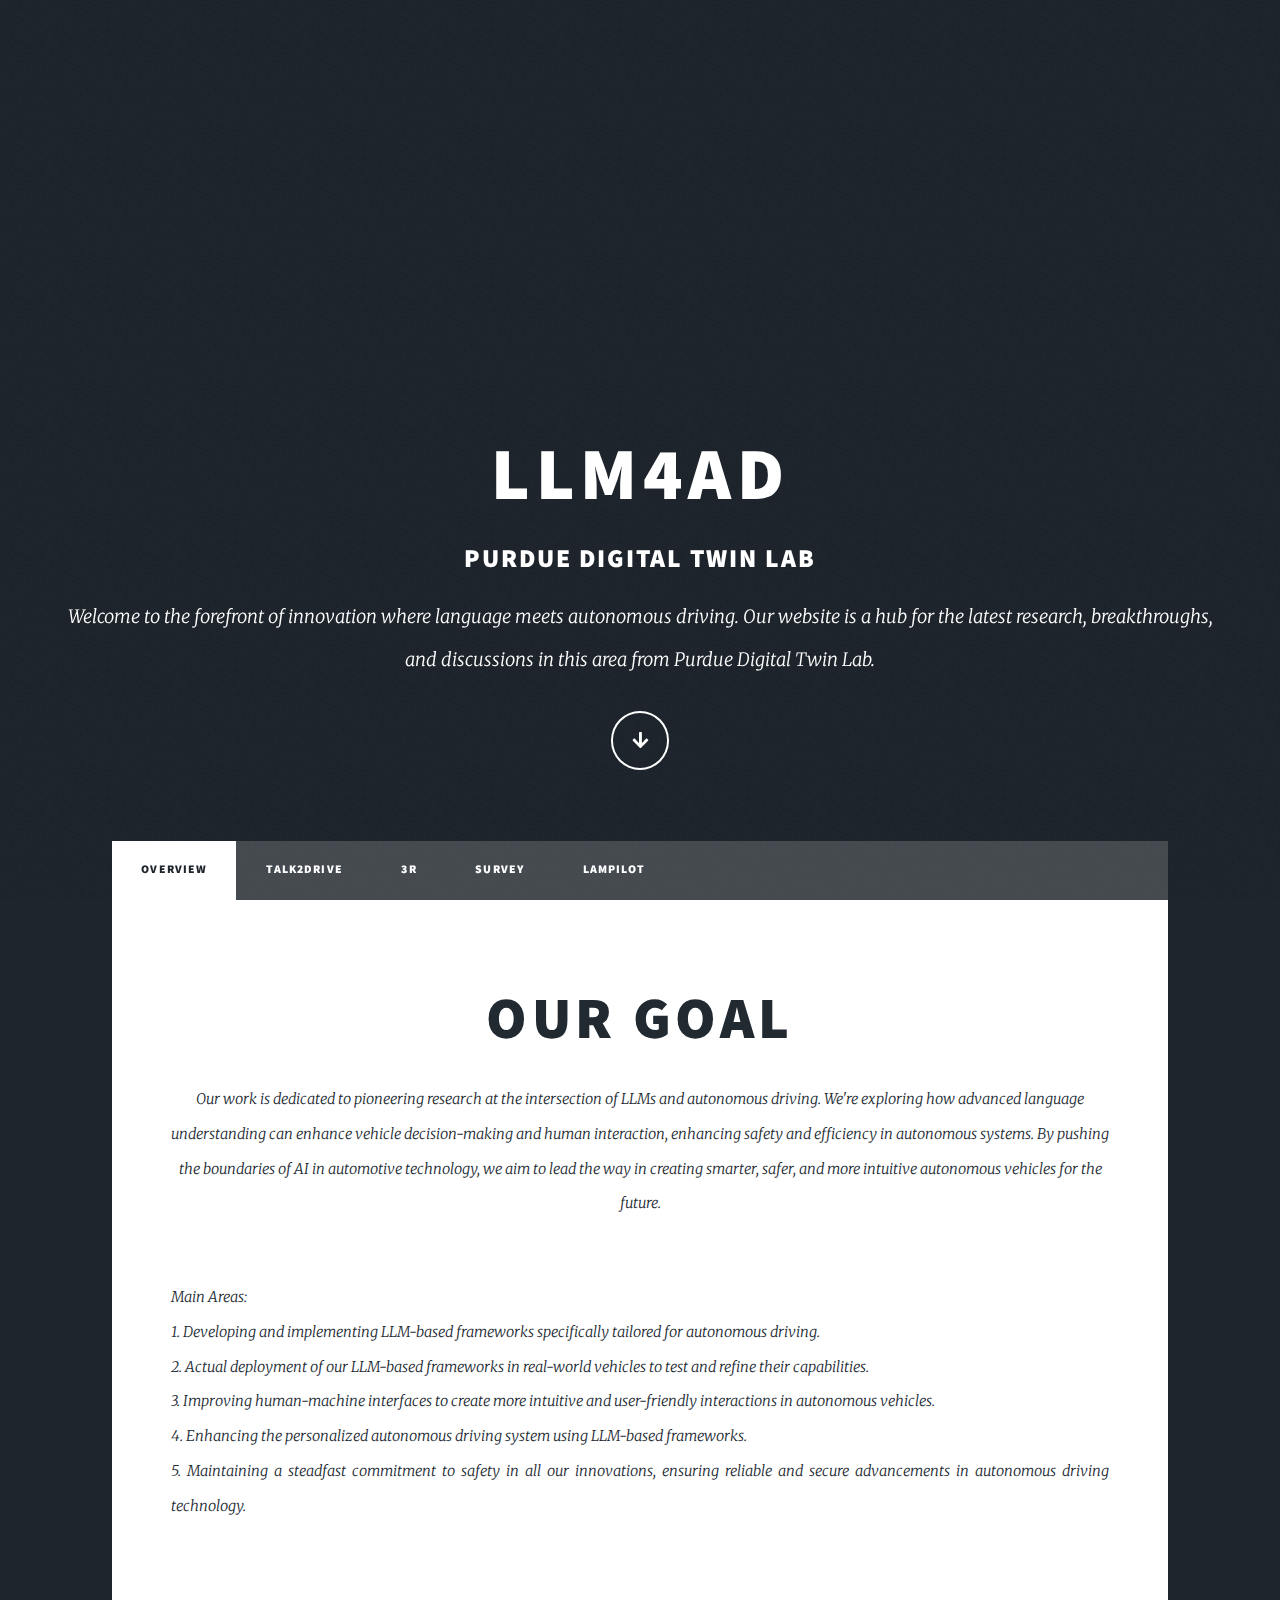
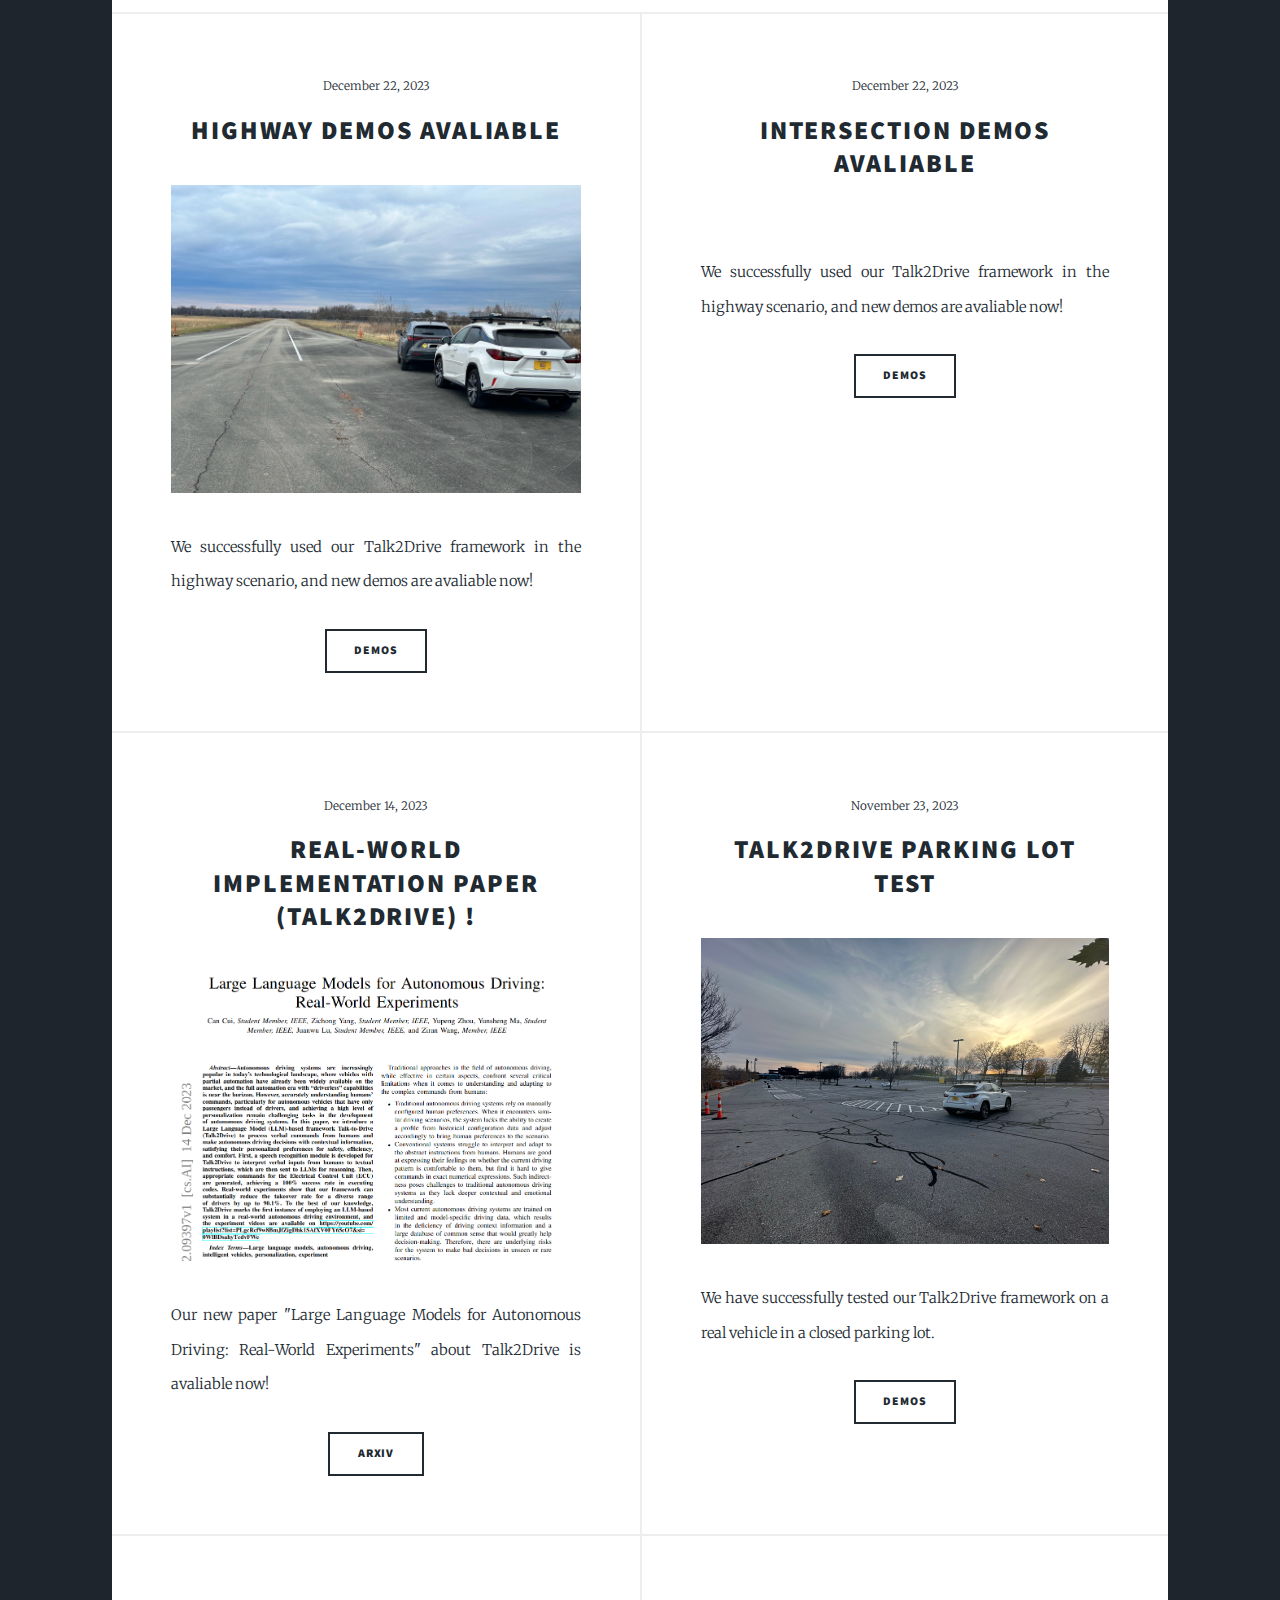
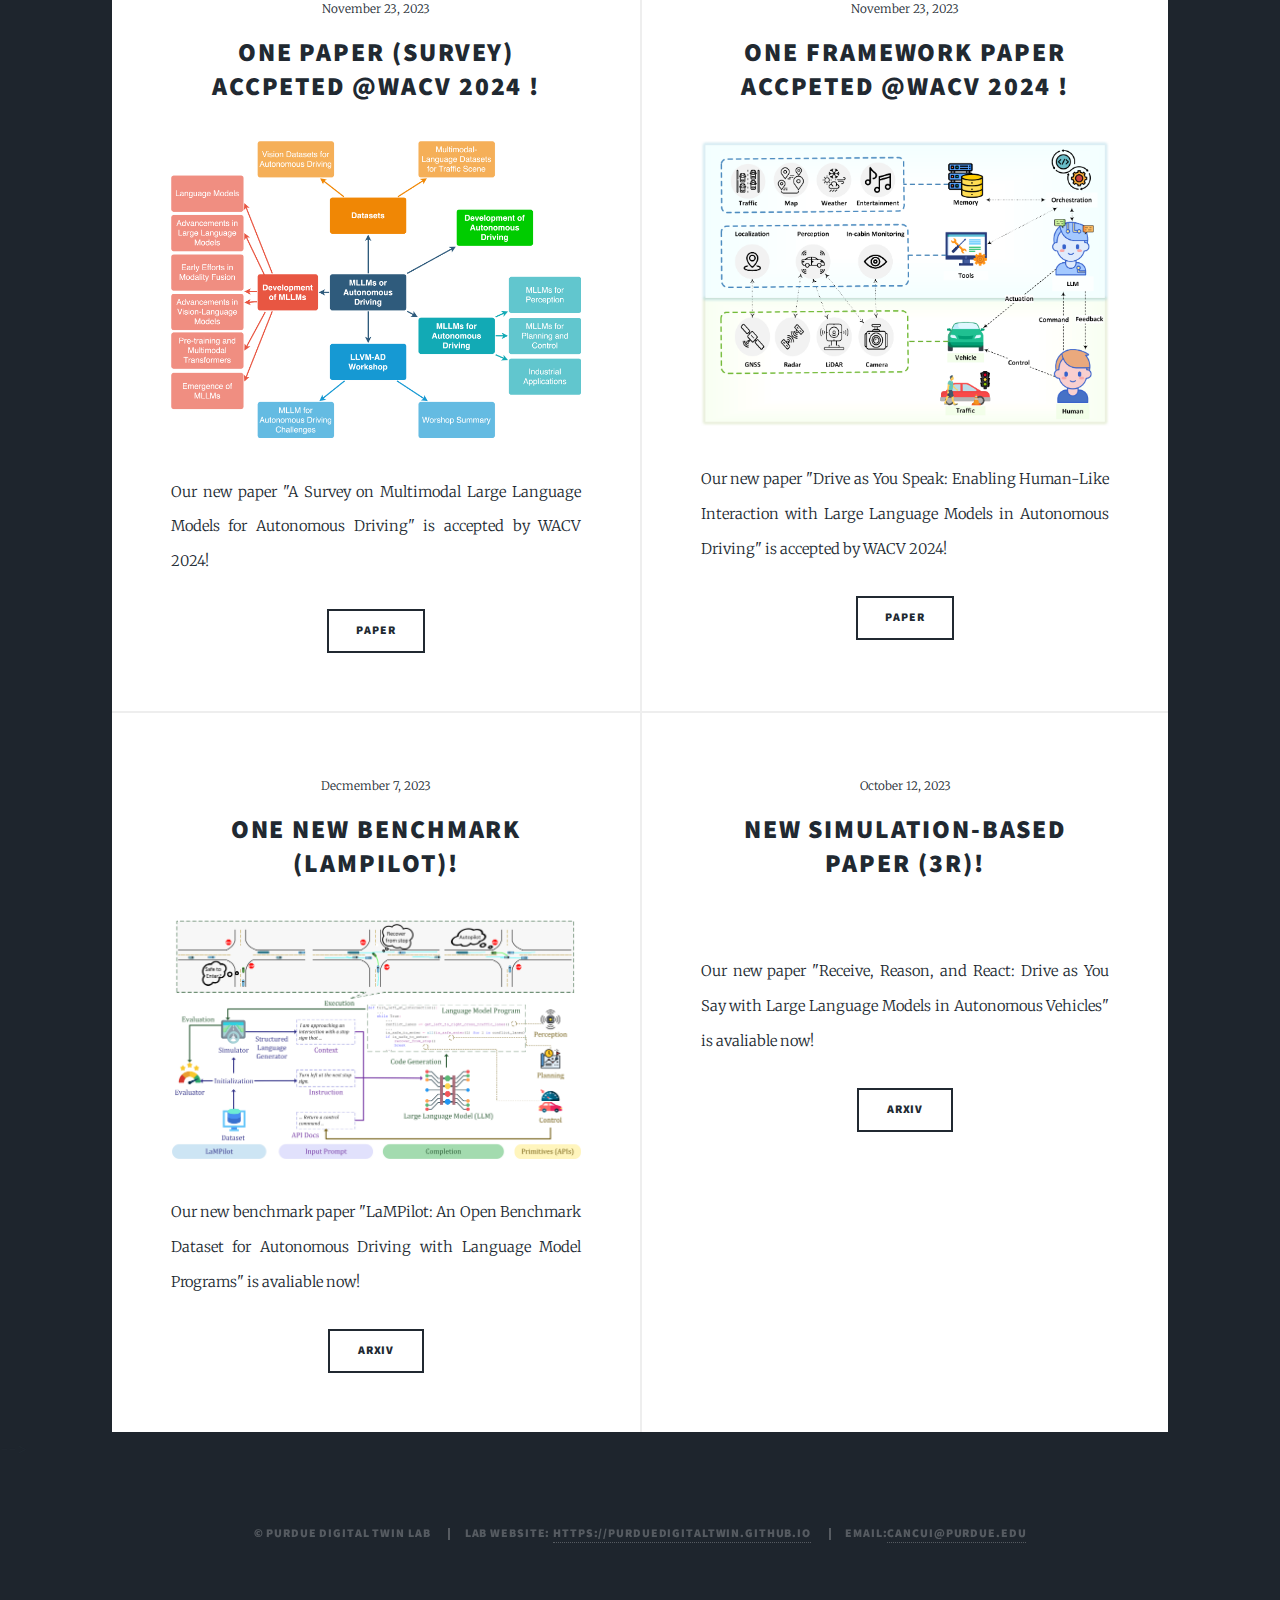
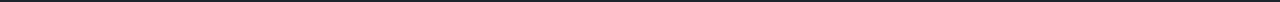
==== index.html @ f3a85204 "Add files via upload" ====
<!DOCTYPE HTML>
<!--
	Massively by HTML5 UP
	html5up.net | @ajlkn
	Free for personal and commercial use under the CCA 3.0 license (html5up.net/license)
-->
<html>

<head>
	<title>LLM4AD|Purdue Digital Twin Lab</title>
	<meta charset="utf-8" />
	<meta name="viewport" content="width=device-width, initial-scale=1, user-scalable=no" />
	<link rel="stylesheet" href="assets/css/main.css" />
	<noscript>
		<link rel="stylesheet" href="assets/css/noscript.css" />
	</noscript>
</head>

<body class="is-preload">

	<!-- Wrapper -->
	<div id="wrapper" class="fade-in">

		<!-- Intro -->
		<div id="intro">
			<h1>LLM4AD<br /></h1>
			<h2>Purdue Digital Twin Lab</h2>
			<p>Welcome to the forefront of innovation where language meets autonomous driving.
				Our website is a hub for the latest research, breakthroughs, and discussions in this area from Purdue
				Digital Twin Lab.</p>

			<!-- <a href="https://twitter.com/ajlkn">@ajlkn</a> for <a href="https://html5up.net">HTML5 UP</a><br />
						and released for free under the <a href="https://html5up.net/license">Creative Commons license</a>.</p> -->
			<ul class="actions">
				<li><a href="#header" class="button icon solid solo fa-arrow-down scrolly">Continue</a></li>
			</ul>
		</div>

		<!-- Header -->
		<header id="header">
			<a href="index.html" class="logo">LLM4AD</a>
		</header>

		<!-- Nav -->
		<nav id="nav">
			<ul class="links">
				<li class="active"><a href="index.html">Overview</a></li>
				<li><a href="talk2drive.html">Talk2Drive</a></li>
				<!-- <li><a href="generic.html">Demos</a></li> -->
				<li><a href="3R.html">3R</a></li>
				<li><a href="survey.html">Survey</a></li>
				<li><a href="lampilot.html">Lampilot</a></li>
			</ul>
			<!-- <ul class="icons">
							<li><a href="#" class="icon brands fa-twitter"><span class="label">Twitter</span></a></li>
							<li><a href="#" class="icon brands fa-facebook-f"><span class="label">Facebook</span></a></li>
							<li><a href="#" class="icon brands fa-instagram"><span class="label">Instagram</span></a></li>
							<li><a href="#" class="icon brands fa-github"><span class="label">GitHub</span></a></li>
						</ul> -->
		</nav>

		<!-- Main -->
		<div id="main">

			<!-- Featured Post -->
			<article class="post featured">
				<header class="major">
					<!-- <span class="date">April 25, 2017</span> -->
					<h2><a href="#">Our Goal<br /></a></h2>
					<p> Our work is dedicated to pioneering research at the intersection of LLMs and autonomous driving.
						We're exploring how advanced language understanding can enhance vehicle decision-making and
						human
						interaction, enhancing safety and efficiency in autonomous systems. By pushing the boundaries
						of AI in automotive technology, we aim to lead the way
						in creating smarter, safer, and more intuitive autonomous vehicles for the future.<br /></p>
				</header>


				<header>
					<p>Main Areas:<br />
						1. Developing and implementing LLM-based frameworks specifically tailored for autonomous
						driving.<br />
						2. Actual deployment of our LLM-based frameworks in real-world vehicles to test and refine their
						capabilities.<br />
						3. Improving human-machine interfaces to create more intuitive and user-friendly interactions in
						autonomous vehicles. <br />
						4. Enhancing the personalized autonomous driving system using LLM-based frameworks.<br />
						5. Maintaining a steadfast commitment to safety in all our innovations, ensuring reliable and
						secure advancements in autonomous driving technology. <br />
					</p>
					<!-- <p>Key Features:<br />
									1. It transforms verbal commands from humans into textual instructions, which are then processed by LLMs in the cloud.<br /> 
									2. LLMs generate specific driving codes that are executed by the autonomous vehicle, adjusting driving behaviors and control 
									parameters to align with the human's preferences.<br />
									3. A memory module in the vehicle stores all human-vehicle interaction data, ensuring each driving experience is personalized 
									based on the human’s historical preferences and commands. <br />
									</p> -->
					<!-- <p>Aenean ornare velit lacus varius enim ullamcorper proin aliquam<br />
									facilisis ante sed etiam magna interdum congue. Lorem ipsum dolor<br />
									amet nullam sed etiam veroeros.</p> -->
					<!-- 
									Our work includes proposing 
										LLM-based frameworks for Autonomous driving, deploying our frameworks in real-vehicles, improving 
										human-machine interfaces, and ensuring safety in all our innovations.  -->
				</header>
				<!-- <a href="#" class="image main"><img src="images/t2d.png" alt="" /></a>
								<ul class="actions special">
									<li><a href="https://arxiv.org/abs/2312.09397" class="button large">Paper</a></li>
								</ul> -->
			</article>

			<!-- Posts -->
			<section class="posts">
				<!-- <article>
									<header>
										<span class="date">January 8, 2024</span>
										<h2><a href="#">Highway Demos Avaliable <br /></a></h2>
									</header>
									<a href="#" class="image fit"><img src="images/high.png" alt="" /></a>
									<p>We successfully used our Talk2Drive framework in the highway scenario, and new demos are avaliable now! </p>
									<ul class="actions special">
										<li><a href="https://www.youtube.com/watch?v=nmro99dFVn8" class="button">Demos</a></li>
									</ul>
								</article> -->

				<article>
					<header>
						<span class="date">December 22, 2023</span>
						<h2><a href="#">Highway Demos Avaliable <br /></a></h2>
					</header>
					<a href="#" class="image fit"><img src="images/high.png" alt="" /></a>
					<p>We successfully used our Talk2Drive framework in the highway scenario, and new demos are
						avaliable now! </p>
					<ul class="actions special">
						<li><a href="https://www.youtube.com/watch?v=nmro99dFVn8" class="button">Demos</a></li>
					</ul>
				</article>
				<article>
					<header>
						<span class="date">December 22, 2023</span>
						<h2><a href="#">Intersection Demos Avaliable<br /></a></h2>
					</header>
					<a href="#" class="image fit"><img src="images/inter.png" alt="" /></a>
					<p>We successfully used our Talk2Drive framework in the highway scenario, and new demos are
						avaliable now!</p>
					<ul class="actions special">
						<li><a href="https://www.youtube.com/watch?v=dTG1_bH5DbE" class="button">Demos</a></li>
					</ul>
				</article>
				<article>
					<header>
						<span class="date">December 14, 2023</span>
						<h2><a href="#">Real-world Implementation paper (Talk2Drive) !<br /></h2>
					</header>
					<a href="#" class="image fit"><img src="images/arxiv.png" alt="" /></a>
					<p>Our new paper "Large Language Models for Autonomous Driving: Real-World Experiments" about
						Talk2Drive is avaliable now!</p>
					<ul class="actions special">
						<li><a href="https://arxiv.org/abs/2312.09397" class="button">Arxiv</a></li>
					</ul>
				</article>
				<article>
					<header>
						<span class="date">November 23, 2023</span>
						<h2><a href="#">Talk2Drive Parking lot Test<br /></h2>
					</header>
					<a href="#" class="image fit"><img src="images/parking.png" alt="" /></a>
					<p> We have successfully tested our Talk2Drive framework on a real vehicle in a closed parking lot.
					</p>
					<ul class="actions special">
						<li><a href="https://www.youtube.com/watch?v=RY8Rdt0Sobk" class="button">Demos</a></li>
					</ul>
				</article>
				<article>
					<header>
						<span class="date">November 23, 2023</span>
						<h2><a href="#">One Paper (Survey) Accpeted @WACV 2024 !<br /></h2>
					</header>
					<a href="#" class="image fit"><img src="images/workflow_survey.png" alt="" /></a>
					<p> Our new paper
						"A Survey on Multimodal Large Language Models for Autonomous Driving" is accepted by WACV 2024!
					</p>
					<ul class="actions special">
						<li><a href="https://openaccess.thecvf.com/content/WACV2024W/LLVM-AD/html
											/Cui_A_Survey_on_Multimodal_Large_Language_Models_for_Autonomous_Driving_WACVW_2024_paper.html"
								class="button">Paper</a></li>
					</ul>
				</article>
				<article>
					<header>
						<span class="date">November 23, 2023</span>
						<h2><a href="#">One Framework Paper Accpeted @WACV 2024 !<br /></h2>
					</header>
					<a href="#" class="image fit"><img src="images/framework.png" alt="" /></a>
					<p> Our new paper
						"Drive as You Speak: Enabling Human-Like Interaction with Large Language Models in Autonomous
						Driving" is accepted by WACV 2024!
					</p>
					<ul class="actions special">
						<li><a href="https://openaccess.thecvf.com/content/WACV2024W/LLVM-AD/html/Cui_Drive_As_You_Speak_Enabling_Human-Like_Interaction_With_Large_Language_WACVW_2024_paper.html"
								class="button">Paper</a></li>
					</ul>
				</article>
				<article>
					<header>
						<span class="date">Decmember 7, 2023</span>
						<h2><a href="#">One new Benchmark (LaMPilot)!<br /></h2>
					</header>
					<a href="#" class="image fit"><img src="images/lampilot.png" alt="" /></a>
					<p> Our new benchmark paper
						"LaMPilot: An Open Benchmark Dataset for Autonomous Driving with Language Model Programs" is
						avaliable now!</p>
					<ul class="actions special">
						<li><a href="https://arxiv.org/abs/2312.04372" class="button">Arxiv</a></li>
					</ul>
				</article>
				<article>
					<header>
						<span class="date">October 12, 2023</span>
						<h2><a href="#">New simulation-based Paper (3R)!<br /></h2>
					</header>
					<a href="#" class="image fit"><img src="images/highway.png" alt="" /></a>
					<p> Our new paper
						"Receive, Reason, and React: Drive as You Say with Large Language Models in Autonomous Vehicles"
						is avaliable now!</p>
					<ul class="actions special">
						<li><a href="https://arxiv.org/abs/2310.08034" class="button">Arxiv</a></li>
					</ul>
				</article>

				<!-- <article>
									<header>
										<span class="date">April 14, 2017</span>
										<h2><a href="#">Tempus sed<br />
										nulla imperdiet</a></h2>
									</header>
									<a href="#" class="image fit"><img src="images/pic05.jpg" alt="" /></a>
									<p>Donec eget ex magna. Interdum et malesuada fames ac ante ipsum primis in faucibus. Pellentesque venenatis dolor imperdiet dolor mattis sagittis magna etiam.</p>
									<ul class="actions special">
										<li><a href="#" class="button">Full Story</a></li>
									</ul>
								</article>
								<article>
									<header>
										<span class="date">April 11, 2017</span>
										<h2><a href="#">Odio magna<br />
										sed consectetur</a></h2>
									</header>
									<a href="#" class="image fit"><img src="images/pic06.jpg" alt="" /></a>
									<p>Donec eget ex magna. Interdum et malesuada fames ac ante ipsum primis in faucibus. Pellentesque venenatis dolor imperdiet dolor mattis sagittis magna etiam.</p>
									<ul class="actions special">
										<li><a href="#" class="button">Full Story</a></li>
									</ul>
								</article>
								<article>
									<header>
										<span class="date">April 7, 2017</span>
										<h2><a href="#">Augue lorem<br />
										primis vestibulum</a></h2>
									</header>
									<a href="#" class="image fit"><img src="images/pic07.jpg" alt="" /></a>
									<p>Donec eget ex magna. Interdum et malesuada fames ac ante ipsum primis in faucibus. Pellentesque venenatis dolor imperdiet dolor mattis sagittis magna etiam.</p>
									<ul class="actions special">
										<li><a href="#" class="button">Full Story</a></li>
									</ul>
								</article> -->
			</section>

			<!-- Footer -->
			<!-- <footer> -->
			<!-- <div class="pagination"> -->
			<!--<a href="#" class="previous">Prev</a>-->
			<!-- <a href="#" class="page active">1</a> -->
			<!-- <a href="#" class="page">2</a> -->
			<!-- <a href="#" class="page">3</a> -->
			<!-- <span class="extra">&hellip;</span> -->
			<!-- <a href="#" class="page">8</a> -->
			<!-- <a href="#" class="page">9</a> -->
			<!-- <a href="#" class="page">10</a> -->
			<!-- <a href="#" class="next">Next</a> -->
			<!-- </div> -->
			<!-- </footer> -->

		</div>

		<!-- Footer -->
		<!-- <footer id="footer">
						<section>
							<form method="post" action="#">
								<div class="fields">
									<div class="field">
										<label for="name">Name</label>
										<input type="text" name="name" id="name" />
									</div>
									<div class="field">
										<label for="email">Email</label>
										<input type="text" name="email" id="email" />
									</div>
									<div class="field">
										<label for="message">Message</label>
										<textarea name="message" id="message" rows="3"></textarea>
									</div>
								</div>
								<ul class="actions">
									<li><input type="submit" value="Send Message" /></li>
								</ul>
							</form>
						</section>
						<section class="split contact">
							<section class="alt">
								<h3>Address</h3>
								<p>500 Central Dr. POTR 127<br />
									West Lafayette, IN 47907</p>
							</section>

							<section>
								<h3>Email</h3>
								<p><a href="#">cancui@purdue.edu</a></p>
							</section>
							<section>
								<h3>Lab website</h3>
								<p><a href="https://purduedigitaltwin.github.io/">https://purduedigitaltwin.github.io/</a></p>
								<!-- <ul class="icons alt">
									<li><a href="#" class="icon brands alt fa-twitter"><span class="label">Twitter</span></a></li>
									<li><a href="#" class="icon brands alt fa-facebook-f"><span class="label">Facebook</span></a></li>
									<li><a href="#" class="icon brands alt fa-instagram"><span class="label">Instagram</span></a></li>
									<li><a href="#" class="icon brands alt fa-github"><span class="label">GitHub</span></a></li>
								</ul> -->
		</section>
		</section>
		</footer> -->

		<!-- Copyright -->
		<div id="copyright">
			<ul>
				<li>&copy; Purdue DIgital Twin Lab</li>
				<li>Lab Website: <a href="https://purduedigitaltwin.github.io">https://purduedigitaltwin.github.io</a>
				</li>
				<li>Email:<a href="cancui@purdue.edu">cancui@purdue.edu</a></li>
			</ul>
		</div>

	</div>

	<!-- Scripts -->
	<script src="assets/js/jquery.min.js"></script>
	<script src="assets/js/jquery.scrollex.min.js"></script>
	<script src="assets/js/jquery.scrolly.min.js"></script>
	<script src="assets/js/browser.min.js"></script>
	<script src="assets/js/breakpoints.min.js"></script>
	<script src="assets/js/util.js"></script>
	<script src="assets/js/main.js"></script>

</body>

</html>
---- assets/css/main.css ----
@import url(fontawesome-all.min.css);
@import url("https://fonts.googleapis.com/css?family=Merriweather:300,700,300italic,700italic|Source+Sans+Pro:900");

/*
	Massively by HTML5 UP
	html5up.net | @ajlkn
	Free for personal and commercial use under the CCA 3.0 license (html5up.net/license)
*/

html, body, div, span, applet, object,
iframe, h1, h2, h3, h4, h5, h6, p, blockquote,
pre, a, abbr, acronym, address, big, cite,
code, del, dfn, em, img, ins, kbd, q, s, samp,
small, strike, strong, sub, sup, tt, var, b,
u, i, center, dl, dt, dd, ol, ul, li, fieldset,
form, label, legend, table, caption, tbody,
tfoot, thead, tr, th, td, article, aside,
canvas, details, embed, figure, figcaption,
footer, header, hgroup, menu, nav, output, ruby,
section, summary, time, mark, audio, video {
	margin: 0;
	padding: 0;
	border: 0;
	font-size: 100%;
	font: inherit;
	vertical-align: baseline;}

article, aside, details, figcaption, figure,
footer, header, hgroup, menu, nav, section {
	display: block;}

body {
	line-height: 1;
}

ol, ul {
	list-style: none;
}

blockquote, q {
	quotes: none;
}

	blockquote:before, blockquote:after, q:before, q:after {
		content: '';
		content: none;
	}

table {
	border-collapse: collapse;
	border-spacing: 0;
}

body {
	-webkit-text-size-adjust: none;
}

mark {
	background-color: transparent;
	color: inherit;
}

input::-moz-focus-inner {
	border: 0;
	padding: 0;
}

input, select, textarea {
	-moz-appearance: none;
	-webkit-appearance: none;
	-ms-appearance: none;
	appearance: none;
}

/* Basic */

	@-ms-viewport {
		width: device-width;
	}

	body {
		-ms-overflow-style: scrollbar;
	}

	@media screen and (max-width: 480px) {

		html, body {
			min-width: 320px;
		}

	}

	html {
		box-sizing: border-box;
	}

	*, *:before, *:after {
		box-sizing: inherit;
	}

	body {
		background-color: #1e252d;
	}

		body.is-preload *, body.is-preload *:before, body.is-preload *:after {
			-moz-animation: none !important;
			-webkit-animation: none !important;
			-ms-animation: none !important;
			animation: none !important;
			-moz-transition: none !important;
			-webkit-transition: none !important;
			-ms-transition: none !important;
			transition: none !important;
		}

/* Type */

	html {
		font-size: 16pt;
	}

		@media screen and (max-width: 1680px) {

			html {
				font-size: 12pt;
			}

		}

		@media screen and (max-width: 1280px) {

			html {
				font-size: 11pt;
			}

		}

		@media screen and (max-width: 360px) {

			html {
				font-size: 10pt;
			}

		}

	body {
		color: #212931;
	}

	body, input, select, textarea {
		font-family: "Merriweather", Georgia, serif;
		font-weight: 300;
		font-size: 1rem;
		line-height: 2.375;
	}

	a {
		-moz-transition: color 0.2s ease-in-out, background-color 0.2s ease-in-out, border-color 0.2s ease-in-out, box-shadow 0.2s ease-in-out;
		-webkit-transition: color 0.2s ease-in-out, background-color 0.2s ease-in-out, border-color 0.2s ease-in-out, box-shadow 0.2s ease-in-out;
		-ms-transition: color 0.2s ease-in-out, background-color 0.2s ease-in-out, border-color 0.2s ease-in-out, box-shadow 0.2s ease-in-out;
		transition: color 0.2s ease-in-out, background-color 0.2s ease-in-out, border-color 0.2s ease-in-out, box-shadow 0.2s ease-in-out;
		border-bottom: dotted 1px;
		text-decoration: none;
	}

		a:hover {
			border-bottom-color: transparent;
		}

	strong, b {
		font-weight: 600;
	}

	em, i {
		font-style: italic;
	}

	p {
		text-align: justify;
		margin: 0 0 2rem 0;
	}

	h1, h2, h3, h4, h5, h6 {
		font-family: "Source Sans Pro", Helvetica, sans-serif;
		font-weight: 900;
		line-height: 1.5;
		letter-spacing: 0.075em;
		text-transform: uppercase;
		margin: 0 0 1rem 0;
	}

		h1 a, h2 a, h3 a, h4 a, h5 a, h6 a {
			border-bottom: 0;
			color: inherit;
			text-decoration: none;
		}

	h1 {
		font-size: 4rem;
		line-height: 1.1;
		margin: 0 0 2rem 0;
	}

	h2 {
		font-size: 1.75rem;
		line-height: 1.3;
		margin: 0 0 1.5rem 0;
	}

	h3 {
		font-size: 1.25rem;
		margin: 0 0 1.5rem 0;
	}

	h4 {
		font-size: 1rem;
	}

	h5 {
		font-size: 0.9rem;
	}

	h6 {
		font-size: 0.8rem;
	}

	sub {
		font-size: 0.8rem;
		position: relative;
		top: 0.5rem;
	}

	sup {
		font-size: 0.8rem;
		position: relative;
		top: -0.5rem;
	}

	blockquote {
		border-left: solid 4px;
		font-style: italic;
		margin: 0 0 2rem 0;
		padding: 0.5rem 0 0.5rem 2rem;
	}

	code {
		border: solid 2px;
		font-family: "Courier New", monospace;
		font-size: 0.9rem;
		margin: 0 0.25rem;
		padding: 0.25rem 0.65rem;
	}

	pre {
		-webkit-overflow-scrolling: touch;
		font-family: "Courier New", monospace;
		font-size: 0.9rem;
		margin: 0 0 2rem 0;
	}

		pre code {
			display: block;
			line-height: 1.75;
			padding: 1rem 1.5rem;
			overflow-x: auto;
		}

	hr {
		border: 0;
		border-bottom: solid 2px;
		margin: 3rem 0;
	}

		hr.major {
			margin: 5rem 0;
		}

	.align-left {
		text-align: left;
	}

	.align-center {
		text-align: center;
	}

	.align-right {
		text-align: right;
	}

	input, select, textarea {
		color: #212931;
	}

	a {
		color: #212931;
		border-bottom-color: rgba(33, 41, 49, 0.5);
	}

		a:hover {
			border-bottom-color: transparent;
			color: #18bfef !important;
		}

	strong, b {
		color: #212931;
	}

	h1, h2, h3, h4, h5, h6 {
		color: #212931;
	}

	blockquote {
		border-left-color: #eeeeee;
	}

	code {
		background: rgba(220, 220, 220, 0.25);
		border-color: #eeeeee;
	}

	hr {
		border-bottom-color: #eeeeee;
	}

/* Row */

	.row {
		display: flex;
		flex-wrap: wrap;
		box-sizing: border-box;
		align-items: stretch;
	}

		.row > * {
			box-sizing: border-box;
		}

		.row.gtr-uniform > * > :last-child {
			margin-bottom: 0;
		}

		.row.aln-left {
			justify-content: flex-start;
		}

		.row.aln-center {
			justify-content: center;
		}

		.row.aln-right {
			justify-content: flex-end;
		}

		.row.aln-top {
			align-items: flex-start;
		}

		.row.aln-middle {
			align-items: center;
		}

		.row.aln-bottom {
			align-items: flex-end;
		}

		.row > .imp {
			order: -1;
		}

		.row > .col-1 {
			width: 8.33333%;
		}

		.row > .off-1 {
			margin-left: 8.33333%;
		}

		.row > .col-2 {
			width: 16.66667%;
		}

		.row > .off-2 {
			margin-left: 16.66667%;
		}

		.row > .col-3 {
			width: 25%;
		}

		.row > .off-3 {
			margin-left: 25%;
		}

		.row > .col-4 {
			width: 33.33333%;
		}

		.row > .off-4 {
			margin-left: 33.33333%;
		}

		.row > .col-5 {
			width: 41.66667%;
		}

		.row > .off-5 {
			margin-left: 41.66667%;
		}

		.row > .col-6 {
			width: 50%;
		}

		.row > .off-6 {
			margin-left: 50%;
		}

		.row > .col-7 {
			width: 58.33333%;
		}

		.row > .off-7 {
			margin-left: 58.33333%;
		}

		.row > .col-8 {
			width: 66.66667%;
		}

		.row > .off-8 {
			margin-left: 66.66667%;
		}

		.row > .col-9 {
			width: 75%;
		}

		.row > .off-9 {
			margin-left: 75%;
		}

		.row > .col-10 {
			width: 83.33333%;
		}

		.row > .off-10 {
			margin-left: 83.33333%;
		}

		.row > .col-11 {
			width: 91.66667%;
		}

		.row > .off-11 {
			margin-left: 91.66667%;
		}

		.row > .col-12 {
			width: 100%;
		}

		.row > .off-12 {
			margin-left: 100%;
		}

		.row.gtr-0 {
			margin-top: 0;
			margin-left: 0rem;
		}

			.row.gtr-0 > * {
				padding: 0 0 0 0rem;
			}

			.row.gtr-0.gtr-uniform {
				margin-top: 0rem;
			}

				.row.gtr-0.gtr-uniform > * {
					padding-top: 0rem;
				}

		.row.gtr-25 {
			margin-top: 0;
			margin-left: -0.375rem;
		}

			.row.gtr-25 > * {
				padding: 0 0 0 0.375rem;
			}

			.row.gtr-25.gtr-uniform {
				margin-top: -0.375rem;
			}

				.row.gtr-25.gtr-uniform > * {
					padding-top: 0.375rem;
				}

		.row.gtr-50 {
			margin-top: 0;
			margin-left: -0.75rem;
		}

			.row.gtr-50 > * {
				padding: 0 0 0 0.75rem;
			}

			.row.gtr-50.gtr-uniform {
				margin-top: -0.75rem;
			}

				.row.gtr-50.gtr-uniform > * {
					padding-top: 0.75rem;
				}

		.row {
			margin-top: 0;
			margin-left: -1.5rem;
		}

			.row > * {
				padding: 0 0 0 1.5rem;
			}

			.row.gtr-uniform {
				margin-top: -1.5rem;
			}

				.row.gtr-uniform > * {
					padding-top: 1.5rem;
				}

		.row.gtr-150 {
			margin-top: 0;
			margin-left: -2.25rem;
		}

			.row.gtr-150 > * {
				padding: 0 0 0 2.25rem;
			}

			.row.gtr-150.gtr-uniform {
				margin-top: -2.25rem;
			}

				.row.gtr-150.gtr-uniform > * {
					padding-top: 2.25rem;
				}

		.row.gtr-200 {
			margin-top: 0;
			margin-left: -3rem;
		}

			.row.gtr-200 > * {
				padding: 0 0 0 3rem;
			}

			.row.gtr-200.gtr-uniform {
				margin-top: -3rem;
			}

				.row.gtr-200.gtr-uniform > * {
					padding-top: 3rem;
				}

		@media screen and (max-width: 1680px) {

			.row {
				display: flex;
				flex-wrap: wrap;
				box-sizing: border-box;
				align-items: stretch;
			}

				.row > * {
					box-sizing: border-box;
				}

				.row.gtr-uniform > * > :last-child {
					margin-bottom: 0;
				}

				.row.aln-left {
					justify-content: flex-start;
				}

				.row.aln-center {
					justify-content: center;
				}

				.row.aln-right {
					justify-content: flex-end;
				}

				.row.aln-top {
					align-items: flex-start;
				}

				.row.aln-middle {
					align-items: center;
				}

				.row.aln-bottom {
					align-items: flex-end;
				}

				.row > .imp-xlarge {
					order: -1;
				}

				.row > .col-1-xlarge {
					width: 8.33333%;
				}

				.row > .off-1-xlarge {
					margin-left: 8.33333%;
				}

				.row > .col-2-xlarge {
					width: 16.66667%;
				}

				.row > .off-2-xlarge {
					margin-left: 16.66667%;
				}

				.row > .col-3-xlarge {
					width: 25%;
				}

				.row > .off-3-xlarge {
					margin-left: 25%;
				}

				.row > .col-4-xlarge {
					width: 33.33333%;
				}

				.row > .off-4-xlarge {
					margin-left: 33.33333%;
				}

				.row > .col-5-xlarge {
					width: 41.66667%;
				}

				.row > .off-5-xlarge {
					margin-left: 41.66667%;
				}

				.row > .col-6-xlarge {
					width: 50%;
				}

				.row > .off-6-xlarge {
					margin-left: 50%;
				}

				.row > .col-7-xlarge {
					width: 58.33333%;
				}

				.row > .off-7-xlarge {
					margin-left: 58.33333%;
				}

				.row > .col-8-xlarge {
					width: 66.66667%;
				}

				.row > .off-8-xlarge {
					margin-left: 66.66667%;
				}

				.row > .col-9-xlarge {
					width: 75%;
				}

				.row > .off-9-xlarge {
					margin-left: 75%;
				}

				.row > .col-10-xlarge {
					width: 83.33333%;
				}

				.row > .off-10-xlarge {
					margin-left: 83.33333%;
				}

				.row > .col-11-xlarge {
					width: 91.66667%;
				}

				.row > .off-11-xlarge {
					margin-left: 91.66667%;
				}

				.row > .col-12-xlarge {
					width: 100%;
				}

				.row > .off-12-xlarge {
					margin-left: 100%;
				}

				.row.gtr-0 {
					margin-top: 0;
					margin-left: 0rem;
				}

					.row.gtr-0 > * {
						padding: 0 0 0 0rem;
					}

					.row.gtr-0.gtr-uniform {
						margin-top: 0rem;
					}

						.row.gtr-0.gtr-uniform > * {
							padding-top: 0rem;
						}

				.row.gtr-25 {
					margin-top: 0;
					margin-left: -0.375rem;
				}

					.row.gtr-25 > * {
						padding: 0 0 0 0.375rem;
					}

					.row.gtr-25.gtr-uniform {
						margin-top: -0.375rem;
					}

						.row.gtr-25.gtr-uniform > * {
							padding-top: 0.375rem;
						}

				.row.gtr-50 {
					margin-top: 0;
					margin-left: -0.75rem;
				}

					.row.gtr-50 > * {
						padding: 0 0 0 0.75rem;
					}

					.row.gtr-50.gtr-uniform {
						margin-top: -0.75rem;
					}

						.row.gtr-50.gtr-uniform > * {
							padding-top: 0.75rem;
						}

				.row {
					margin-top: 0;
					margin-left: -1.5rem;
				}

					.row > * {
						padding: 0 0 0 1.5rem;
					}

					.row.gtr-uniform {
						margin-top: -1.5rem;
					}

						.row.gtr-uniform > * {
							padding-top: 1.5rem;
						}

				.row.gtr-150 {
					margin-top: 0;
					margin-left: -2.25rem;
				}

					.row.gtr-150 > * {
						padding: 0 0 0 2.25rem;
					}

					.row.gtr-150.gtr-uniform {
						margin-top: -2.25rem;
					}

						.row.gtr-150.gtr-uniform > * {
							padding-top: 2.25rem;
						}

				.row.gtr-200 {
					margin-top: 0;
					margin-left: -3rem;
				}

					.row.gtr-200 > * {
						padding: 0 0 0 3rem;
					}

					.row.gtr-200.gtr-uniform {
						margin-top: -3rem;
					}

						.row.gtr-200.gtr-uniform > * {
							padding-top: 3rem;
						}

		}

		@media screen and (max-width: 1280px) {

			.row {
				display: flex;
				flex-wrap: wrap;
				box-sizing: border-box;
				align-items: stretch;
			}

				.row > * {
					box-sizing: border-box;
				}

				.row.gtr-uniform > * > :last-child {
					margin-bottom: 0;
				}

				.row.aln-left {
					justify-content: flex-start;
				}

				.row.aln-center {
					justify-content: center;
				}

				.row.aln-right {
					justify-content: flex-end;
				}

				.row.aln-top {
					align-items: flex-start;
				}

				.row.aln-middle {
					align-items: center;
				}

				.row.aln-bottom {
					align-items: flex-end;
				}

				.row > .imp-large {
					order: -1;
				}

				.row > .col-1-large {
					width: 8.33333%;
				}

				.row > .off-1-large {
					margin-left: 8.33333%;
				}

				.row > .col-2-large {
					width: 16.66667%;
				}

				.row > .off-2-large {
					margin-left: 16.66667%;
				}

				.row > .col-3-large {
					width: 25%;
				}

				.row > .off-3-large {
					margin-left: 25%;
				}

				.row > .col-4-large {
					width: 33.33333%;
				}

				.row > .off-4-large {
					margin-left: 33.33333%;
				}

				.row > .col-5-large {
					width: 41.66667%;
				}

				.row > .off-5-large {
					margin-left: 41.66667%;
				}

				.row > .col-6-large {
					width: 50%;
				}

				.row > .off-6-large {
					margin-left: 50%;
				}

				.row > .col-7-large {
					width: 58.33333%;
				}

				.row > .off-7-large {
					margin-left: 58.33333%;
				}

				.row > .col-8-large {
					width: 66.66667%;
				}

				.row > .off-8-large {
					margin-left: 66.66667%;
				}

				.row > .col-9-large {
					width: 75%;
				}

				.row > .off-9-large {
					margin-left: 75%;
				}

				.row > .col-10-large {
					width: 83.33333%;
				}

				.row > .off-10-large {
					margin-left: 83.33333%;
				}

				.row > .col-11-large {
					width: 91.66667%;
				}

				.row > .off-11-large {
					margin-left: 91.66667%;
				}

				.row > .col-12-large {
					width: 100%;
				}

				.row > .off-12-large {
					margin-left: 100%;
				}

				.row.gtr-0 {
					margin-top: 0;
					margin-left: 0rem;
				}

					.row.gtr-0 > * {
						padding: 0 0 0 0rem;
					}

					.row.gtr-0.gtr-uniform {
						margin-top: 0rem;
					}

						.row.gtr-0.gtr-uniform > * {
							padding-top: 0rem;
						}

				.row.gtr-25 {
					margin-top: 0;
					margin-left: -0.375rem;
				}

					.row.gtr-25 > * {
						padding: 0 0 0 0.375rem;
					}

					.row.gtr-25.gtr-uniform {
						margin-top: -0.375rem;
					}

						.row.gtr-25.gtr-uniform > * {
							padding-top: 0.375rem;
						}

				.row.gtr-50 {
					margin-top: 0;
					margin-left: -0.75rem;
				}

					.row.gtr-50 > * {
						padding: 0 0 0 0.75rem;
					}

					.row.gtr-50.gtr-uniform {
						margin-top: -0.75rem;
					}

						.row.gtr-50.gtr-uniform > * {
							padding-top: 0.75rem;
						}

				.row {
					margin-top: 0;
					margin-left: -1.5rem;
				}

					.row > * {
						padding: 0 0 0 1.5rem;
					}

					.row.gtr-uniform {
						margin-top: -1.5rem;
					}

						.row.gtr-uniform > * {
							padding-top: 1.5rem;
						}

				.row.gtr-150 {
					margin-top: 0;
					margin-left: -2.25rem;
				}

					.row.gtr-150 > * {
						padding: 0 0 0 2.25rem;
					}

					.row.gtr-150.gtr-uniform {
						margin-top: -2.25rem;
					}

						.row.gtr-150.gtr-uniform > * {
							padding-top: 2.25rem;
						}

				.row.gtr-200 {
					margin-top: 0;
					margin-left: -3rem;
				}

					.row.gtr-200 > * {
						padding: 0 0 0 3rem;
					}

					.row.gtr-200.gtr-uniform {
						margin-top: -3rem;
					}

						.row.gtr-200.gtr-uniform > * {
							padding-top: 3rem;
						}

		}

		@media screen and (max-width: 980px) {

			.row {
				display: flex;
				flex-wrap: wrap;
				box-sizing: border-box;
				align-items: stretch;
			}

				.row > * {
					box-sizing: border-box;
				}

				.row.gtr-uniform > * > :last-child {
					margin-bottom: 0;
				}

				.row.aln-left {
					justify-content: flex-start;
				}

				.row.aln-center {
					justify-content: center;
				}

				.row.aln-right {
					justify-content: flex-end;
				}

				.row.aln-top {
					align-items: flex-start;
				}

				.row.aln-middle {
					align-items: center;
				}

				.row.aln-bottom {
					align-items: flex-end;
				}

				.row > .imp-medium {
					order: -1;
				}

				.row > .col-1-medium {
					width: 8.33333%;
				}

				.row > .off-1-medium {
					margin-left: 8.33333%;
				}

				.row > .col-2-medium {
					width: 16.66667%;
				}

				.row > .off-2-medium {
					margin-left: 16.66667%;
				}

				.row > .col-3-medium {
					width: 25%;
				}

				.row > .off-3-medium {
					margin-left: 25%;
				}

				.row > .col-4-medium {
					width: 33.33333%;
				}

				.row > .off-4-medium {
					margin-left: 33.33333%;
				}

				.row > .col-5-medium {
					width: 41.66667%;
				}

				.row > .off-5-medium {
					margin-left: 41.66667%;
				}

				.row > .col-6-medium {
					width: 50%;
				}

				.row > .off-6-medium {
					margin-left: 50%;
				}

				.row > .col-7-medium {
					width: 58.33333%;
				}

				.row > .off-7-medium {
					margin-left: 58.33333%;
				}

				.row > .col-8-medium {
					width: 66.66667%;
				}

				.row > .off-8-medium {
					margin-left: 66.66667%;
				}

				.row > .col-9-medium {
					width: 75%;
				}

				.row > .off-9-medium {
					margin-left: 75%;
				}

				.row > .col-10-medium {
					width: 83.33333%;
				}

				.row > .off-10-medium {
					margin-left: 83.33333%;
				}

				.row > .col-11-medium {
					width: 91.66667%;
				}

				.row > .off-11-medium {
					margin-left: 91.66667%;
				}

				.row > .col-12-medium {
					width: 100%;
				}

				.row > .off-12-medium {
					margin-left: 100%;
				}

				.row.gtr-0 {
					margin-top: 0;
					margin-left: 0rem;
				}

					.row.gtr-0 > * {
						padding: 0 0 0 0rem;
					}

					.row.gtr-0.gtr-uniform {
						margin-top: 0rem;
					}

						.row.gtr-0.gtr-uniform > * {
							padding-top: 0rem;
						}

				.row.gtr-25 {
					margin-top: 0;
					margin-left: -0.375rem;
				}

					.row.gtr-25 > * {
						padding: 0 0 0 0.375rem;
					}

					.row.gtr-25.gtr-uniform {
						margin-top: -0.375rem;
					}

						.row.gtr-25.gtr-uniform > * {
							padding-top: 0.375rem;
						}

				.row.gtr-50 {
					margin-top: 0;
					margin-left: -0.75rem;
				}

					.row.gtr-50 > * {
						padding: 0 0 0 0.75rem;
					}

					.row.gtr-50.gtr-uniform {
						margin-top: -0.75rem;
					}

						.row.gtr-50.gtr-uniform > * {
							padding-top: 0.75rem;
						}

				.row {
					margin-top: 0;
					margin-left: -1.5rem;
				}

					.row > * {
						padding: 0 0 0 1.5rem;
					}

					.row.gtr-uniform {
						margin-top: -1.5rem;
					}

						.row.gtr-uniform > * {
							padding-top: 1.5rem;
						}

				.row.gtr-150 {
					margin-top: 0;
					margin-left: -2.25rem;
				}

					.row.gtr-150 > * {
						padding: 0 0 0 2.25rem;
					}

					.row.gtr-150.gtr-uniform {
						margin-top: -2.25rem;
					}

						.row.gtr-150.gtr-uniform > * {
							padding-top: 2.25rem;
						}

				.row.gtr-200 {
					margin-top: 0;
					margin-left: -3rem;
				}

					.row.gtr-200 > * {
						padding: 0 0 0 3rem;
					}

					.row.gtr-200.gtr-uniform {
						margin-top: -3rem;
					}

						.row.gtr-200.gtr-uniform > * {
							padding-top: 3rem;
						}

		}

		@media screen and (max-width: 736px) {

			.row {
				display: flex;
				flex-wrap: wrap;
				box-sizing: border-box;
				align-items: stretch;
			}

				.row > * {
					box-sizing: border-box;
				}

				.row.gtr-uniform > * > :last-child {
					margin-bottom: 0;
				}

				.row.aln-left {
					justify-content: flex-start;
				}

				.row.aln-center {
					justify-content: center;
				}

				.row.aln-right {
					justify-content: flex-end;
				}

				.row.aln-top {
					align-items: flex-start;
				}

				.row.aln-middle {
					align-items: center;
				}

				.row.aln-bottom {
					align-items: flex-end;
				}

				.row > .imp-small {
					order: -1;
				}

				.row > .col-1-small {
					width: 8.33333%;
				}

				.row > .off-1-small {
					margin-left: 8.33333%;
				}

				.row > .col-2-small {
					width: 16.66667%;
				}

				.row > .off-2-small {
					margin-left: 16.66667%;
				}

				.row > .col-3-small {
					width: 25%;
				}

				.row > .off-3-small {
					margin-left: 25%;
				}

				.row > .col-4-small {
					width: 33.33333%;
				}

				.row > .off-4-small {
					margin-left: 33.33333%;
				}

				.row > .col-5-small {
					width: 41.66667%;
				}

				.row > .off-5-small {
					margin-left: 41.66667%;
				}

				.row > .col-6-small {
					width: 50%;
				}

				.row > .off-6-small {
					margin-left: 50%;
				}

				.row > .col-7-small {
					width: 58.33333%;
				}

				.row > .off-7-small {
					margin-left: 58.33333%;
				}

				.row > .col-8-small {
					width: 66.66667%;
				}

				.row > .off-8-small {
					margin-left: 66.66667%;
				}

				.row > .col-9-small {
					width: 75%;
				}

				.row > .off-9-small {
					margin-left: 75%;
				}

				.row > .col-10-small {
					width: 83.33333%;
				}

				.row > .off-10-small {
					margin-left: 83.33333%;
				}

				.row > .col-11-small {
					width: 91.66667%;
				}

				.row > .off-11-small {
					margin-left: 91.66667%;
				}

				.row > .col-12-small {
					width: 100%;
				}

				.row > .off-12-small {
					margin-left: 100%;
				}

				.row.gtr-0 {
					margin-top: 0;
					margin-left: 0rem;
				}

					.row.gtr-0 > * {
						padding: 0 0 0 0rem;
					}

					.row.gtr-0.gtr-uniform {
						margin-top: 0rem;
					}

						.row.gtr-0.gtr-uniform > * {
							padding-top: 0rem;
						}

				.row.gtr-25 {
					margin-top: 0;
					margin-left: -0.375rem;
				}

					.row.gtr-25 > * {
						padding: 0 0 0 0.375rem;
					}

					.row.gtr-25.gtr-uniform {
						margin-top: -0.375rem;
					}

						.row.gtr-25.gtr-uniform > * {
							padding-top: 0.375rem;
						}

				.row.gtr-50 {
					margin-top: 0;
					margin-left: -0.75rem;
				}

					.row.gtr-50 > * {
						padding: 0 0 0 0.75rem;
					}

					.row.gtr-50.gtr-uniform {
						margin-top: -0.75rem;
					}

						.row.gtr-50.gtr-uniform > * {
							padding-top: 0.75rem;
						}

				.row {
					margin-top: 0;
					margin-left: -1.5rem;
				}

					.row > * {
						padding: 0 0 0 1.5rem;
					}

					.row.gtr-uniform {
						margin-top: -1.5rem;
					}

						.row.gtr-uniform > * {
							padding-top: 1.5rem;
						}

				.row.gtr-150 {
					margin-top: 0;
					margin-left: -2.25rem;
				}

					.row.gtr-150 > * {
						padding: 0 0 0 2.25rem;
					}

					.row.gtr-150.gtr-uniform {
						margin-top: -2.25rem;
					}

						.row.gtr-150.gtr-uniform > * {
							padding-top: 2.25rem;
						}

				.row.gtr-200 {
					margin-top: 0;
					margin-left: -3rem;
				}

					.row.gtr-200 > * {
						padding: 0 0 0 3rem;
					}

					.row.gtr-200.gtr-uniform {
						margin-top: -3rem;
					}

						.row.gtr-200.gtr-uniform > * {
							padding-top: 3rem;
						}

		}

		@media screen and (max-width: 480px) {

			.row {
				display: flex;
				flex-wrap: wrap;
				box-sizing: border-box;
				align-items: stretch;
			}

				.row > * {
					box-sizing: border-box;
				}

				.row.gtr-uniform > * > :last-child {
					margin-bottom: 0;
				}

				.row.aln-left {
					justify-content: flex-start;
				}

				.row.aln-center {
					justify-content: center;
				}

				.row.aln-right {
					justify-content: flex-end;
				}

				.row.aln-top {
					align-items: flex-start;
				}

				.row.aln-middle {
					align-items: center;
				}

				.row.aln-bottom {
					align-items: flex-end;
				}

				.row > .imp-xsmall {
					order: -1;
				}

				.row > .col-1-xsmall {
					width: 8.33333%;
				}

				.row > .off-1-xsmall {
					margin-left: 8.33333%;
				}

				.row > .col-2-xsmall {
					width: 16.66667%;
				}

				.row > .off-2-xsmall {
					margin-left: 16.66667%;
				}

				.row > .col-3-xsmall {
					width: 25%;
				}

				.row > .off-3-xsmall {
					margin-left: 25%;
				}

				.row > .col-4-xsmall {
					width: 33.33333%;
				}

				.row > .off-4-xsmall {
					margin-left: 33.33333%;
				}

				.row > .col-5-xsmall {
					width: 41.66667%;
				}

				.row > .off-5-xsmall {
					margin-left: 41.66667%;
				}

				.row > .col-6-xsmall {
					width: 50%;
				}

				.row > .off-6-xsmall {
					margin-left: 50%;
				}

				.row > .col-7-xsmall {
					width: 58.33333%;
				}

				.row > .off-7-xsmall {
					margin-left: 58.33333%;
				}

				.row > .col-8-xsmall {
					width: 66.66667%;
				}

				.row > .off-8-xsmall {
					margin-left: 66.66667%;
				}

				.row > .col-9-xsmall {
					width: 75%;
				}

				.row > .off-9-xsmall {
					margin-left: 75%;
				}

				.row > .col-10-xsmall {
					width: 83.33333%;
				}

				.row > .off-10-xsmall {
					margin-left: 83.33333%;
				}

				.row > .col-11-xsmall {
					width: 91.66667%;
				}

				.row > .off-11-xsmall {
					margin-left: 91.66667%;
				}

				.row > .col-12-xsmall {
					width: 100%;
				}

				.row > .off-12-xsmall {
					margin-left: 100%;
				}

				.row.gtr-0 {
					margin-top: 0;
					margin-left: 0rem;
				}

					.row.gtr-0 > * {
						padding: 0 0 0 0rem;
					}

					.row.gtr-0.gtr-uniform {
						margin-top: 0rem;
					}

						.row.gtr-0.gtr-uniform > * {
							padding-top: 0rem;
						}

				.row.gtr-25 {
					margin-top: 0;
					margin-left: -0.375rem;
				}

					.row.gtr-25 > * {
						padding: 0 0 0 0.375rem;
					}

					.row.gtr-25.gtr-uniform {
						margin-top: -0.375rem;
					}

						.row.gtr-25.gtr-uniform > * {
							padding-top: 0.375rem;
						}

				.row.gtr-50 {
					margin-top: 0;
					margin-left: -0.75rem;
				}

					.row.gtr-50 > * {
						padding: 0 0 0 0.75rem;
					}

					.row.gtr-50.gtr-uniform {
						margin-top: -0.75rem;
					}

						.row.gtr-50.gtr-uniform > * {
							padding-top: 0.75rem;
						}

				.row {
					margin-top: 0;
					margin-left: -1.5rem;
				}

					.row > * {
						padding: 0 0 0 1.5rem;
					}

					.row.gtr-uniform {
						margin-top: -1.5rem;
					}

						.row.gtr-uniform > * {
							padding-top: 1.5rem;
						}

				.row.gtr-150 {
					margin-top: 0;
					margin-left: -2.25rem;
				}

					.row.gtr-150 > * {
						padding: 0 0 0 2.25rem;
					}

					.row.gtr-150.gtr-uniform {
						margin-top: -2.25rem;
					}

						.row.gtr-150.gtr-uniform > * {
							padding-top: 2.25rem;
						}

				.row.gtr-200 {
					margin-top: 0;
					margin-left: -3rem;
				}

					.row.gtr-200 > * {
						padding: 0 0 0 3rem;
					}

					.row.gtr-200.gtr-uniform {
						margin-top: -3rem;
					}

						.row.gtr-200.gtr-uniform > * {
							padding-top: 3rem;
						}

		}

		@media screen and (max-width: 360px) {

			.row {
				display: flex;
				flex-wrap: wrap;
				box-sizing: border-box;
				align-items: stretch;
			}

				.row > * {
					box-sizing: border-box;
				}

				.row.gtr-uniform > * > :last-child {
					margin-bottom: 0;
				}

				.row.aln-left {
					justify-content: flex-start;
				}

				.row.aln-center {
					justify-content: center;
				}

				.row.aln-right {
					justify-content: flex-end;
				}

				.row.aln-top {
					align-items: flex-start;
				}

				.row.aln-middle {
					align-items: center;
				}

				.row.aln-bottom {
					align-items: flex-end;
				}

				.row > .imp-xxsmall {
					order: -1;
				}

				.row > .col-1-xxsmall {
					width: 8.33333%;
				}

				.row > .off-1-xxsmall {
					margin-left: 8.33333%;
				}

				.row > .col-2-xxsmall {
					width: 16.66667%;
				}

				.row > .off-2-xxsmall {
					margin-left: 16.66667%;
				}

				.row > .col-3-xxsmall {
					width: 25%;
				}

				.row > .off-3-xxsmall {
					margin-left: 25%;
				}

				.row > .col-4-xxsmall {
					width: 33.33333%;
				}

				.row > .off-4-xxsmall {
					margin-left: 33.33333%;
				}

				.row > .col-5-xxsmall {
					width: 41.66667%;
				}

				.row > .off-5-xxsmall {
					margin-left: 41.66667%;
				}

				.row > .col-6-xxsmall {
					width: 50%;
				}

				.row > .off-6-xxsmall {
					margin-left: 50%;
				}

				.row > .col-7-xxsmall {
					width: 58.33333%;
				}

				.row > .off-7-xxsmall {
					margin-left: 58.33333%;
				}

				.row > .col-8-xxsmall {
					width: 66.66667%;
				}

				.row > .off-8-xxsmall {
					margin-left: 66.66667%;
				}

				.row > .col-9-xxsmall {
					width: 75%;
				}

				.row > .off-9-xxsmall {
					margin-left: 75%;
				}

				.row > .col-10-xxsmall {
					width: 83.33333%;
				}

				.row > .off-10-xxsmall {
					margin-left: 83.33333%;
				}

				.row > .col-11-xxsmall {
					width: 91.66667%;
				}

				.row > .off-11-xxsmall {
					margin-left: 91.66667%;
				}

				.row > .col-12-xxsmall {
					width: 100%;
				}

				.row > .off-12-xxsmall {
					margin-left: 100%;
				}

				.row.gtr-0 {
					margin-top: 0;
					margin-left: 0rem;
				}

					.row.gtr-0 > * {
						padding: 0 0 0 0rem;
					}

					.row.gtr-0.gtr-uniform {
						margin-top: 0rem;
					}

						.row.gtr-0.gtr-uniform > * {
							padding-top: 0rem;
						}

				.row.gtr-25 {
					margin-top: 0;
					margin-left: -0.375rem;
				}

					.row.gtr-25 > * {
						padding: 0 0 0 0.375rem;
					}

					.row.gtr-25.gtr-uniform {
						margin-top: -0.375rem;
					}

						.row.gtr-25.gtr-uniform > * {
							padding-top: 0.375rem;
						}

				.row.gtr-50 {
					margin-top: 0;
					margin-left: -0.75rem;
				}

					.row.gtr-50 > * {
						padding: 0 0 0 0.75rem;
					}

					.row.gtr-50.gtr-uniform {
						margin-top: -0.75rem;
					}

						.row.gtr-50.gtr-uniform > * {
							padding-top: 0.75rem;
						}

				.row {
					margin-top: 0;
					margin-left: -1.5rem;
				}

					.row > * {
						padding: 0 0 0 1.5rem;
					}

					.row.gtr-uniform {
						margin-top: -1.5rem;
					}

						.row.gtr-uniform > * {
							padding-top: 1.5rem;
						}

				.row.gtr-150 {
					margin-top: 0;
					margin-left: -2.25rem;
				}

					.row.gtr-150 > * {
						padding: 0 0 0 2.25rem;
					}

					.row.gtr-150.gtr-uniform {
						margin-top: -2.25rem;
					}

						.row.gtr-150.gtr-uniform > * {
							padding-top: 2.25rem;
						}

				.row.gtr-200 {
					margin-top: 0;
					margin-left: -3rem;
				}

					.row.gtr-200 > * {
						padding: 0 0 0 3rem;
					}

					.row.gtr-200.gtr-uniform {
						margin-top: -3rem;
					}

						.row.gtr-200.gtr-uniform > * {
							padding-top: 3rem;
						}

		}

/* Box */

	.box {
		border: solid 2px;
		margin-bottom: 2rem;
		padding: 1.5rem;
	}

		.box > :last-child,
		.box > :last-child > :last-child,
		.box > :last-child > :last-child > :last-child {
			margin-bottom: 0;
		}

		.box.alt {
			border: 0;
			border-radius: 0;
			padding: 0;
		}

	.box {
		border-color: #eeeeee;
	}

/* Button */

	input[type="submit"],
	input[type="reset"],
	input[type="button"],
	button,
	.button {
		-moz-appearance: none;
		-webkit-appearance: none;
		-ms-appearance: none;
		appearance: none;
		-moz-transition: background-color 0.2s ease-in-out, box-shadow 0.2s ease-in-out, color 0.2s ease-in-out;
		-webkit-transition: background-color 0.2s ease-in-out, box-shadow 0.2s ease-in-out, color 0.2s ease-in-out;
		-ms-transition: background-color 0.2s ease-in-out, box-shadow 0.2s ease-in-out, color 0.2s ease-in-out;
		transition: background-color 0.2s ease-in-out, box-shadow 0.2s ease-in-out, color 0.2s ease-in-out;
		border: 0;
		border-radius: 0;
		cursor: pointer;
		display: inline-block;
		font-family: "Source Sans Pro", Helvetica, sans-serif;
		font-size: 0.8rem;
		font-weight: 900;
		letter-spacing: 0.075em;
		height: 3rem;
		line-height: 3rem;
		padding: 0 2rem;
		text-align: center;
		text-decoration: none;
		text-transform: uppercase;
		white-space: nowrap;
	}

		input[type="submit"].icon:before,
		input[type="reset"].icon:before,
		input[type="button"].icon:before,
		button.icon:before,
		.button.icon:before {
			margin-right: 0.5rem;
		}

		input[type="submit"].icon.solo,
		input[type="reset"].icon.solo,
		input[type="button"].icon.solo,
		button.icon.solo,
		.button.icon.solo {
			position: relative;
			width: 4rem;
			height: 4rem;
			line-height: 4rem;
			border-radius: 4rem;
			text-indent: 4rem;
			overflow: hidden;
			padding: 0;
			white-space: nowrap;
		}

			input[type="submit"].icon.solo:before,
			input[type="reset"].icon.solo:before,
			input[type="button"].icon.solo:before,
			button.icon.solo:before,
			.button.icon.solo:before {
				position: absolute;
				display: block;
				top: 0;
				left: 0;
				width: inherit;
				height: inherit;
				line-height: inherit;
				font-size: 1.25rem;
				margin-right: 0;
				text-align: center;
				text-indent: 0;
			}

		input[type="submit"].fit,
		input[type="reset"].fit,
		input[type="button"].fit,
		button.fit,
		.button.fit {
			width: 100%;
		}

		input[type="submit"].small,
		input[type="reset"].small,
		input[type="button"].small,
		button.small,
		.button.small {
			font-size: 0.7rem;
			height: 2.5rem;
			line-height: 2.5rem;
			padding: 0 1.5rem;
		}

		input[type="submit"].large,
		input[type="reset"].large,
		input[type="button"].large,
		button.large,
		.button.large {
			font-size: 0.9rem;
			height: 3.5rem;
			line-height: 3.5rem;
			padding: 0 2.75rem;
		}

		@media screen and (max-width: 980px) {

			input[type="submit"],
			input[type="reset"],
			input[type="button"],
			button,
			.button {
				font-size: 0.9rem;
				height: 3.25rem;
				line-height: 3.25rem;
			}

				input[type="submit"].large,
				input[type="reset"].large,
				input[type="button"].large,
				button.large,
				.button.large {
					font-size: 1rem;
					height: 3.75rem;
					line-height: 3.75rem;
				}

		}

		input[type="submit"].disabled, input[type="submit"]:disabled,
		input[type="reset"].disabled,
		input[type="reset"]:disabled,
		input[type="button"].disabled,
		input[type="button"]:disabled,
		button.disabled,
		button:disabled,
		.button.disabled,
		.button:disabled {
			pointer-events: none;
			opacity: 0.25;
		}

	input[type="submit"],
	input[type="reset"],
	input[type="button"],
	button,
	.button {
		background-color: transparent;
		box-shadow: inset 0 0 0 2px #212931;
		color: #212931 !important;
	}

		input[type="submit"]:hover,
		input[type="reset"]:hover,
		input[type="button"]:hover,
		button:hover,
		.button:hover {
			box-shadow: inset 0 0 0 2px #18bfef;
			color: #18bfef !important;
		}

		input[type="submit"].primary,
		input[type="reset"].primary,
		input[type="button"].primary,
		button.primary,
		.button.primary {
			background-color: #212931;
			box-shadow: none;
			color: #ffffff !important;
		}

			input[type="submit"].primary:hover,
			input[type="reset"].primary:hover,
			input[type="button"].primary:hover,
			button.primary:hover,
			.button.primary:hover {
				background-color: #18bfef;
			}

/* Form */

	form {
		margin: 0 0 2rem 0;
	}

		form > :last-child {
			margin-bottom: 0;
		}

		form > .fields {
			display: -moz-flex;
			display: -webkit-flex;
			display: -ms-flex;
			display: flex;
			-moz-flex-wrap: wrap;
			-webkit-flex-wrap: wrap;
			-ms-flex-wrap: wrap;
			flex-wrap: wrap;
			width: calc(100% + 3rem);
			margin: -1.5rem 0 2rem -1.5rem;
		}

			form > .fields > .field {
				-moz-flex-grow: 0;
				-webkit-flex-grow: 0;
				-ms-flex-grow: 0;
				flex-grow: 0;
				-moz-flex-shrink: 0;
				-webkit-flex-shrink: 0;
				-ms-flex-shrink: 0;
				flex-shrink: 0;
				padding: 1.5rem 0 0 1.5rem;
				width: calc(100% - 1.5rem);
			}

				form > .fields > .field.half {
					width: calc(50% - 0.75rem);
				}

				form > .fields > .field.third {
					width: calc(100%/3 - 0.5rem);
				}

				form > .fields > .field.quarter {
					width: calc(25% - 0.375rem);
				}

		@media screen and (max-width: 480px) {

			form > .fields {
				width: calc(100% + 3rem);
				margin: -1.5rem 0 2rem -1.5rem;
			}

				form > .fields > .field {
					padding: 1.5rem 0 0 1.5rem;
					width: calc(100% - 1.5rem);
				}

					form > .fields > .field.half {
						width: calc(100% - 1.5rem);
					}

					form > .fields > .field.third {
						width: calc(100% - 1.5rem);
					}

					form > .fields > .field.quarter {
						width: calc(100% - 1.5rem);
					}

		}

	label {
		display: block;
		font-family: "Source Sans Pro", Helvetica, sans-serif;
		font-weight: 900;
		line-height: 1.5;
		letter-spacing: 0.075em;
		font-size: 0.8rem;
		text-transform: uppercase;
		margin: 0 0 0.75rem 0;
	}

		@media screen and (max-width: 980px) {

			label {
				font-size: 0.9rem;
			}

		}

	input[type="text"],
	input[type="password"],
	input[type="email"],
	select,
	textarea {
		-moz-appearance: none;
		-webkit-appearance: none;
		-ms-appearance: none;
		appearance: none;
		background: transparent;
		border-radius: 0;
		border: solid 2px;
		color: inherit;
		display: block;
		outline: 0;
		padding: 0 1rem;
		text-decoration: none;
		width: 100%;
	}

		input[type="text"]:invalid,
		input[type="password"]:invalid,
		input[type="email"]:invalid,
		select:invalid,
		textarea:invalid {
			box-shadow: none;
		}

	select {
		background-size: 1.25rem;
		background-repeat: no-repeat;
		background-position: calc(100% - 1rem) center;
		height: 3rem;
		padding-right: 3rem;
		text-overflow: ellipsis;
	}

		select:focus::-ms-value {
			background-color: transparent;
		}

		select::-ms-expand {
			display: none;
		}

	input[type="text"],
	input[type="password"],
	input[type="email"],
	select {
		height: 3rem;
	}

	textarea {
		padding: 0.75rem 1rem;
	}

	input[type="checkbox"],
	input[type="radio"] {
		-moz-appearance: none;
		-webkit-appearance: none;
		-ms-appearance: none;
		appearance: none;
		display: block;
		float: left;
		margin-right: -2rem;
		opacity: 0;
		width: 1rem;
		z-index: -1;
	}

		input[type="checkbox"] + label,
		input[type="radio"] + label {
			text-decoration: none;
			cursor: pointer;
			display: inline-block;
			font-size: 1rem;
			letter-spacing: 0;
			font-family: "Merriweather", Georgia, serif;
			text-transform: none;
			font-weight: 300;
			padding-left: 2.8rem;
			padding-right: 1rem;
			position: relative;
		}

			input[type="checkbox"] + label:before,
			input[type="radio"] + label:before {
				-moz-osx-font-smoothing: grayscale;
				-webkit-font-smoothing: antialiased;
				display: inline-block;
				font-style: normal;
				font-variant: normal;
				text-rendering: auto;
				line-height: 1;
				text-transform: none !important;
				font-family: 'Font Awesome 5 Free';
				font-weight: 900;
			}

			input[type="checkbox"] + label:before,
			input[type="radio"] + label:before {
				border-radius: 0;
				border: solid 2px;
				content: '';
				display: inline-block;
				font-size: 0.8rem;
				height: 1.8rem;
				left: 0;
				line-height: 1.65rem;
				position: absolute;
				text-align: center;
				top: -0.125rem;
				width: 1.8rem;
			}

		input[type="checkbox"]:checked + label:before,
		input[type="radio"]:checked + label:before {
			content: '\f00c';
		}

	input[type="checkbox"] + label:before {
		border-radius: 0;
	}

	input[type="radio"] + label:before {
		border-radius: 100%;
	}

	::-webkit-input-placeholder {
		opacity: 1.0;
	}

	:-moz-placeholder {
		opacity: 1.0;
	}

	::-moz-placeholder {
		opacity: 1.0;
	}

	:-ms-input-placeholder {
		opacity: 1.0;
	}

	label {
		color: #212931;
	}

	input[type="text"],
	input[type="password"],
	input[type="email"],
	select,
	textarea {
		border-color: #eeeeee;
	}

		input[type="text"]:focus,
		input[type="password"]:focus,
		input[type="email"]:focus,
		select:focus,
		textarea:focus {
			border-color: #18bfef;
		}

	select {
		background-image: url("data:image/svg+xml;charset=utf8,%3Csvg xmlns='http://www.w3.org/2000/svg' width='40' height='40' preserveAspectRatio='none' viewBox='0 0 40 40'%3E%3Cpath d='M9.4,12.3l10.4,10.4l10.4-10.4c0.2-0.2,0.5-0.4,0.9-0.4c0.3,0,0.6,0.1,0.9,0.4l3.3,3.3c0.2,0.2,0.4,0.5,0.4,0.9 c0,0.4-0.1,0.6-0.4,0.9L20.7,31.9c-0.2,0.2-0.5,0.4-0.9,0.4c-0.3,0-0.6-0.1-0.9-0.4L4.3,17.3c-0.2-0.2-0.4-0.5-0.4-0.9 c0-0.4,0.1-0.6,0.4-0.9l3.3-3.3c0.2-0.2,0.5-0.4,0.9-0.4S9.1,12.1,9.4,12.3z' fill='%23eeeeee' /%3E%3C/svg%3E");
	}

		select option {
			background-color: #ffffff;
			color: #212931;
		}

	.select-wrapper:before {
		color: #eeeeee;
	}

	input[type="checkbox"] + label,
	input[type="radio"] + label {
		color: #212931;
	}

		input[type="checkbox"] + label:before,
		input[type="radio"] + label:before {
			border-color: #eeeeee;
		}

	input[type="checkbox"]:checked + label:before,
	input[type="radio"]:checked + label:before {
		background-color: #212931;
		border-color: #212931;
		color: #ffffff;
	}

	input[type="checkbox"]:focus + label:before,
	input[type="radio"]:focus + label:before {
		border-color: #18bfef;
	}

	::-webkit-input-placeholder {
		color: #909498 !important;
	}

	:-moz-placeholder {
		color: #909498 !important;
	}

	::-moz-placeholder {
		color: #909498 !important;
	}

	:-ms-input-placeholder {
		color: #909498 !important;
	}

	.formerize-placeholder {
		color: #909498 !important;
	}

/* Icon */

	.icon {
		text-decoration: none;
		border-bottom: none;
		position: relative;
	}

		.icon:before {
			-moz-osx-font-smoothing: grayscale;
			-webkit-font-smoothing: antialiased;
			display: inline-block;
			font-style: normal;
			font-variant: normal;
			text-rendering: auto;
			line-height: 1;
			text-transform: none !important;
			font-family: 'Font Awesome 5 Free';
			font-weight: 400;
		}

		.icon > .label {
			display: none;
		}

		.icon:before {
			line-height: inherit;
		}

		.icon.solid:before {
			font-weight: 900;
		}

		.icon.brands:before {
			font-family: 'Font Awesome 5 Brands';
		}

/* Image */

	.image {
		border: 0;
		display: inline-block;
		position: relative;
	}

		.image img {
			display: block;
		}

		.image.left, .image.right {
			max-width: 40%;
		}

			.image.left img, .image.right img {
				width: 100%;
			}

		.image.left {
			float: left;
			margin: 0 2rem 2rem 0;
			top: 0.75rem;
		}

		.image.right {
			float: right;
			margin: 0 0 2rem 2rem;
			top: 0.75rem;
		}

		.image.fit {
			display: block;
			margin: 2.5rem 0;
			width: 100%;
		}

			.image.fit:first-child {
				margin-top: 0;
			}

			.image.fit img {
				width: 100%;
			}

		.image.main {
			display: block;
			margin: 4rem 0;
			width: 100%;
		}

			.image.main:first-child {
				margin-top: 0;
			}

			.image.main img {
				width: 100%;
			}

		@media screen and (max-width: 736px) {

			.image.fit {
				margin: 2rem 0;
			}

			.image.main {
				margin: 2rem 0;
			}

		}

	a.image {
		overflow: hidden;
	}

		a.image img {
			-moz-transition: -moz-transform 0.2s ease-out;
			-webkit-transition: -webkit-transform 0.2s ease-out;
			-ms-transition: -ms-transform 0.2s ease-out;
			transition: transform 0.2s ease-out;
		}

		a.image:hover img {
			-moz-transform: scale(1.05);
			-webkit-transform: scale(1.05);
			-ms-transform: scale(1.05);
			transform: scale(1.05);
		}

/* Actions */

	ul.actions {
		display: -moz-flex;
		display: -webkit-flex;
		display: -ms-flex;
		display: flex;
		cursor: default;
		list-style: none;
		margin-left: -1rem;
		padding-left: 0;
	}

		ul.actions li {
			padding: 0 0 0 1rem;
			vertical-align: middle;
		}

		ul.actions.special {
			-moz-justify-content: center;
			-webkit-justify-content: center;
			-ms-justify-content: center;
			justify-content: center;
			width: 100%;
			margin-left: 0;
		}

			ul.actions.special li:first-child {
				padding-left: 0;
			}

		ul.actions.stacked {
			-moz-flex-direction: column;
			-webkit-flex-direction: column;
			-ms-flex-direction: column;
			flex-direction: column;
			margin-left: 0;
		}

			ul.actions.stacked li {
				padding: 1.3rem 0 0 0;
			}

				ul.actions.stacked li:first-child {
					padding-top: 0;
				}

		ul.actions.fit {
			width: calc(100% + 1rem);
		}

			ul.actions.fit li {
				-moz-flex-grow: 1;
				-webkit-flex-grow: 1;
				-ms-flex-grow: 1;
				flex-grow: 1;
				-moz-flex-shrink: 1;
				-webkit-flex-shrink: 1;
				-ms-flex-shrink: 1;
				flex-shrink: 1;
				width: 100%;
			}

				ul.actions.fit li > * {
					width: 100%;
				}

			ul.actions.fit.stacked {
				width: 100%;
			}

		@media screen and (max-width: 480px) {

			ul.actions:not(.fixed) {
				-moz-flex-direction: column;
				-webkit-flex-direction: column;
				-ms-flex-direction: column;
				flex-direction: column;
				margin-left: 0;
				width: 100% !important;
			}

				ul.actions:not(.fixed) li {
					-moz-flex-grow: 1;
					-webkit-flex-grow: 1;
					-ms-flex-grow: 1;
					flex-grow: 1;
					-moz-flex-shrink: 1;
					-webkit-flex-shrink: 1;
					-ms-flex-shrink: 1;
					flex-shrink: 1;
					padding: 1rem 0 0 0;
					text-align: center;
					width: 100%;
				}

					ul.actions:not(.fixed) li > * {
						width: 100%;
					}

					ul.actions:not(.fixed) li:first-child {
						padding-top: 0;
					}

					ul.actions:not(.fixed) li input[type="submit"],
					ul.actions:not(.fixed) li input[type="reset"],
					ul.actions:not(.fixed) li input[type="button"],
					ul.actions:not(.fixed) li button,
					ul.actions:not(.fixed) li .button {
						width: 100%;
					}

						ul.actions:not(.fixed) li input[type="submit"].icon:before,
						ul.actions:not(.fixed) li input[type="reset"].icon:before,
						ul.actions:not(.fixed) li input[type="button"].icon:before,
						ul.actions:not(.fixed) li button.icon:before,
						ul.actions:not(.fixed) li .button.icon:before {
							margin-left: -0.5rem;
						}

		}

/* Icons */

	ul.icons {
		cursor: default;
		list-style: none;
		padding-left: 0;
	}

		ul.icons li {
			display: inline-block;
			padding: 0 0.5rem 0 0;
			vertical-align: middle;
		}

			ul.icons li:last-child {
				padding-right: 0;
			}

			ul.icons li .icon:before {
				width: 2.25rem;
				height: 2.25rem;
				line-height: 2.25rem;
				display: inline-block;
				text-align: center;
				border-radius: 100%;
				font-size: 1.25rem;
			}

		ul.icons.alt li .icon:before {
			-moz-transition: color 0.2s ease-in-out, background-color 0.2s ease-in-out, border-color 0.2s ease-in-out, box-shadow 0.2s ease-in-out;
			-webkit-transition: color 0.2s ease-in-out, background-color 0.2s ease-in-out, border-color 0.2s ease-in-out, box-shadow 0.2s ease-in-out;
			-ms-transition: color 0.2s ease-in-out, background-color 0.2s ease-in-out, border-color 0.2s ease-in-out, box-shadow 0.2s ease-in-out;
			transition: color 0.2s ease-in-out, background-color 0.2s ease-in-out, border-color 0.2s ease-in-out, box-shadow 0.2s ease-in-out;
			font-size: 1rem;
		}

/* List */

	ol {
		list-style: decimal;
		margin: 0 0 2rem 0;
		padding-left: 1.25rem;
	}

		ol li {
			padding-left: 0.25rem;
		}

	ul {
		list-style: disc;
		margin: 0 0 2rem 0;
		padding-left: 1rem;
	}

		ul li {
			padding-left: 0.5rem;
		}

		ul.divided {
			list-style: none;
			padding-left: 0;
		}

			ul.divided li {
				border-top: solid 1px;
				padding: 0.5rem 0;
			}

				ul.divided li:first-child {
					border-top: 0;
					padding-top: 0;
				}

	dl {
		margin: 0 0 2rem 0;
	}

		dl dt {
			display: block;
			font-weight: 600;
			margin: 0 0 1rem 0;
		}

		dl dd {
			margin-left: 2rem;
		}

	ul.divided li {
		border-top-color: #eeeeee;
	}

	ul.icons li a.icon:hover:before {
		color: #18bfef;
	}

	ul.icons.alt li .icon:before {
		box-shadow: inset 0 0 0 2px #eeeeee;
	}

	ul.icons.alt li a.icon:hover:before {
		box-shadow: inset 0 0 0 2px #18bfef;
	}

/* Section/Article */

	section.special, article.special {
		text-align: center;
	}

	header {
		cursor: default;
	}

		header > .date {
			display: block;
			font-size: 0.8rem;
			height: 1;
			margin: 0 0 1rem 0;
			position: relative;
		}

		header > p {
			font-style: italic;
		}

		header > h1 + p {
			font-size: 1.1rem;
			margin-top: -0.5rem;
			line-height: 2;
		}

		header > h2 + p {
			font-size: 1rem;
			margin-top: -0.75rem;
		}

		header > h3 + p {
			font-size: 0.9rem;
			margin-top: -0.75rem;
		}

		header > h4 + p {
			font-size: 0.8rem;
			margin-top: -0.75rem;
		}

		header.major {
			margin: 0 0 4rem 0;
			text-align: center;
		}

			header.major > :last-child {
				margin-bottom: 0;
			}

			header.major > p {
				margin-top: 0;
				text-align: center;
			}

			header.major > .date {
				font-size: 1rem;
				margin: 0 0 4rem 0;
			}

				header.major > .date:before, header.major > .date:after {
					content: '';
					display: block;
					position: absolute;
					top: 50%;
					width: calc(50% - 6rem);
					border-top: solid 2px;
				}

				header.major > .date:before {
					left: 0;
				}

				header.major > .date:after {
					right: 0;
				}

		@media screen and (max-width: 980px) {

			header br {
				display: none;
			}

		}

		@media screen and (max-width: 736px) {

			header.major {
				margin: 0 0 2rem 0;
			}

		}

	header.major .date:before, header.major .date:after {
		border-top-color: #eeeeee;
	}

/* Table */

	.table-wrapper {
		-webkit-overflow-scrolling: touch;
		overflow-x: auto;
	}

	table {
		margin: 0 0 2rem 0;
		width: 100%;
	}

		table tbody tr {
			border: solid 1px;
			border-left: 0;
			border-right: 0;
		}

		table td {
			padding: 0.75rem 0.75rem;
		}

		table th {
			font-family: "Source Sans Pro", Helvetica, sans-serif;
			font-size: 0.8rem;
			font-weight: 900;
			letter-spacing: 0.075em;
			line-height: 1.5;
			padding: 0 0.75rem 0.75rem 0.75rem;
			text-align: left;
			text-transform: uppercase;
		}

			@media screen and (max-width: 980px) {

				table th {
					font-size: 0.9rem;
				}

			}

		table thead {
			border-bottom: solid 2px;
		}

		table tfoot {
			border-top: solid 2px;
		}

		table.alt {
			border-collapse: separate;
		}

			table.alt tbody tr td {
				border: solid 1px;
				border-left-width: 0;
				border-top-width: 0;
			}

				table.alt tbody tr td:first-child {
					border-left-width: 1px;
				}

			table.alt tbody tr:first-child td {
				border-top-width: 1px;
			}

			table.alt thead {
				border-bottom: 0;
			}

			table.alt tfoot {
				border-top: 0;
			}

	table tbody tr {
		border-color: #eeeeee;
	}

		table tbody tr:nth-child(2n + 1) {
			background-color: rgba(220, 220, 220, 0.25);
		}

	table th {
		color: #212931;
	}

	table thead {
		border-bottom-color: #eeeeee;
	}

	table tfoot {
		border-top-color: #eeeeee;
	}

	table.alt tbody tr td {
		border-color: #eeeeee;
	}

/* Pagination */

	.pagination {
		display: -moz-inline-flex;
		display: -webkit-inline-flex;
		display: -ms-inline-flex;
		display: inline-flex;
		-moz-user-select: none;
		-webkit-user-select: none;
		-ms-user-select: none;
		user-select: none;
		cursor: default;
		list-style: none;
		margin: 0 0 2rem 2px;
		padding: 0;
	}

		.pagination a, .pagination span {
			-moz-transition: background-color 0.2s ease-in-out, border-color 0.2s ease-in-out, box-shadow 0.2s ease-in-out, color 0.2s ease-in-out;
			-webkit-transition: background-color 0.2s ease-in-out, border-color 0.2s ease-in-out, box-shadow 0.2s ease-in-out, color 0.2s ease-in-out;
			-ms-transition: background-color 0.2s ease-in-out, border-color 0.2s ease-in-out, box-shadow 0.2s ease-in-out, color 0.2s ease-in-out;
			transition: background-color 0.2s ease-in-out, border-color 0.2s ease-in-out, box-shadow 0.2s ease-in-out, color 0.2s ease-in-out;
			border: solid 2px;
			display: inline-block;
			font-family: "Source Sans Pro", Helvetica, sans-serif;
			font-size: 0.8rem;
			font-weight: 900;
			height: 3rem;
			letter-spacing: 0.075em;
			line-height: calc(3rem - 4px);
			margin-left: -2px;
			min-width: 3rem;
			position: relative;
			text-align: center;
			text-decoration: none;
			text-transform: uppercase;
		}

		.pagination .next, .pagination .previous {
			text-decoration: none;
			padding: 0 1.75rem;
		}

			.pagination .next:before, .pagination .previous:before {
				-moz-osx-font-smoothing: grayscale;
				-webkit-font-smoothing: antialiased;
				display: inline-block;
				font-style: normal;
				font-variant: normal;
				text-rendering: auto;
				line-height: 1;
				text-transform: none !important;
				font-family: 'Font Awesome 5 Free';
				font-weight: 900;
			}

			.pagination .next:before, .pagination .previous:before {
				display: inline-block;
				color: inherit !important;
				line-height: inherit;
			}

		.pagination .previous:before {
			content: '\f104';
			margin-right: 0.9375em;
		}

		.pagination .next:before {
			content: '\f105';
			float: right;
			margin-left: 0.9375em;
		}

		@media screen and (max-width: 980px) {

			.pagination a, .pagination span {
				font-size: 0.9rem;
			}

		}

		@media screen and (max-width: 480px) {

			.pagination .page, .pagination .extra {
				display: none;
			}

		}

	.pagination a, .pagination span {
		border-color: #eeeeee;
	}

	.pagination a {
		color: #212931 !important;
	}

		.pagination a:hover {
			color: #18bfef !important;
			border-color: #18bfef;
			z-index: 1;
		}

			.pagination a:hover + a,
			.pagination a:hover + span {
				border-left-color: #18bfef;
			}

		.pagination a.active {
			background-color: #eeeeee;
		}

	.pagination span {
		color: #eeeeee;
	}

/* Wrapper */

	#wrapper {
		-moz-transition: opacity 0.5s ease;
		-webkit-transition: opacity 0.5s ease;
		-ms-transition: opacity 0.5s ease;
		transition: opacity 0.5s ease;
		position: relative;
		z-index: 1;
		overflow: hidden;
	}

		#wrapper > .bg {
			position: absolute;
			top: 0;
			left: 0;
			width: 100%;
			height: 100%;
			background-color: #212931;
			background-image: url("../../images/overlay.png"), linear-gradient(0deg, rgba(0, 0, 0, 0.1), rgba(0, 0, 0, 0.1)), url("../../images/gif_inter.gif");
			background-size: auto,								auto,														100% auto;
			background-position: center,								center,														top center;
			background-repeat: repeat,								no-repeat,													no-repeat;
			background-attachment: scroll,								scroll,														scroll;
			z-index: -1;
		}

			#wrapper > .bg.fixed {
				position: fixed;
				width: 100vw;
				height: 100vh;
			}

		#wrapper.fade-in:before {
			pointer-events: none;
			-moz-transition: opacity 1s ease-in-out;
			-webkit-transition: opacity 1s ease-in-out;
			-ms-transition: opacity 1s ease-in-out;
			transition: opacity 1s ease-in-out;
			-moz-transition-delay: 0.75s;
			-webkit-transition-delay: 0.75s;
			-ms-transition-delay: 0.75s;
			transition-delay: 0.75s;
			background: #1e252d;
			content: '';
			display: block;
			height: 100%;
			left: 0;
			opacity: 0;
			position: fixed;
			top: 0;
			width: 100%;
		}

		body.is-preload #wrapper.fade-in:before {
			opacity: 1;
		}

		@media screen and (orientation: portrait) {

			#wrapper > .bg {
				background-size: auto,								auto,														auto 175%;
			}

		}

/* Intro */

	#intro {
		color: #ffffff;
		padding: 8rem 4rem 6rem 4rem ;
		-moz-align-items: center;
		-webkit-align-items: center;
		-ms-align-items: center;
		align-items: center;
		display: -moz-flex;
		display: -webkit-flex;
		display: -ms-flex;
		display: flex;
		-moz-flex-direction: column;
		-webkit-flex-direction: column;
		-ms-flex-direction: column;
		flex-direction: column;
		-moz-justify-content: -moz-flex-end;
		-webkit-justify-content: -webkit-flex-end;
		-ms-justify-content: -ms-flex-end;
		justify-content: flex-end;
		-moz-transition: opacity 1s ease, -moz-transform 1s ease;
		-webkit-transition: opacity 1s ease, -webkit-transform 1s ease;
		-ms-transition: opacity 1s ease, -ms-transform 1s ease;
		transition: opacity 1s ease, transform 1s ease;
		position: relative;
		cursor: default;
		text-align: center;
		z-index: 1;
		min-height: 100vh;
	}

		#intro input, #intro select, #intro textarea {
			color: #ffffff;
		}

		#intro a {
			color: #ffffff;
			border-bottom-color: rgba(255, 255, 255, 0.5);
		}

			#intro a:hover {
				border-bottom-color: transparent;
				color: #18bfef !important;
			}

		#intro strong, #intro b {
			color: #ffffff;
		}

		#intro h1, #intro h2, #intro h3, #intro h4, #intro h5, #intro h6 {
			color: #ffffff;
		}

		#intro blockquote {
			border-left-color: #ffffff;
		}

		#intro code {
			background: rgba(255, 255, 255, 0.075);
			border-color: #ffffff;
		}

		#intro hr {
			border-bottom-color: #ffffff;
		}

		#intro input[type="submit"],
		#intro input[type="reset"],
		#intro input[type="button"],
		#intro button,
		#intro .button {
			background-color: transparent;
			box-shadow: inset 0 0 0 2px #ffffff;
			color: #ffffff !important;
		}

			#intro input[type="submit"]:hover,
			#intro input[type="reset"]:hover,
			#intro input[type="button"]:hover,
			#intro button:hover,
			#intro .button:hover {
				box-shadow: inset 0 0 0 2px #18bfef;
				color: #18bfef !important;
			}

			#intro input[type="submit"].primary,
			#intro input[type="reset"].primary,
			#intro input[type="button"].primary,
			#intro button.primary,
			#intro .button.primary {
				background-color: #ffffff;
				box-shadow: none;
				color: #1e252d !important;
			}

				#intro input[type="submit"].primary:hover,
				#intro input[type="reset"].primary:hover,
				#intro input[type="button"].primary:hover,
				#intro button.primary:hover,
				#intro .button.primary:hover {
					background-color: #18bfef;
				}

		#intro h1 {
			font-size: 5rem;
			line-height: 1;
		}

		#intro p {
			font-size: 1.25rem;
			font-style: italic;
			margin-top: -0.25rem;
			text-align: center;
		}

		#intro + #header {
			margin-top: -20rem;
		}

			#intro + #header .logo {
				-moz-transform: translateY(2rem);
				-webkit-transform: translateY(2rem);
				-ms-transform: translateY(2rem);
				transform: translateY(2rem);
				opacity: 0;
				visibility: hidden;
			}

		#intro.hidden {
			pointer-events: none;
			-moz-transform: translateY(2rem);
			-webkit-transform: translateY(2rem);
			-ms-transform: translateY(2rem);
			transform: translateY(2rem);
			-moz-transition: opacity 0.5s ease, -moz-transform 0.5s ease, visibility 0.5s;
			-webkit-transition: opacity 0.5s ease, -webkit-transform 0.5s ease, visibility 0.5s;
			-ms-transition: opacity 0.5s ease, -ms-transform 0.5s ease, visibility 0.5s;
			transition: opacity 0.5s ease, transform 0.5s ease, visibility 0.5s;
			opacity: 0;
			visibility: hidden;
		}

			#intro.hidden + #header .logo {
				-moz-transform: translateY(0);
				-webkit-transform: translateY(0);
				-ms-transform: translateY(0);
				transform: translateY(0);
				opacity: 1;
				visibility: visible;
			}

		body.is-preload #intro {
			-moz-transform: translateY(2rem);
			-webkit-transform: translateY(2rem);
			-ms-transform: translateY(2rem);
			transform: translateY(2rem);
			opacity: 0;
		}

			body.is-preload #intro:not(.hidden) + #header + #nav {
				-moz-transform: translateY(4rem);
				-webkit-transform: translateY(4rem);
				-ms-transform: translateY(4rem);
				transform: translateY(4rem);
				opacity: 0;
			}

		@media screen and (max-width: 980px) {

			#intro {
				padding: 4rem 4rem 2rem 4rem ;
				min-height: 90vh;
			}

				#intro p br {
					display: none;
				}

				#intro + #header {
					margin-top: -14rem;
				}

		}

		@media screen and (max-width: 736px) {

			#intro {
				padding: 3rem 2rem 1rem 2rem ;
				min-height: 80vh;
			}

				#intro h1 {
					font-size: 3.25rem;
					line-height: 1.1;
					margin-bottom: 1rem;
				}

				#intro p {
					font-size: 1rem;
					margin-top: 0rem;
				}

				#intro .actions {
					display: none;
				}

		}

/* Header */

	#header {
		color: #ffffff;
		-moz-align-items: center;
		-webkit-align-items: center;
		-ms-align-items: center;
		align-items: center;
		display: -moz-flex;
		display: -webkit-flex;
		display: -ms-flex;
		display: flex;
		-moz-flex-direction: column;
		-webkit-flex-direction: column;
		-ms-flex-direction: column;
		flex-direction: column;
		-moz-justify-content: -moz-flex-end;
		-webkit-justify-content: -webkit-flex-end;
		-ms-justify-content: -ms-flex-end;
		justify-content: flex-end;
		pointer-events: none;
		-moz-user-select: none;
		-webkit-user-select: none;
		-ms-user-select: none;
		user-select: none;
		height: 20rem;
		padding-bottom: 8rem;
		position: relative;
		text-align: center;
		z-index: 2;
	}

		#header input, #header select, #header textarea {
			color: #ffffff;
		}

		#header a {
			color: #ffffff;
			border-bottom-color: rgba(255, 255, 255, 0.5);
		}

			#header a:hover {
				border-bottom-color: transparent;
				color: #18bfef !important;
			}

		#header strong, #header b {
			color: #ffffff;
		}

		#header h1, #header h2, #header h3, #header h4, #header h5, #header h6 {
			color: #ffffff;
		}

		#header blockquote {
			border-left-color: #ffffff;
		}

		#header code {
			background: rgba(255, 255, 255, 0.075);
			border-color: #ffffff;
		}

		#header hr {
			border-bottom-color: #ffffff;
		}

		#header .logo {
			-moz-transition: border-color 0.2s ease-in-out, color 0.2s ease-in-out, opacity 0.5s ease, -moz-transform 0.5s ease, visibility 0.5s;
			-webkit-transition: border-color 0.2s ease-in-out, color 0.2s ease-in-out, opacity 0.5s ease, -webkit-transform 0.5s ease, visibility 0.5s;
			-ms-transition: border-color 0.2s ease-in-out, color 0.2s ease-in-out, opacity 0.5s ease, -ms-transform 0.5s ease, visibility 0.5s;
			transition: border-color 0.2s ease-in-out, color 0.2s ease-in-out, opacity 0.5s ease, transform 0.5s ease, visibility 0.5s;
			pointer-events: auto;
			border-style: solid;
			border-color: #ffffff;
			border-width: 5px !important;
			font-family: "Source Sans Pro", Helvetica, sans-serif;
			font-size: 2.25rem;
			font-weight: 900;
			letter-spacing: 0.075em;
			line-height: 1;
			padding: 1rem 1.75rem;
			text-transform: uppercase;
			visibility: visible;
		}

			#header .logo:hover {
				border-color: #18bfef !important;
				color: #18bfef !important;
			}

		@media screen and (max-width: 980px) {

			#header {
				height: 14rem;
				padding-bottom: 4rem;
			}

		}

		@media screen and (max-width: 736px) {

			#header {
				padding-bottom: 3rem;
			}

				#header .logo {
					font-size: 1.75rem;
					border-width: 3px !important;
				}

		}

/* Nav */

	#nav {
		color: #ffffff;
		display: -moz-flex;
		display: -webkit-flex;
		display: -ms-flex;
		display: flex;
		-moz-transition: -moz-transform 1s ease, opacity 1s ease;
		-webkit-transition: -webkit-transform 1s ease, opacity 1s ease;
		-ms-transition: -ms-transform 1s ease, opacity 1s ease;
		transition: transform 1s ease, opacity 1s ease;
		background: rgba(255, 255, 255, 0.175);
		height: 4rem;
		line-height: 4rem;
		margin: -4rem auto 0 auto;
		overflow: hidden;
		padding: 0 2rem 0 0;
		position: relative;
		width: calc(100% - 4rem);
		max-width: 72rem;
		z-index: 2;
	}

		#nav ul.divided li {
			border-top-color: #ffffff;
		}

		#nav ul.icons li a.icon:hover:before {
			color: #18bfef;
		}

		#nav ul.icons.alt li .icon:before {
			box-shadow: inset 0 0 0 2px #ffffff;
		}

		#nav ul.icons.alt li a.icon:hover:before {
			box-shadow: inset 0 0 0 2px #18bfef;
		}

		#nav input, #nav select, #nav textarea {
			color: #ffffff;
		}

		#nav a {
			color: #ffffff;
			border-bottom-color: rgba(255, 255, 255, 0.5);
		}

			#nav a:hover {
				border-bottom-color: transparent;
				color: #18bfef !important;
			}

		#nav strong, #nav b {
			color: #ffffff;
		}

		#nav h1, #nav h2, #nav h3, #nav h4, #nav h5, #nav h6 {
			color: #ffffff;
		}

		#nav blockquote {
			border-left-color: #ffffff;
		}

		#nav code {
			background: rgba(255, 255, 255, 0.075);
			border-color: #ffffff;
		}

		#nav hr {
			border-bottom-color: #ffffff;
		}

		#nav ul.links {
			display: -moz-flex;
			display: -webkit-flex;
			display: -ms-flex;
			display: flex;
			-moz-flex-grow: 1;
			-webkit-flex-grow: 1;
			-ms-flex-grow: 1;
			flex-grow: 1;
			-moz-flex-shrink: 1;
			-webkit-flex-shrink: 1;
			-ms-flex-shrink: 1;
			flex-shrink: 1;
			font-family: "Source Sans Pro", Helvetica, sans-serif;
			font-weight: 900;
			letter-spacing: 0.075em;
			list-style: none;
			margin-bottom: 0;
			padding-left: 0;
			text-transform: uppercase;
		}

			#nav ul.links li {
				display: block;
				padding-left: 0;
			}

				#nav ul.links li a {
					-moz-transition: background-color 0.2s ease-in-out, color 0.2s ease-in-out;
					-webkit-transition: background-color 0.2s ease-in-out, color 0.2s ease-in-out;
					-ms-transition: background-color 0.2s ease-in-out, color 0.2s ease-in-out;
					transition: background-color 0.2s ease-in-out, color 0.2s ease-in-out;
					display: block;
					font-size: 0.8rem;
					outline: none;
					padding: 0 2rem;
				}

					#nav ul.links li a:hover {
						color: inherit !important;
						background-color: rgba(255, 255, 255, 0.1);
					}

				#nav ul.links li.active {
					background-color: #ffffff;
				}

					#nav ul.links li.active a {
						color: #1e252d;
					}

						#nav ul.links li.active a:hover {
							color: #18bfef !important;
						}

		#nav ul.icons {
			-moz-flex-grow: 0;
			-webkit-flex-grow: 0;
			-ms-flex-grow: 0;
			flex-grow: 0;
			-moz-flex-shrink: 0;
			-webkit-flex-shrink: 0;
			-ms-flex-shrink: 0;
			flex-shrink: 0;
			margin-bottom: 0;
		}

		@media screen and (max-width: 980px) {

			#nav {
				display: none;
			}

		}

/* Main */

	#main {
		background-color: #ffffff;
		position: relative;
		margin: 0 auto;
		width: calc(100% - 4rem);
		max-width: 72rem;
		z-index: 2;
	}

		#main > * {
			padding: 4rem 4rem 2rem 4rem ;
			border-top: solid 2px #eeeeee;
			margin: 0;
		}

			#main > *:first-child {
				border-top: 0;
			}

		#main > footer {
			text-align: center;
		}

		#main > .post {
			padding: 8rem 8rem 6rem 8rem ;
		}

			#main > .post header.major > .date {
				margin-top: -2rem;
			}

			#main > .post header.major > h1, #main > .post header.major h2 {
				font-size: 4rem;
				line-height: 1.1;
				margin: 0 0 2rem 0;
			}

			#main > .post.featured {
				text-align: center;
			}

			@media screen and (max-width: 1280px) {

				#main > .post {
					padding: 6rem 4rem 4rem 4rem ;
				}

			}

			@media screen and (max-width: 736px) {

				#main > .post {
					padding: 4rem 2rem 2rem 2rem ;
				}

					#main > .post header.major > .date {
						margin-top: -1rem;
						margin-bottom: 2rem;
					}

					#main > .post header.major > h1, #main > .post header.major h2 {
						font-size: 2.5rem;
						line-height: 1.2;
						margin: 0 0 1.5rem 0;
					}

			}

		#main > .posts {
			display: -moz-flex;
			display: -webkit-flex;
			display: -ms-flex;
			display: flex;
			-moz-flex-wrap: wrap;
			-webkit-flex-wrap: wrap;
			-ms-flex-wrap: wrap;
			flex-wrap: wrap;
			-moz-align-items: -moz-stretch;
			-webkit-align-items: -webkit-stretch;
			-ms-align-items: -ms-stretch;
			align-items: stretch;
			text-align: center;
			width: 100%;
			padding: 0;
		}

			#main > .posts > * {
				-moz-flex-shrink: 1;
				-webkit-flex-shrink: 1;
				-ms-flex-shrink: 1;
				flex-shrink: 1;
				-moz-flex-grow: 0;
				-webkit-flex-grow: 0;
				-ms-flex-grow: 0;
				flex-grow: 0;
			}

			#main > .posts > * {
				width: 50%;
			}

			#main > .posts > * {
				padding: 4rem;
				width: 50%;
			}

			#main > .posts > article {
				border-color: #eeeeee;
				border-left-width: 2px;
				border-style: solid;
				border-top-width: 2px;
				text-align: center;
			}

				#main > .posts > article > :last-child {
					margin-bottom: 0;
				}

				#main > .posts > article:nth-child(2n - 1) {
					border-left-width: 0;
				}

				#main > .posts > article:nth-child(-n + 2) {
					border-top-width: 0;
				}

			@media screen and (max-width: 980px) {

				#main > .posts > * {
					width: 50%;
				}

				#main > .posts > * {
					padding: 2.5rem;
					width: 50%;
				}

			}

			@media screen and (max-width: 736px) {

				#main > .posts > * {
					width: 100%;
				}

				#main > .posts > * {
					padding: 2rem;
					width: 100%;
				}

				#main > .posts > article:nth-child(2n - 1) {
					border-left-width: 2px;
				}

				#main > .posts > article:nth-child(-n + 2) {
					border-top-width: 2px;
				}

				#main > .posts > article:nth-child(n) {
					border-left-width: 0;
				}

				#main > .posts > article:nth-child(-n + 1) {
					border-top-width: 0;
				}

				#main > .posts > article .image {
					max-width: 25rem;
					margin-left: auto;
					margin-right: auto;
				}

			}

		@media screen and (max-width: 736px) {

			#main > * {
				padding: 2rem 2rem 0.1rem 2rem ;
			}

		}

		@media screen and (max-width: 480px) {

			#main {
				width: 100%;
			}

		}

/* Footer */

	#footer {
		color: #717981;
		display: -moz-flex;
		display: -webkit-flex;
		display: -ms-flex;
		display: flex;
		background-color: #f5f5f5;
		color: #909498;
		cursor: default;
		position: relative;
		margin: 0 auto;
		width: calc(100% - 4rem);
		max-width: 72rem;
		z-index: 2;
	}

		#footer input, #footer select, #footer textarea {
			color: #717981;
		}

		#footer a {
			color: #717981;
			border-bottom-color: rgba(113, 121, 129, 0.5);
		}

			#footer a:hover {
				border-bottom-color: transparent;
				color: #18bfef !important;
			}

		#footer strong, #footer b {
			color: #717981;
		}

		#footer h1, #footer h2, #footer h3, #footer h4, #footer h5, #footer h6 {
			color: #717981;
		}

		#footer blockquote {
			border-left-color: #e2e2e2;
		}

		#footer code {
			background: rgba(220, 220, 220, 0.5);
			border-color: #e2e2e2;
		}

		#footer hr {
			border-bottom-color: #e2e2e2;
		}

		#footer .box {
			border-color: #e2e2e2;
		}

		#footer input[type="submit"],
		#footer input[type="reset"],
		#footer input[type="button"],
		#footer button,
		#footer .button {
			background-color: transparent;
			box-shadow: inset 0 0 0 2px #717981;
			color: #717981 !important;
		}

			#footer input[type="submit"]:hover,
			#footer input[type="reset"]:hover,
			#footer input[type="button"]:hover,
			#footer button:hover,
			#footer .button:hover {
				box-shadow: inset 0 0 0 2px #18bfef;
				color: #18bfef !important;
			}

			#footer input[type="submit"].primary,
			#footer input[type="reset"].primary,
			#footer input[type="button"].primary,
			#footer button.primary,
			#footer .button.primary {
				background-color: #717981;
				box-shadow: none;
				color: #f5f5f5 !important;
			}

				#footer input[type="submit"].primary:hover,
				#footer input[type="reset"].primary:hover,
				#footer input[type="button"].primary:hover,
				#footer button.primary:hover,
				#footer .button.primary:hover {
					background-color: #18bfef;
				}

		#footer label {
			color: #717981;
		}

		#footer input[type="text"],
		#footer input[type="password"],
		#footer input[type="email"],
		#footer select,
		#footer textarea {
			border-color: #e2e2e2;
		}

			#footer input[type="text"]:focus,
			#footer input[type="password"]:focus,
			#footer input[type="email"]:focus,
			#footer select:focus,
			#footer textarea:focus {
				border-color: #18bfef;
			}

		#footer select {
			background-image: url("data:image/svg+xml;charset=utf8,%3Csvg xmlns='http://www.w3.org/2000/svg' width='40' height='40' preserveAspectRatio='none' viewBox='0 0 40 40'%3E%3Cpath d='M9.4,12.3l10.4,10.4l10.4-10.4c0.2-0.2,0.5-0.4,0.9-0.4c0.3,0,0.6,0.1,0.9,0.4l3.3,3.3c0.2,0.2,0.4,0.5,0.4,0.9 c0,0.4-0.1,0.6-0.4,0.9L20.7,31.9c-0.2,0.2-0.5,0.4-0.9,0.4c-0.3,0-0.6-0.1-0.9-0.4L4.3,17.3c-0.2-0.2-0.4-0.5-0.4-0.9 c0-0.4,0.1-0.6,0.4-0.9l3.3-3.3c0.2-0.2,0.5-0.4,0.9-0.4S9.1,12.1,9.4,12.3z' fill='%23e2e2e2' /%3E%3C/svg%3E");
		}

			#footer select option {
				background-color: #f5f5f5;
				color: #717981;
			}

		#footer .select-wrapper:before {
			color: #e2e2e2;
		}

		#footer input[type="checkbox"] + label,
		#footer input[type="radio"] + label {
			color: #717981;
		}

			#footer input[type="checkbox"] + label:before,
			#footer input[type="radio"] + label:before {
				border-color: #e2e2e2;
			}

		#footer input[type="checkbox"]:checked + label:before,
		#footer input[type="radio"]:checked + label:before {
			background-color: #717981;
			border-color: #717981;
			color: #f5f5f5;
		}

		#footer input[type="checkbox"]:focus + label:before,
		#footer input[type="radio"]:focus + label:before {
			border-color: #18bfef;
		}

		#footer ::-webkit-input-placeholder {
			color: #b3b7bb !important;
		}

		#footer :-moz-placeholder {
			color: #b3b7bb !important;
		}

		#footer ::-moz-placeholder {
			color: #b3b7bb !important;
		}

		#footer :-ms-input-placeholder {
			color: #b3b7bb !important;
		}

		#footer .formerize-placeholder {
			color: #b3b7bb !important;
		}

		#footer ul.divided li {
			border-top-color: #e2e2e2;
		}

		#footer ul.icons li a.icon:hover:before {
			color: #18bfef;
		}

		#footer ul.icons.alt li .icon:before {
			box-shadow: inset 0 0 0 2px #e2e2e2;
		}

		#footer ul.icons.alt li a.icon:hover:before {
			box-shadow: inset 0 0 0 2px #18bfef;
		}

		#footer header.major .date:before, #footer header.major .date:after {
			border-top-color: #e2e2e2;
		}

		#footer table tbody tr {
			border-color: #e2e2e2;
		}

			#footer table tbody tr:nth-child(2n + 1) {
				background-color: rgba(220, 220, 220, 0.5);
			}

		#footer table th {
			color: #717981;
		}

		#footer table thead {
			border-bottom-color: #e2e2e2;
		}

		#footer table tfoot {
			border-top-color: #e2e2e2;
		}

		#footer table.alt tbody tr td {
			border-color: #e2e2e2;
		}

		#footer .pagination a, #footer .pagination span {
			border-color: #e2e2e2;
		}

		#footer .pagination a {
			color: #717981 !important;
		}

			#footer .pagination a:hover {
				color: #18bfef !important;
				border-color: #18bfef;
				z-index: 1;
			}

				#footer .pagination a:hover + a,
				#footer .pagination a:hover + span {
					border-left-color: #18bfef;
				}

			#footer .pagination a.active {
				background-color: #e2e2e2;
			}

		#footer .pagination span {
			color: #e2e2e2;
		}

		#footer > section {
			-moz-flex-basis: 50%;
			-webkit-flex-basis: 50%;
			-ms-flex-basis: 50%;
			flex-basis: 50%;
			-moz-flex-grow: 1;
			-webkit-flex-grow: 1;
			-ms-flex-grow: 1;
			flex-grow: 1;
			-moz-flex-shrink: 1;
			-webkit-flex-shrink: 1;
			-ms-flex-shrink: 1;
			flex-shrink: 1;
			padding: 4rem 4rem 2rem 4rem ;
			border-left: solid 2px #e2e2e2;
		}

			#footer > section:first-child {
				border-left: 0;
			}

			#footer > section.split {
				display: -moz-flex;
				display: -webkit-flex;
				display: -ms-flex;
				display: flex;
				-moz-flex-direction: column;
				-webkit-flex-direction: column;
				-ms-flex-direction: column;
				flex-direction: column;
				padding: 0;
			}

				#footer > section.split > section {
					padding: 3rem 4rem 1rem 4rem ;
					border-top: solid 2px #e2e2e2;
				}

					#footer > section.split > section:first-child {
						padding: 5rem 4rem 1rem 4rem ;
						border-top: 0;
					}

					#footer > section.split > section:last-child {
						padding: 3rem 4rem 3rem 4rem ;
					}

				#footer > section.split.contact > section {
					display: -moz-flex;
					display: -webkit-flex;
					display: -ms-flex;
					display: flex;
					-moz-align-items: center;
					-webkit-align-items: center;
					-ms-align-items: center;
					align-items: center;
					padding: 3.15rem 4rem;
				}

					#footer > section.split.contact > section > * {
						margin-bottom: 0;
					}

					#footer > section.split.contact > section > :first-child {
						-moz-flex-shrink: 0;
						-webkit-flex-shrink: 0;
						-ms-flex-shrink: 0;
						flex-shrink: 0;
						-moz-flex-grow: 0;
						-webkit-flex-grow: 0;
						-ms-flex-grow: 0;
						flex-grow: 0;
						width: 6rem;
					}

					#footer > section.split.contact > section > :last-child {
						-moz-flex-shrink: 1;
						-webkit-flex-shrink: 1;
						-ms-flex-shrink: 1;
						flex-shrink: 1;
						-moz-flex-grow: 1;
						-webkit-flex-grow: 1;
						-ms-flex-grow: 1;
						flex-grow: 1;
					}

					#footer > section.split.contact > section:first-child {
						padding: 4rem 4rem 3rem 4rem;
					}

					#footer > section.split.contact > section:last-child {
						padding: 3rem 4rem 4rem 4rem;
					}

					#footer > section.split.contact > section.alt {
						-moz-align-items: -moz-flex-start;
						-webkit-align-items: -webkit-flex-start;
						-ms-align-items: -ms-flex-start;
						align-items: flex-start;
					}

						#footer > section.split.contact > section.alt > :last-child {
							margin-top: -0.325rem;
						}

		#footer form label,
		#footer h3,
		#footer p {
			font-size: 0.8rem;
		}

		@media screen and (max-width: 980px) {

			#footer {
				display: block;
			}

				#footer > section {
					border-top: solid 2px #e2e2e2;
				}

					#footer > section:first-child {
						border-top: 0;
					}

					#footer > section.split > section {
						padding: 4rem 4rem 2rem 4rem ;
					}

						#footer > section.split > section:first-child {
							padding: 4rem 4rem 2rem 4rem ;
						}

						#footer > section.split > section:last-child {
							padding: 4rem 4rem 2rem 4rem ;
						}

					#footer > section.split.contact > section {
						padding: 4rem;
					}

						#footer > section.split.contact > section:first-child {
							padding: 4rem;
						}

						#footer > section.split.contact > section:last-child {
							padding: 4rem;
						}

				#footer form label,
				#footer h3,
				#footer p {
					font-size: 0.9rem;
				}

		}

		@media screen and (max-width: 736px) {

			#footer > section {
				padding: 2rem 2rem 0.1rem 2rem ;
			}

				#footer > section.split > section {
					padding: 2rem 2rem 0.1rem 2rem ;
				}

					#footer > section.split > section:first-child {
						padding: 2rem 2rem 0.1rem 2rem ;
					}

					#footer > section.split > section:last-child {
						padding: 2rem 2rem 0.1rem 2rem ;
					}

				#footer > section.split.contact > section {
					padding: 2rem;
				}

					#footer > section.split.contact > section:first-child {
						padding: 2rem;
					}

					#footer > section.split.contact > section:last-child {
						padding: 2rem;
					}

		}

		@media screen and (max-width: 480px) {

			#footer {
				width: 100%;
			}

		}

	#copyright {
		color: #ffffff;
		position: relative;
		color: rgba(255, 255, 255, 0.25);
		cursor: default;
		font-family: "Source Sans Pro", Helvetica, sans-serif;
		font-size: 0.8rem;
		font-weight: 900;
		letter-spacing: 0.075em;
		line-height: 1.5;
		text-align: center;
		text-transform: uppercase;
		margin: 4rem auto 8rem auto;
		width: calc(100% - 4rem);
		max-width: 72rem;
		z-index: 2;
	}

		#copyright input, #copyright select, #copyright textarea {
			color: #ffffff;
		}

		#copyright a {
			color: #ffffff;
			border-bottom-color: rgba(255, 255, 255, 0.5);
		}

			#copyright a:hover {
				border-bottom-color: transparent;
				color: #18bfef !important;
			}

		#copyright strong, #copyright b {
			color: #ffffff;
		}

		#copyright h1, #copyright h2, #copyright h3, #copyright h4, #copyright h5, #copyright h6 {
			color: #ffffff;
		}

		#copyright blockquote {
			border-left-color: #ffffff;
		}

		#copyright code {
			background: rgba(255, 255, 255, 0.075);
			border-color: #ffffff;
		}

		#copyright hr {
			border-bottom-color: #ffffff;
		}

		#copyright a {
			color: inherit;
			border-bottom-color: inherit;
		}

		#copyright ul {
			list-style: none;
			margin: 0;
			padding-left: 0;
		}

			#copyright ul li {
				border-left: solid 2px;
				display: inline-block;
				line-height: 1;
				margin-left: 1rem;
				padding-left: 1rem;
			}

				#copyright ul li:first-child {
					border-left: 0;
					margin-left: 0;
					padding-left: 0;
				}

		@media screen and (max-width: 1280px) {

			#copyright {
				margin: 4rem auto;
			}

		}

		@media screen and (max-width: 480px) {

			#copyright ul li {
				border-left: 0;
				margin: 1rem 0 0 0;
				padding-left: 0;
				display: block;
			}

				#copyright ul li:first-child {
					margin-top: 0;
				}

		}

/* Nav Panel */

	#navPanelToggle {
		text-decoration: none;
		-moz-transition: color 0.2s ease-in-out, background-color 0.2s ease-in-out, box-shadow 0.2s ease-in-out;
		-webkit-transition: color 0.2s ease-in-out, background-color 0.2s ease-in-out, box-shadow 0.2s ease-in-out;
		-ms-transition: color 0.2s ease-in-out, background-color 0.2s ease-in-out, box-shadow 0.2s ease-in-out;
		transition: color 0.2s ease-in-out, background-color 0.2s ease-in-out, box-shadow 0.2s ease-in-out;
		display: none;
		position: fixed;
		top: 0.75rem;
		right: 0.75rem;
		border: 0;
		color: #ffffff;
		font-family: "Source Sans Pro", Helvetica, sans-serif;
		font-size: 0.9rem;
		font-weight: 900;
		letter-spacing: 0.075em;
		padding: 0.375rem 1.25rem;
		text-transform: uppercase;
		z-index: 10001;
	}

		#navPanelToggle:before {
			-moz-osx-font-smoothing: grayscale;
			-webkit-font-smoothing: antialiased;
			display: inline-block;
			font-style: normal;
			font-variant: normal;
			text-rendering: auto;
			line-height: 1;
			text-transform: none !important;
			font-family: 'Font Awesome 5 Free';
			font-weight: 900;
		}

		#navPanelToggle:before {
			content: '\f0c9';
			margin-right: 0.5rem;
		}

		#navPanelToggle.alt {
			background-color: rgba(255, 255, 255, 0.875);
			box-shadow: 0 0.125rem 0.75rem 0 rgba(30, 37, 45, 0.25);
			color: #212931;
		}

			#navPanelToggle.alt:hover {
				background-color: #ffffff;
			}

		@media screen and (max-width: 980px) {

			#navPanelToggle {
				display: block;
			}

		}

		@media screen and (max-width: 736px) {

			#navPanelToggle {
				font-size: 0.8rem;
				padding: 0.25rem 1rem;
			}

		}

	#navPanel {
		-moz-transform: translateX(20rem);
		-webkit-transform: translateX(20rem);
		-ms-transform: translateX(20rem);
		transform: translateX(20rem);
		-moz-transition: -moz-transform 0.5s ease, box-shadow 0.5s ease, visibility 0.5s;
		-webkit-transition: -webkit-transform 0.5s ease, box-shadow 0.5s ease, visibility 0.5s;
		-ms-transition: -ms-transform 0.5s ease, box-shadow 0.5s ease, visibility 0.5s;
		transition: transform 0.5s ease, box-shadow 0.5s ease, visibility 0.5s;
		display: none;
		-webkit-overflow-scrolling: touch;
		background: #ffffff;
		box-shadow: none;
		color: #212931;
		height: 100%;
		max-width: 80%;
		overflow-y: auto;
		padding: 3rem 2rem;
		position: fixed;
		right: 0;
		top: 0;
		visibility: hidden;
		width: 20rem;
		z-index: 10002;
	}

		#navPanel .links {
			list-style: none;
			padding-left: 0;
		}

			#navPanel .links li {
				border-top: solid 2px #eeeeee;
			}

				#navPanel .links li a {
					border-bottom: 0;
					display: block;
					font-family: "Source Sans Pro", Helvetica, sans-serif;
					font-size: 0.9rem;
					font-size: 0.9rem;
					font-weight: 900;
					letter-spacing: 0.075em;
					padding: 0.75rem 0;
					text-transform: uppercase;
				}

				#navPanel .links li:first-child {
					border-top: 0;
				}

		#navPanel .close {
			text-decoration: none;
			-moz-transition: color 0.2s ease-in-out;
			-webkit-transition: color 0.2s ease-in-out;
			-ms-transition: color 0.2s ease-in-out;
			transition: color 0.2s ease-in-out;
			-webkit-tap-highlight-color: rgba(0, 0, 0, 0);
			border: 0;
			color: #909498;
			cursor: pointer;
			display: block;
			height: 3.25rem;
			line-height: 3.25rem;
			padding-right: 1.25rem;
			position: absolute;
			right: 0;
			text-align: right;
			top: 0;
			vertical-align: middle;
			width: 7rem;
		}

			#navPanel .close:before {
				-moz-osx-font-smoothing: grayscale;
				-webkit-font-smoothing: antialiased;
				display: inline-block;
				font-style: normal;
				font-variant: normal;
				text-rendering: auto;
				line-height: 1;
				text-transform: none !important;
				font-family: 'Font Awesome 5 Free';
				font-weight: 900;
			}

			#navPanel .close:before {
				content: '\f00d';
				font-size: 1.25rem;
			}

			#navPanel .close:hover {
				color: #212931;
			}

			@media screen and (max-width: 736px) {

				#navPanel .close {
					height: 4rem;
					line-height: 4rem;
				}

			}

		@media screen and (max-width: 980px) {

			#navPanel {
				display: block;
			}

		}

		@media screen and (max-width: 736px) {

			#navPanel {
				padding: 2.5rem 1.75rem;
			}

		}

	@media screen and (max-width: 980px) {

		body.is-navPanel-visible #wrapper {
			opacity: 0.5;
		}

		body.is-navPanel-visible #navPanel {
			-moz-transform: translateX(0);
			-webkit-transform: translateX(0);
			-ms-transform: translateX(0);
			transform: translateX(0);
			box-shadow: 0 0 1.5rem 0 rgba(0, 0, 0, 0.2);
			visibility: visible;
		}

	}
---- assets/css/noscript.css ----
@import url(font-awesome.min.css);

/*
	Massively by HTML5 UP
	html5up.net | @ajlkn
	Free for personal and commercial use under the CCA 3.0 license (html5up.net/license)
*/

/* Wrapper */

	#wrapper {
		background-color: #212931;
		background-image: url("../../images/overlay.png"), linear-gradient(0deg, rgba(0, 0, 0, 0.1), rgba(0, 0, 0, 0.1)), url("../../images/bg.jpg");
		background-size: auto,								auto,														100% auto;
		background-position: center,								center,														top center;
		background-repeat: repeat,								no-repeat,													no-repeat;
		background-attachment: fixed,								fixed,														fixed;
	}

		#wrapper.fade-in:before {
			display: none;
		}

/* Intro */

	body.is-preload #intro {
		opacity: 1;
	}

		body.is-preload #intro:not(.hidden) + #header + #nav {
			-moz-transform: none;
			-webkit-transform: none;
			-ms-transform: none;
			transform: none;
			opacity: 1;
		}
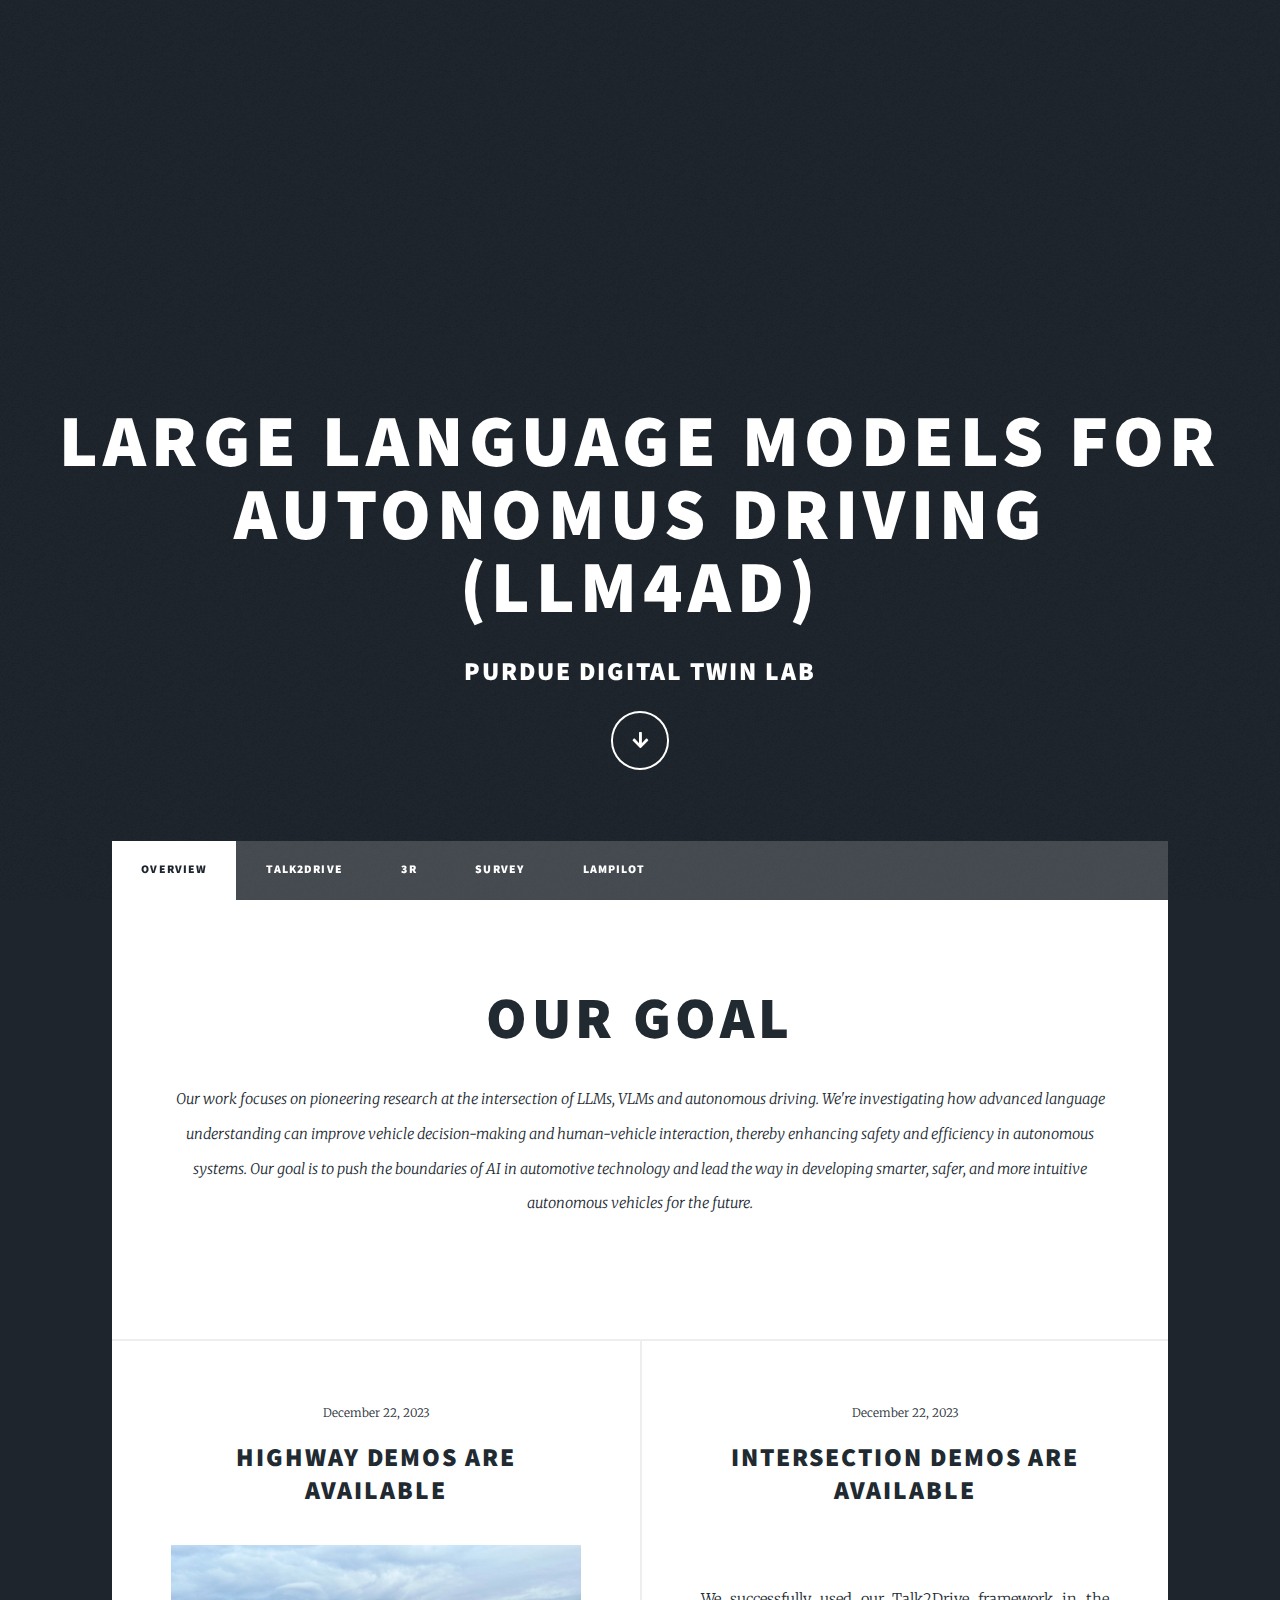
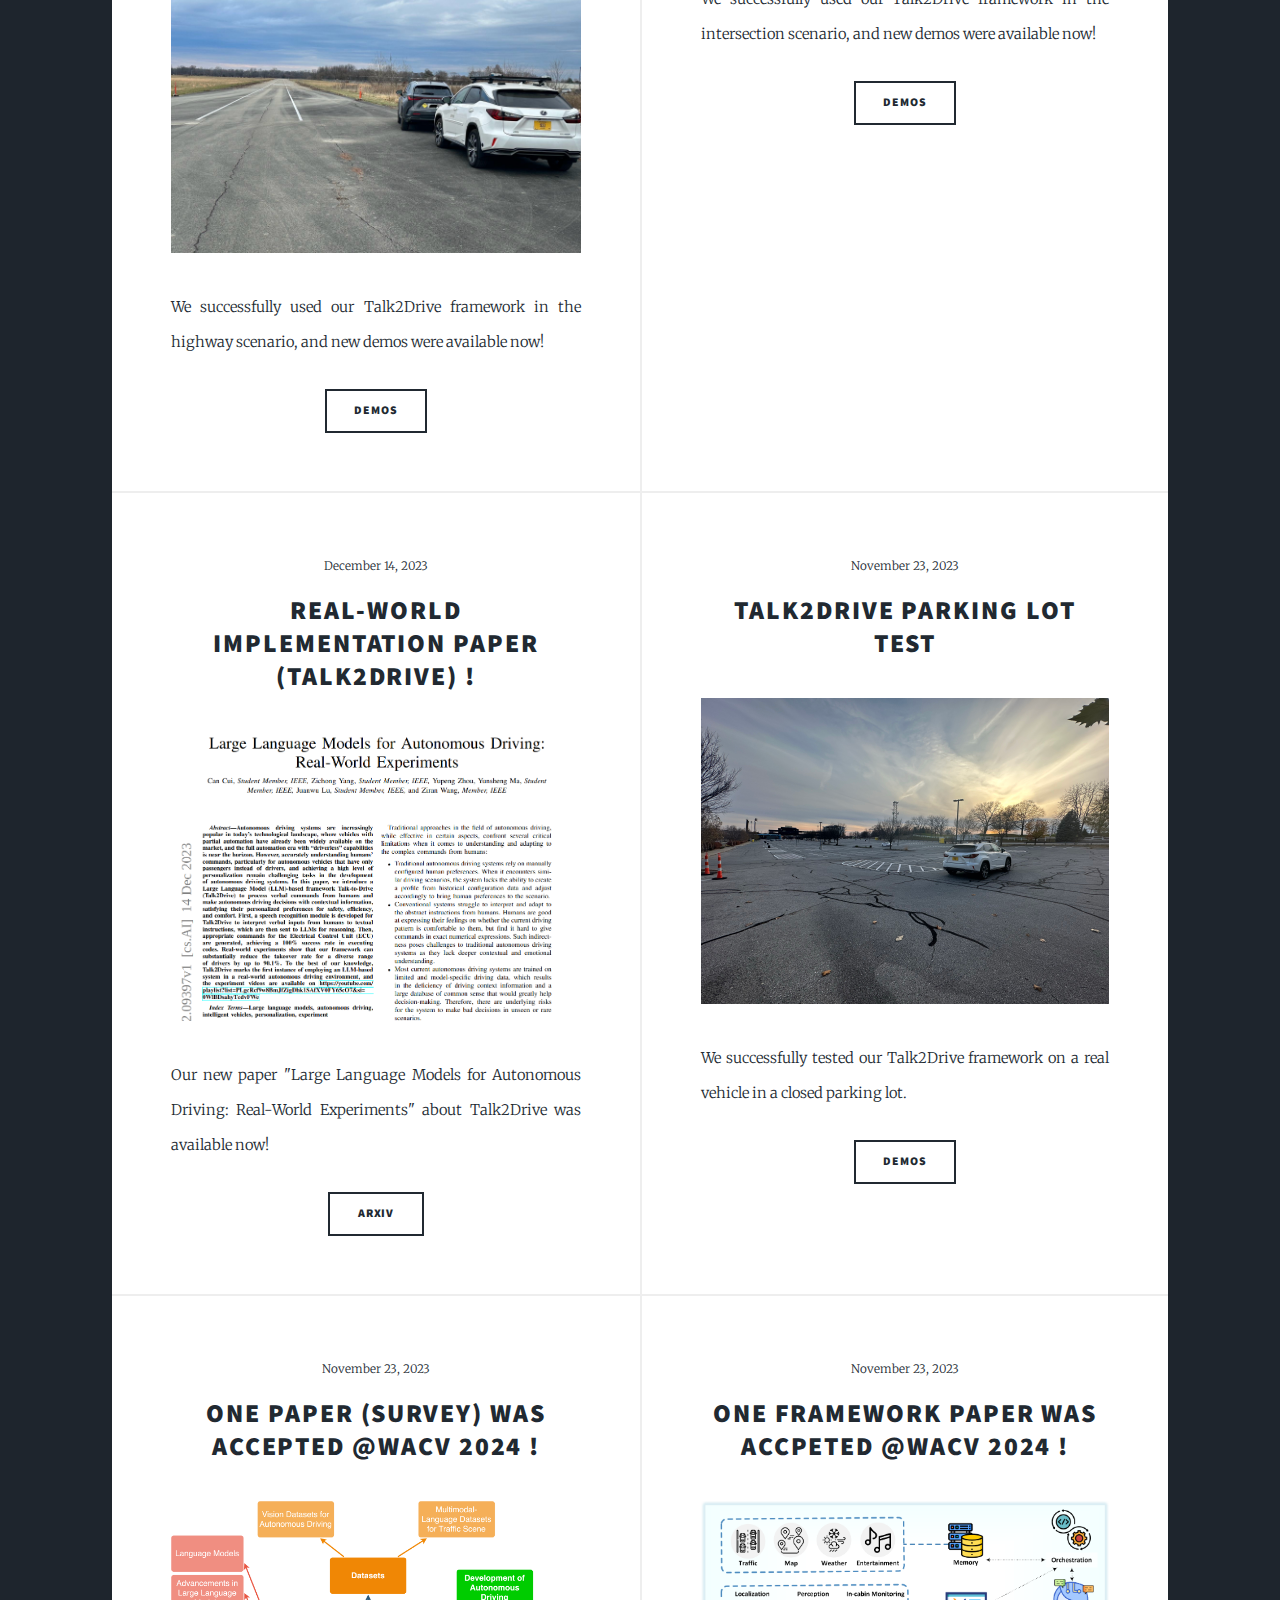
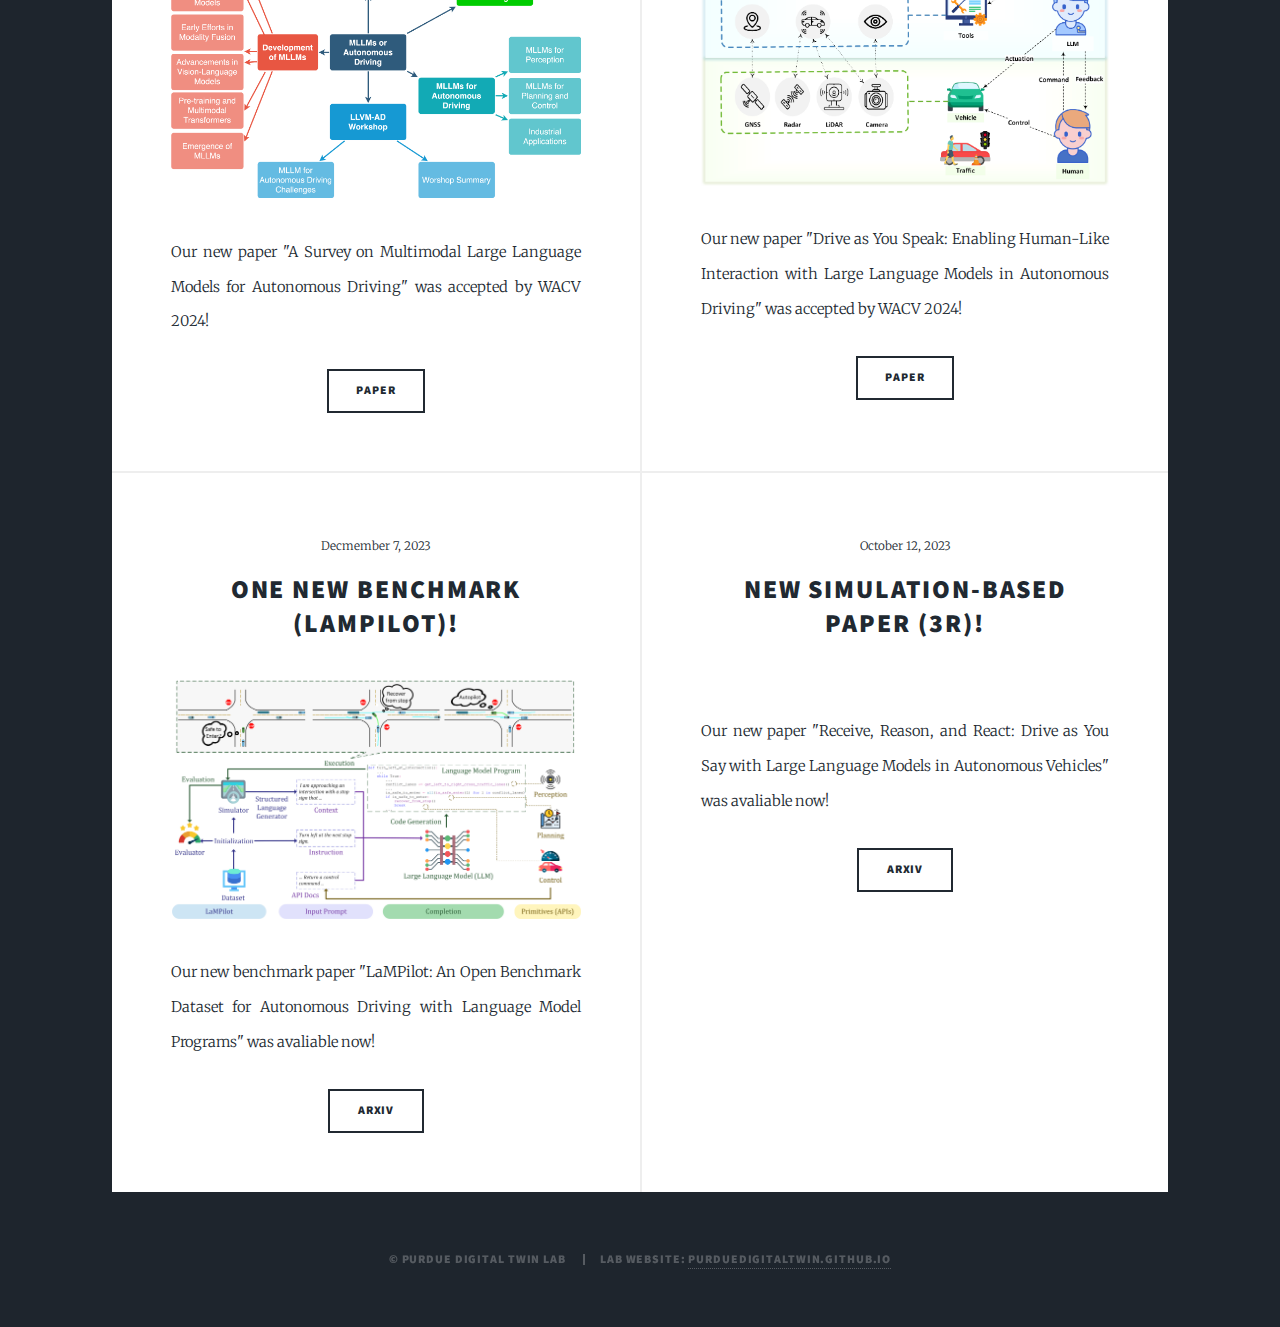
==== commit bd8b439b: "[1/18/24] update based on suggestions" ====
--- a/index.html
+++ b/index.html
@@ -7,349 +7,205 @@
 <html>
 
 <head>
-	<title>LLM4AD|Purdue Digital Twin Lab</title>
-	<meta charset="utf-8" />
-	<meta name="viewport" content="width=device-width, initial-scale=1, user-scalable=no" />
-	<link rel="stylesheet" href="assets/css/main.css" />
-	<noscript>
-		<link rel="stylesheet" href="assets/css/noscript.css" />
-	</noscript>
+    <title>LLM4AD|Purdue Digital Twin Lab</title>
+    <meta charset="utf-8"/>
+    <meta name="viewport" content="width=device-width, initial-scale=1, user-scalable=no"/>
+    <link rel="stylesheet" href="assets/css/main.css"/>
+    <noscript>
+        <link rel="stylesheet" href="assets/css/noscript.css"/>
+    </noscript>
 </head>
 
 <body class="is-preload">
 
-	<!-- Wrapper -->
-	<div id="wrapper" class="fade-in">
-
-		<!-- Intro -->
-		<div id="intro">
-			<h1>LLM4AD<br /></h1>
-			<h2>Purdue Digital Twin Lab</h2>
-			<p>Welcome to the forefront of innovation where language meets autonomous driving.
-				Our website is a hub for the latest research, breakthroughs, and discussions in this area from Purdue
-				Digital Twin Lab.</p>
-
-			<!-- <a href="https://twitter.com/ajlkn">@ajlkn</a> for <a href="https://html5up.net">HTML5 UP</a><br />
-						and released for free under the <a href="https://html5up.net/license">Creative Commons license</a>.</p> -->
-			<ul class="actions">
-				<li><a href="#header" class="button icon solid solo fa-arrow-down scrolly">Continue</a></li>
-			</ul>
-		</div>
-
-		<!-- Header -->
-		<header id="header">
-			<a href="index.html" class="logo">LLM4AD</a>
-		</header>
-
-		<!-- Nav -->
-		<nav id="nav">
-			<ul class="links">
-				<li class="active"><a href="index.html">Overview</a></li>
-				<li><a href="talk2drive.html">Talk2Drive</a></li>
-				<!-- <li><a href="generic.html">Demos</a></li> -->
-				<li><a href="3R.html">3R</a></li>
-				<li><a href="survey.html">Survey</a></li>
-				<li><a href="lampilot.html">Lampilot</a></li>
-			</ul>
-			<!-- <ul class="icons">
-							<li><a href="#" class="icon brands fa-twitter"><span class="label">Twitter</span></a></li>
-							<li><a href="#" class="icon brands fa-facebook-f"><span class="label">Facebook</span></a></li>
-							<li><a href="#" class="icon brands fa-instagram"><span class="label">Instagram</span></a></li>
-							<li><a href="#" class="icon brands fa-github"><span class="label">GitHub</span></a></li>
-						</ul> -->
-		</nav>
-
-		<!-- Main -->
-		<div id="main">
-
-			<!-- Featured Post -->
-			<article class="post featured">
-				<header class="major">
-					<!-- <span class="date">April 25, 2017</span> -->
-					<h2><a href="#">Our Goal<br /></a></h2>
-					<p> Our work is dedicated to pioneering research at the intersection of LLMs and autonomous driving.
-						We're exploring how advanced language understanding can enhance vehicle decision-making and
-						human
-						interaction, enhancing safety and efficiency in autonomous systems. By pushing the boundaries
-						of AI in automotive technology, we aim to lead the way
-						in creating smarter, safer, and more intuitive autonomous vehicles for the future.<br /></p>
-				</header>
-
-
-				<header>
-					<p>Main Areas:<br />
-						1. Developing and implementing LLM-based frameworks specifically tailored for autonomous
-						driving.<br />
-						2. Actual deployment of our LLM-based frameworks in real-world vehicles to test and refine their
-						capabilities.<br />
-						3. Improving human-machine interfaces to create more intuitive and user-friendly interactions in
-						autonomous vehicles. <br />
-						4. Enhancing the personalized autonomous driving system using LLM-based frameworks.<br />
-						5. Maintaining a steadfast commitment to safety in all our innovations, ensuring reliable and
-						secure advancements in autonomous driving technology. <br />
-					</p>
-					<!-- <p>Key Features:<br />
-									1. It transforms verbal commands from humans into textual instructions, which are then processed by LLMs in the cloud.<br /> 
-									2. LLMs generate specific driving codes that are executed by the autonomous vehicle, adjusting driving behaviors and control 
-									parameters to align with the human's preferences.<br />
-									3. A memory module in the vehicle stores all human-vehicle interaction data, ensuring each driving experience is personalized 
-									based on the human’s historical preferences and commands. <br />
-									</p> -->
-					<!-- <p>Aenean ornare velit lacus varius enim ullamcorper proin aliquam<br />
-									facilisis ante sed etiam magna interdum congue. Lorem ipsum dolor<br />
-									amet nullam sed etiam veroeros.</p> -->
-					<!-- 
-									Our work includes proposing 
-										LLM-based frameworks for Autonomous driving, deploying our frameworks in real-vehicles, improving 
-										human-machine interfaces, and ensuring safety in all our innovations.  -->
-				</header>
-				<!-- <a href="#" class="image main"><img src="images/t2d.png" alt="" /></a>
-								<ul class="actions special">
-									<li><a href="https://arxiv.org/abs/2312.09397" class="button large">Paper</a></li>
-								</ul> -->
-			</article>
-
-			<!-- Posts -->
-			<section class="posts">
-				<!-- <article>
-									<header>
-										<span class="date">January 8, 2024</span>
-										<h2><a href="#">Highway Demos Avaliable <br /></a></h2>
-									</header>
-									<a href="#" class="image fit"><img src="images/high.png" alt="" /></a>
-									<p>We successfully used our Talk2Drive framework in the highway scenario, and new demos are avaliable now! </p>
-									<ul class="actions special">
-										<li><a href="https://www.youtube.com/watch?v=nmro99dFVn8" class="button">Demos</a></li>
-									</ul>
-								</article> -->
-
-				<article>
-					<header>
-						<span class="date">December 22, 2023</span>
-						<h2><a href="#">Highway Demos Avaliable <br /></a></h2>
-					</header>
-					<a href="#" class="image fit"><img src="images/high.png" alt="" /></a>
-					<p>We successfully used our Talk2Drive framework in the highway scenario, and new demos are
-						avaliable now! </p>
-					<ul class="actions special">
-						<li><a href="https://www.youtube.com/watch?v=nmro99dFVn8" class="button">Demos</a></li>
-					</ul>
-				</article>
-				<article>
-					<header>
-						<span class="date">December 22, 2023</span>
-						<h2><a href="#">Intersection Demos Avaliable<br /></a></h2>
-					</header>
-					<a href="#" class="image fit"><img src="images/inter.png" alt="" /></a>
-					<p>We successfully used our Talk2Drive framework in the highway scenario, and new demos are
-						avaliable now!</p>
-					<ul class="actions special">
-						<li><a href="https://www.youtube.com/watch?v=dTG1_bH5DbE" class="button">Demos</a></li>
-					</ul>
-				</article>
-				<article>
-					<header>
-						<span class="date">December 14, 2023</span>
-						<h2><a href="#">Real-world Implementation paper (Talk2Drive) !<br /></h2>
-					</header>
-					<a href="#" class="image fit"><img src="images/arxiv.png" alt="" /></a>
-					<p>Our new paper "Large Language Models for Autonomous Driving: Real-World Experiments" about
-						Talk2Drive is avaliable now!</p>
-					<ul class="actions special">
-						<li><a href="https://arxiv.org/abs/2312.09397" class="button">Arxiv</a></li>
-					</ul>
-				</article>
-				<article>
-					<header>
-						<span class="date">November 23, 2023</span>
-						<h2><a href="#">Talk2Drive Parking lot Test<br /></h2>
-					</header>
-					<a href="#" class="image fit"><img src="images/parking.png" alt="" /></a>
-					<p> We have successfully tested our Talk2Drive framework on a real vehicle in a closed parking lot.
-					</p>
-					<ul class="actions special">
-						<li><a href="https://www.youtube.com/watch?v=RY8Rdt0Sobk" class="button">Demos</a></li>
-					</ul>
-				</article>
-				<article>
-					<header>
-						<span class="date">November 23, 2023</span>
-						<h2><a href="#">One Paper (Survey) Accpeted @WACV 2024 !<br /></h2>
-					</header>
-					<a href="#" class="image fit"><img src="images/workflow_survey.png" alt="" /></a>
-					<p> Our new paper
-						"A Survey on Multimodal Large Language Models for Autonomous Driving" is accepted by WACV 2024!
-					</p>
-					<ul class="actions special">
-						<li><a href="https://openaccess.thecvf.com/content/WACV2024W/LLVM-AD/html
+<!-- Wrapper -->
+<div id="wrapper" class="fade-in">
+
+    <!-- Intro -->
+    <div id="intro">
+        <h1>Large Language Models for Autonomus Driving <br/>
+            (LLM4AD)<br/></h1>
+        <h2>Purdue Digital Twin Lab</h2>
+<!--        <p>Welcome to the forefront of innovation where language meets autonomous driving.-->
+<!--            Our website is a hub for the latest research, breakthroughs, and discussions in this area from Purdue-->
+<!--            Digital Twin Lab.</p>-->
+        <ul class="actions">
+            <li><a href="#header" class="button icon solid solo fa-arrow-down scrolly">Continue</a></li>
+        </ul>
+    </div>
+
+    <!-- Header -->
+    <header id="header">
+        <a href="index.html" class="logo">LLM4AD</a>
+    </header>
+
+    <!-- Nav -->
+    <nav id="nav">
+        <ul class="links">
+            <li class="active"><a href="index.html">Overview</a></li>
+            <li><a href="talk2drive.html">Talk2Drive</a></li>
+            <li><a href="3R.html">3R</a></li>
+            <li><a href="survey.html">Survey</a></li>
+            <li><a href="lampilot.html">Lampilot</a></li>
+        </ul>
+    </nav>
+
+    <!-- Main -->
+    <div id="main">
+
+        <!-- Featured Post -->
+        <article class="post featured">
+            <header class="major">
+                <!-- <span class="date">April 25, 2017</span> -->
+                <h2><a href="#">Our Goal<br/></a></h2>
+                <p> Our work focuses on pioneering research at the intersection of LLMs, VLMs and autonomous driving.
+                    We're investigating how advanced language understanding can improve vehicle decision-making and
+                    human-vehicle interaction, thereby enhancing safety and efficiency in autonomous systems. Our goal
+                    is to push the boundaries of AI in automotive technology and lead the way in developing smarter,
+                    safer, and more intuitive autonomous vehicles for the future.<br/></p>
+            </header>
+
+
+<!--            <header>-->
+<!--                <p>Main Areas:<br/>-->
+<!--                    1. Developing and implementing LLM-based frameworks specifically tailored for autonomous-->
+<!--                    driving.<br/>-->
+<!--                    2. Actual deployment of our LLM-based frameworks in real-world vehicles to test and refine their-->
+<!--                    capabilities.<br/>-->
+<!--                    3. Improving human-machine interfaces to create more intuitive and user-friendly interactions in-->
+<!--                    autonomous vehicles. <br/>-->
+<!--                    4. Enhancing the personalized autonomous driving system using LLM-based frameworks.<br/>-->
+<!--                    5. Maintaining a steadfast commitment to safety in all our innovations, ensuring reliable and-->
+<!--                    secure advancements in autonomous driving technology. <br/>-->
+<!--                </p>-->
+<!--            </header>-->
+        </article>
+
+        <!-- Posts -->
+        <section class="posts">
+            <article>
+                <header>
+                    <span class="date">December 22, 2023</span>
+                    <h2><a href="#">Highway Demos are Available <br/></a></h2>
+                </header>
+                <a href="#" class="image fit"><img src="images/high.png" alt=""/></a>
+                <p>We successfully used our Talk2Drive framework in the highway scenario, and new demos were
+                    available now! </p>
+                <ul class="actions special">
+                    <li><a href="https://www.youtube.com/watch?v=nmro99dFVn8" class="button">Demos</a></li>
+                </ul>
+            </article>
+            <article>
+                <header>
+                    <span class="date">December 22, 2023</span>
+                    <h2><a href="#">Intersection Demos are Available<br/></a></h2>
+                </header>
+                <a href="#" class="image fit"><img src="images/inter.png" alt=""/></a>
+                <p>We successfully used our Talk2Drive framework in the intersection scenario, and new demos were
+                    available now!</p>
+                <ul class="actions special">
+                    <li><a href="https://www.youtube.com/watch?v=dTG1_bH5DbE" class="button">Demos</a></li>
+                </ul>
+            </article>
+            <article>
+                <header>
+                    <span class="date">December 14, 2023</span>
+                    <h2><a href="#">Real-world Implementation paper (Talk2Drive) !<br/></h2>
+                </header>
+                <a href="#" class="image fit"><img src="images/arxiv.png" alt=""/></a>
+                <p>Our new paper "Large Language Models for Autonomous Driving: Real-World Experiments" about
+                    Talk2Drive was available now!</p>
+                <ul class="actions special">
+                    <li><a href="https://arxiv.org/abs/2312.09397" class="button">Arxiv</a></li>
+                </ul>
+            </article>
+            <article>
+                <header>
+                    <span class="date">November 23, 2023</span>
+                    <h2><a href="#">Talk2Drive Parking lot Test<br/></h2>
+                </header>
+                <a href="#" class="image fit"><img src="images/parking.png" alt=""/></a>
+                <p> We successfully tested our Talk2Drive framework on a real vehicle in a closed parking lot.
+                </p>
+                <ul class="actions special">
+                    <li><a href="https://www.youtube.com/watch?v=RY8Rdt0Sobk" class="button">Demos</a></li>
+                </ul>
+            </article>
+            <article>
+                <header>
+                    <span class="date">November 23, 2023</span>
+                    <h2><a href="#">One Paper (Survey) was Accepted @WACV 2024 !<br/></h2>
+                </header>
+                <a href="#" class="image fit"><img src="images/workflow_survey.png" alt=""/></a>
+                <p> Our new paper
+                    "A Survey on Multimodal Large Language Models for Autonomous Driving" was accepted by WACV 2024!
+                </p>
+                <ul class="actions special">
+                    <li><a href="https://openaccess.thecvf.com/content/WACV2024W/LLVM-AD/html
 											/Cui_A_Survey_on_Multimodal_Large_Language_Models_for_Autonomous_Driving_WACVW_2024_paper.html"
-								class="button">Paper</a></li>
-					</ul>
-				</article>
-				<article>
-					<header>
-						<span class="date">November 23, 2023</span>
-						<h2><a href="#">One Framework Paper Accpeted @WACV 2024 !<br /></h2>
-					</header>
-					<a href="#" class="image fit"><img src="images/framework.png" alt="" /></a>
-					<p> Our new paper
-						"Drive as You Speak: Enabling Human-Like Interaction with Large Language Models in Autonomous
-						Driving" is accepted by WACV 2024!
-					</p>
-					<ul class="actions special">
-						<li><a href="https://openaccess.thecvf.com/content/WACV2024W/LLVM-AD/html/Cui_Drive_As_You_Speak_Enabling_Human-Like_Interaction_With_Large_Language_WACVW_2024_paper.html"
-								class="button">Paper</a></li>
-					</ul>
-				</article>
-				<article>
-					<header>
-						<span class="date">Decmember 7, 2023</span>
-						<h2><a href="#">One new Benchmark (LaMPilot)!<br /></h2>
-					</header>
-					<a href="#" class="image fit"><img src="images/lampilot.png" alt="" /></a>
-					<p> Our new benchmark paper
-						"LaMPilot: An Open Benchmark Dataset for Autonomous Driving with Language Model Programs" is
-						avaliable now!</p>
-					<ul class="actions special">
-						<li><a href="https://arxiv.org/abs/2312.04372" class="button">Arxiv</a></li>
-					</ul>
-				</article>
-				<article>
-					<header>
-						<span class="date">October 12, 2023</span>
-						<h2><a href="#">New simulation-based Paper (3R)!<br /></h2>
-					</header>
-					<a href="#" class="image fit"><img src="images/highway.png" alt="" /></a>
-					<p> Our new paper
-						"Receive, Reason, and React: Drive as You Say with Large Language Models in Autonomous Vehicles"
-						is avaliable now!</p>
-					<ul class="actions special">
-						<li><a href="https://arxiv.org/abs/2310.08034" class="button">Arxiv</a></li>
-					</ul>
-				</article>
-
-				<!-- <article>
-									<header>
-										<span class="date">April 14, 2017</span>
-										<h2><a href="#">Tempus sed<br />
-										nulla imperdiet</a></h2>
-									</header>
-									<a href="#" class="image fit"><img src="images/pic05.jpg" alt="" /></a>
-									<p>Donec eget ex magna. Interdum et malesuada fames ac ante ipsum primis in faucibus. Pellentesque venenatis dolor imperdiet dolor mattis sagittis magna etiam.</p>
-									<ul class="actions special">
-										<li><a href="#" class="button">Full Story</a></li>
-									</ul>
-								</article>
-								<article>
-									<header>
-										<span class="date">April 11, 2017</span>
-										<h2><a href="#">Odio magna<br />
-										sed consectetur</a></h2>
-									</header>
-									<a href="#" class="image fit"><img src="images/pic06.jpg" alt="" /></a>
-									<p>Donec eget ex magna. Interdum et malesuada fames ac ante ipsum primis in faucibus. Pellentesque venenatis dolor imperdiet dolor mattis sagittis magna etiam.</p>
-									<ul class="actions special">
-										<li><a href="#" class="button">Full Story</a></li>
-									</ul>
-								</article>
-								<article>
-									<header>
-										<span class="date">April 7, 2017</span>
-										<h2><a href="#">Augue lorem<br />
-										primis vestibulum</a></h2>
-									</header>
-									<a href="#" class="image fit"><img src="images/pic07.jpg" alt="" /></a>
-									<p>Donec eget ex magna. Interdum et malesuada fames ac ante ipsum primis in faucibus. Pellentesque venenatis dolor imperdiet dolor mattis sagittis magna etiam.</p>
-									<ul class="actions special">
-										<li><a href="#" class="button">Full Story</a></li>
-									</ul>
-								</article> -->
-			</section>
-
-			<!-- Footer -->
-			<!-- <footer> -->
-			<!-- <div class="pagination"> -->
-			<!--<a href="#" class="previous">Prev</a>-->
-			<!-- <a href="#" class="page active">1</a> -->
-			<!-- <a href="#" class="page">2</a> -->
-			<!-- <a href="#" class="page">3</a> -->
-			<!-- <span class="extra">&hellip;</span> -->
-			<!-- <a href="#" class="page">8</a> -->
-			<!-- <a href="#" class="page">9</a> -->
-			<!-- <a href="#" class="page">10</a> -->
-			<!-- <a href="#" class="next">Next</a> -->
-			<!-- </div> -->
-			<!-- </footer> -->
-
-		</div>
-
-		<!-- Footer -->
-		<!-- <footer id="footer">
-						<section>
-							<form method="post" action="#">
-								<div class="fields">
-									<div class="field">
-										<label for="name">Name</label>
-										<input type="text" name="name" id="name" />
-									</div>
-									<div class="field">
-										<label for="email">Email</label>
-										<input type="text" name="email" id="email" />
-									</div>
-									<div class="field">
-										<label for="message">Message</label>
-										<textarea name="message" id="message" rows="3"></textarea>
-									</div>
-								</div>
-								<ul class="actions">
-									<li><input type="submit" value="Send Message" /></li>
-								</ul>
-							</form>
-						</section>
-						<section class="split contact">
-							<section class="alt">
-								<h3>Address</h3>
-								<p>500 Central Dr. POTR 127<br />
-									West Lafayette, IN 47907</p>
-							</section>
-
-							<section>
-								<h3>Email</h3>
-								<p><a href="#">cancui@purdue.edu</a></p>
-							</section>
-							<section>
-								<h3>Lab website</h3>
-								<p><a href="https://purduedigitaltwin.github.io/">https://purduedigitaltwin.github.io/</a></p>
-								<!-- <ul class="icons alt">
-									<li><a href="#" class="icon brands alt fa-twitter"><span class="label">Twitter</span></a></li>
-									<li><a href="#" class="icon brands alt fa-facebook-f"><span class="label">Facebook</span></a></li>
-									<li><a href="#" class="icon brands alt fa-instagram"><span class="label">Instagram</span></a></li>
-									<li><a href="#" class="icon brands alt fa-github"><span class="label">GitHub</span></a></li>
-								</ul> -->
-		</section>
-		</section>
-		</footer> -->
-
-		<!-- Copyright -->
-		<div id="copyright">
-			<ul>
-				<li>&copy; Purdue DIgital Twin Lab</li>
-				<li>Lab Website: <a href="https://purduedigitaltwin.github.io">https://purduedigitaltwin.github.io</a>
-				</li>
-				<li>Email:<a href="cancui@purdue.edu">cancui@purdue.edu</a></li>
-			</ul>
-		</div>
-
-	</div>
-
-	<!-- Scripts -->
-	<script src="assets/js/jquery.min.js"></script>
-	<script src="assets/js/jquery.scrollex.min.js"></script>
-	<script src="assets/js/jquery.scrolly.min.js"></script>
-	<script src="assets/js/browser.min.js"></script>
-	<script src="assets/js/breakpoints.min.js"></script>
-	<script src="assets/js/util.js"></script>
-	<script src="assets/js/main.js"></script>
+                           class="button">Paper</a></li>
+                </ul>
+            </article>
+            <article>
+                <header>
+                    <span class="date">November 23, 2023</span>
+                    <h2><a href="#">One Framework Paper was Accpeted @WACV 2024 !<br/></h2>
+                </header>
+                <a href="#" class="image fit"><img src="images/framework.png" alt=""/></a>
+                <p> Our new paper
+                    "Drive as You Speak: Enabling Human-Like Interaction with Large Language Models in Autonomous
+                    Driving" was accepted by WACV 2024!
+                </p>
+                <ul class="actions special">
+                    <li>
+                        <a href="https://openaccess.thecvf.com/content/WACV2024W/LLVM-AD/html/Cui_Drive_As_You_Speak_Enabling_Human-Like_Interaction_With_Large_Language_WACVW_2024_paper.html"
+                           class="button">Paper</a></li>
+                </ul>
+            </article>
+            <article>
+                <header>
+                    <span class="date">Decmember 7, 2023</span>
+                    <h2><a href="#">One new Benchmark (LaMPilot)!<br/></h2>
+                </header>
+                <a href="#" class="image fit"><img src="images/lampilot.png" alt=""/></a>
+                <p> Our new benchmark paper
+                    "LaMPilot: An Open Benchmark Dataset for Autonomous Driving with Language Model Programs" was
+                    avaliable now!</p>
+                <ul class="actions special">
+                    <li><a href="https://arxiv.org/abs/2312.04372" class="button">Arxiv</a></li>
+                </ul>
+            </article>
+            <article>
+                <header>
+                    <span class="date">October 12, 2023</span>
+                    <h2><a href="#">New simulation-based Paper (3R)!<br/></h2>
+                </header>
+                <a href="#" class="image fit"><img src="images/highway.png" alt=""/></a>
+                <p> Our new paper
+                    "Receive, Reason, and React: Drive as You Say with Large Language Models in Autonomous Vehicles"
+                    was avaliable now!</p>
+                <ul class="actions special">
+                    <li><a href="https://arxiv.org/abs/2310.08034" class="button">Arxiv</a></li>
+                </ul>
+            </article>
+        </section>
+    </div>
+    <div id="copyright">
+        <ul>
+            <li>&copy; Purdue DIgital Twin Lab</li>
+            <li>Lab Website: <a href="https://purduedigitaltwin.github.io">purduedigitaltwin.github.io</a></li>
+        </ul>
+    </div>
+</div>
+
+<!-- Scripts -->
+<script src="assets/js/jquery.min.js"></script>
+<script src="assets/js/jquery.scrollex.min.js"></script>
+<script src="assets/js/jquery.scrolly.min.js"></script>
+<script src="assets/js/browser.min.js"></script>
+<script src="assets/js/breakpoints.min.js"></script>
+<script src="assets/js/util.js"></script>
+<script src="assets/js/main.js"></script>
 
 </body>
 
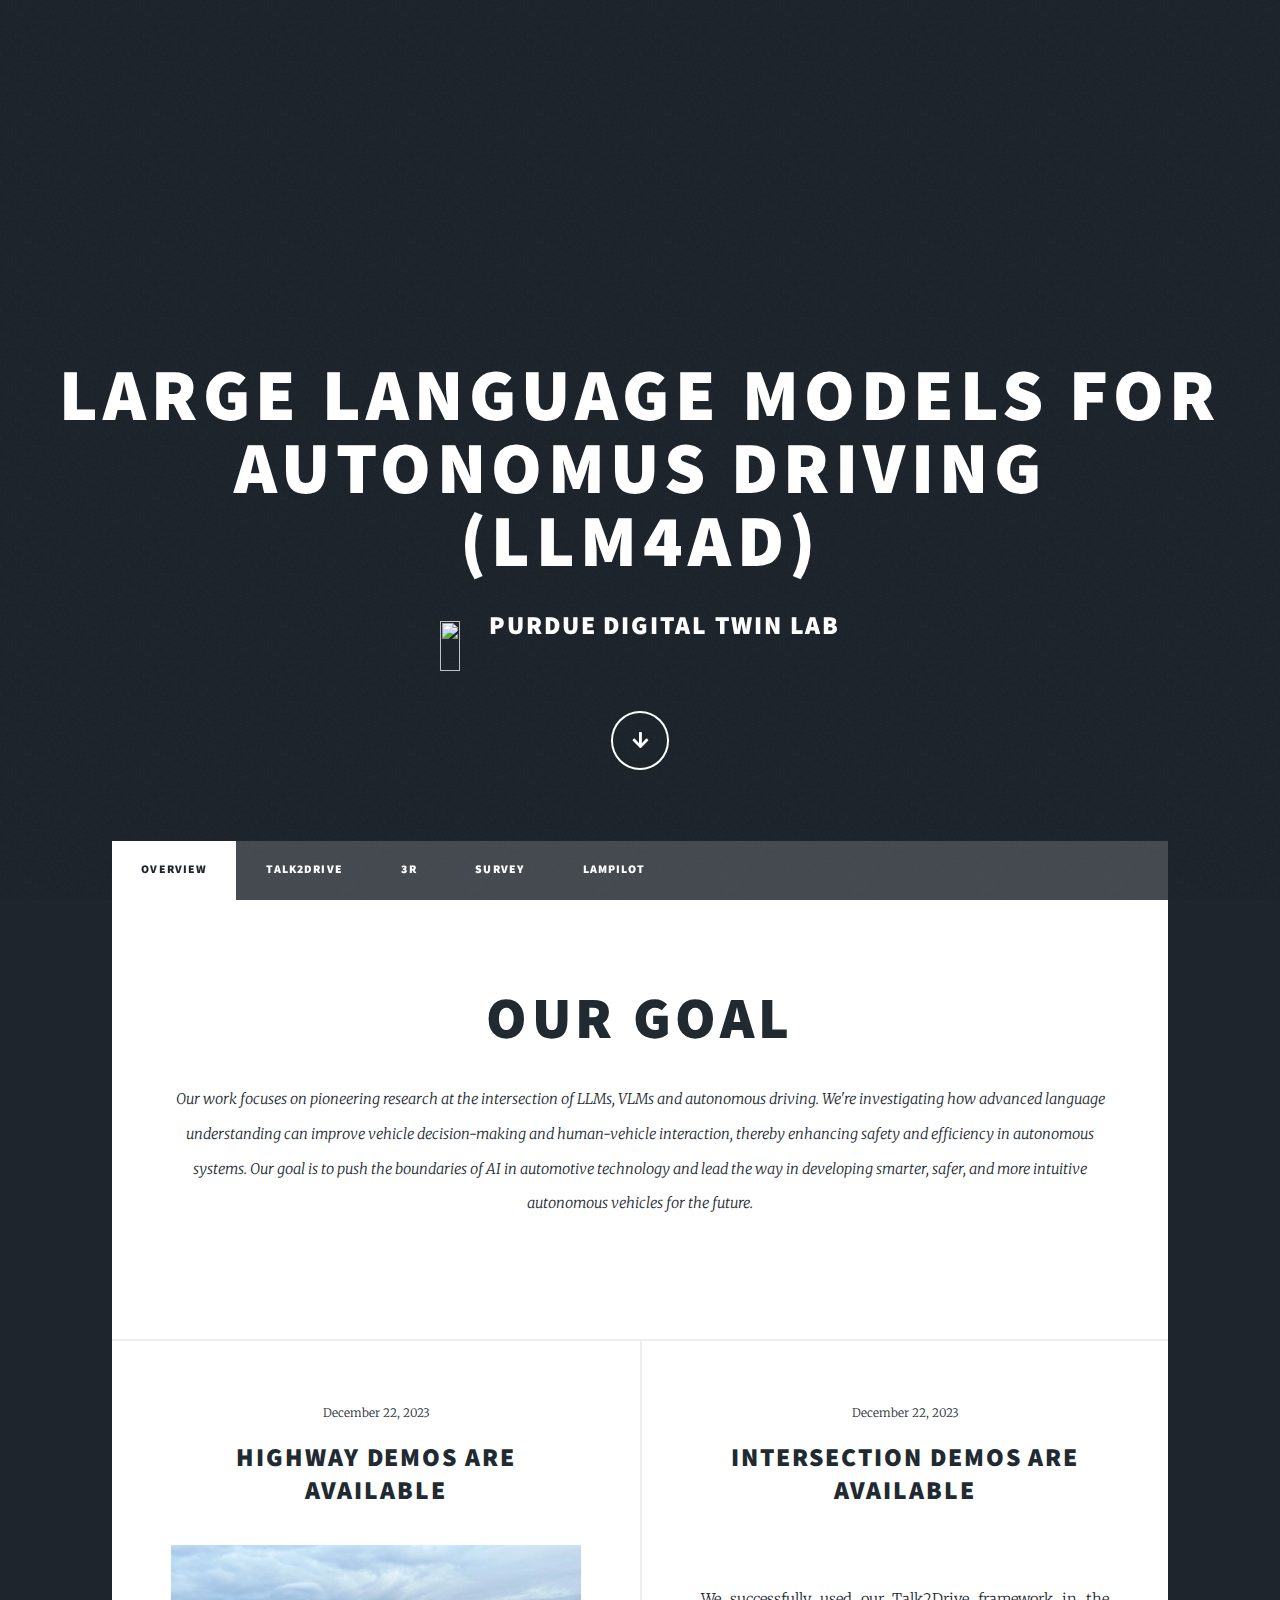
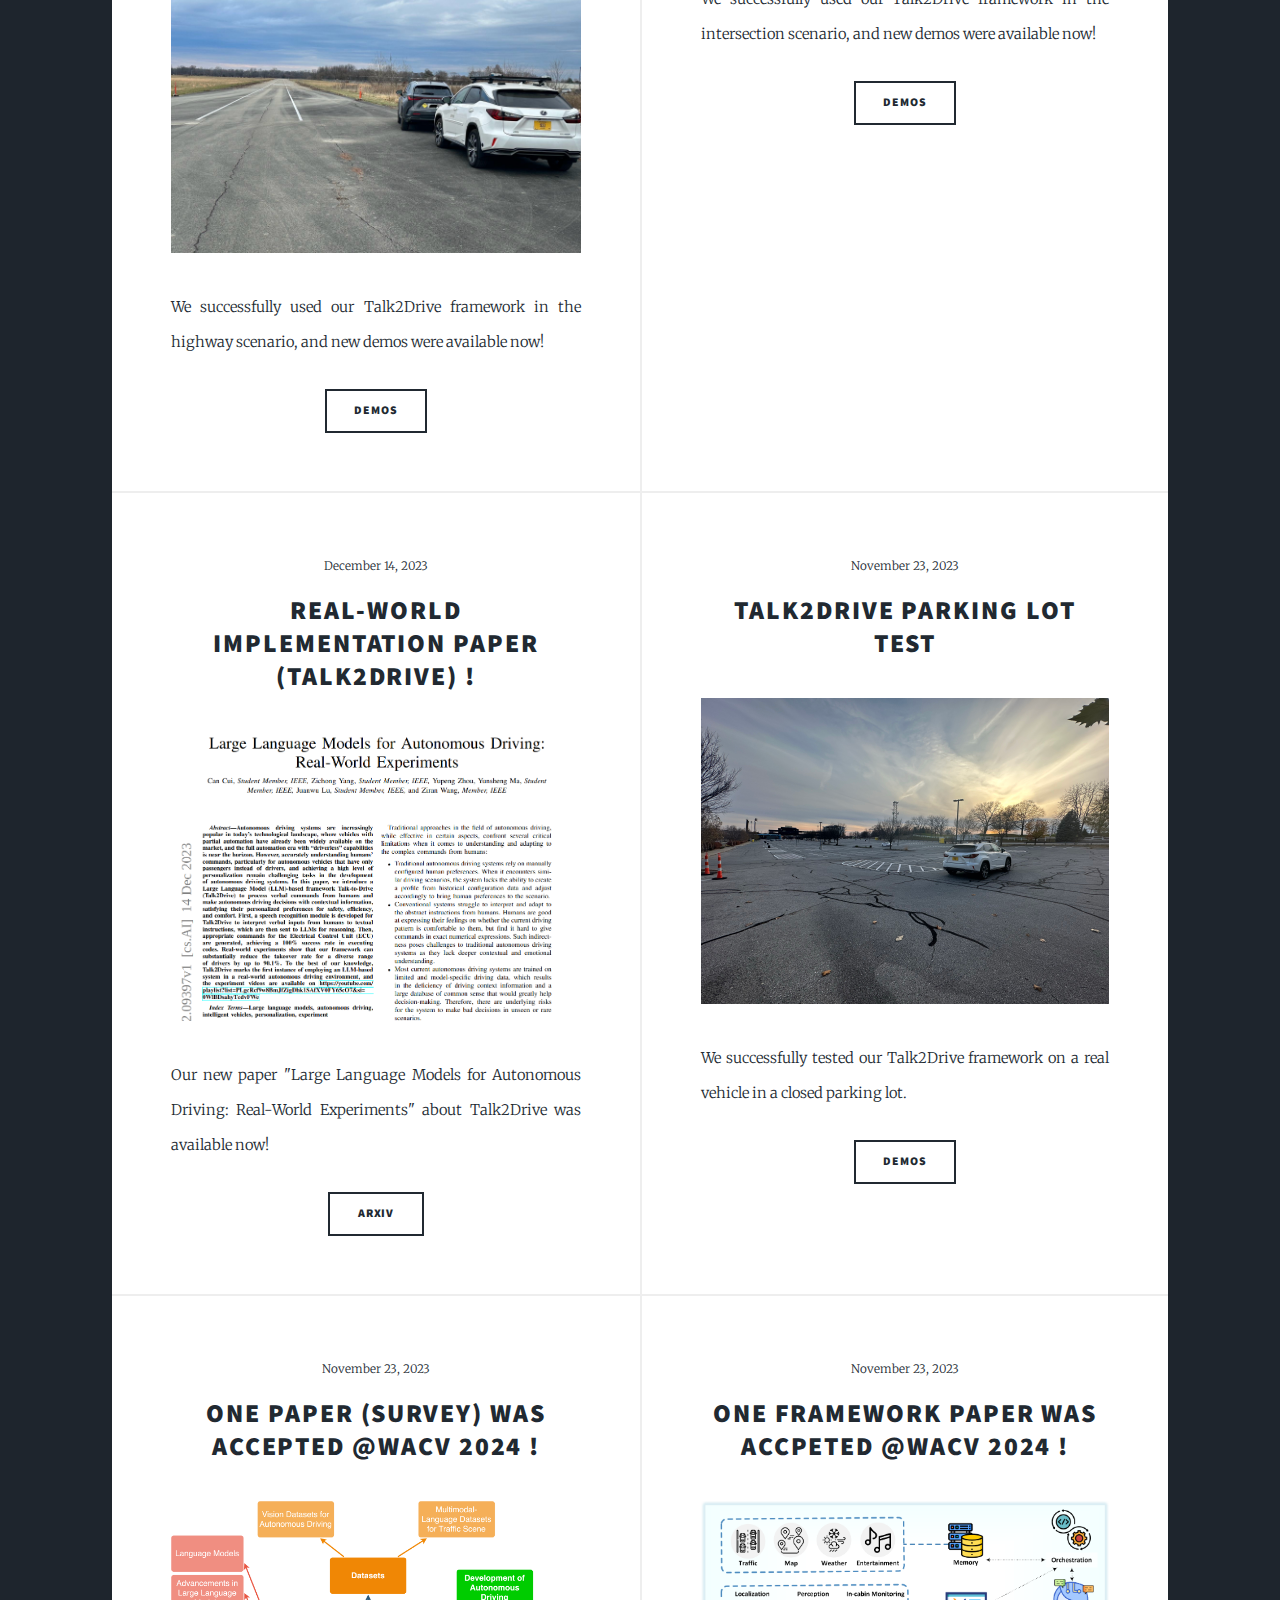
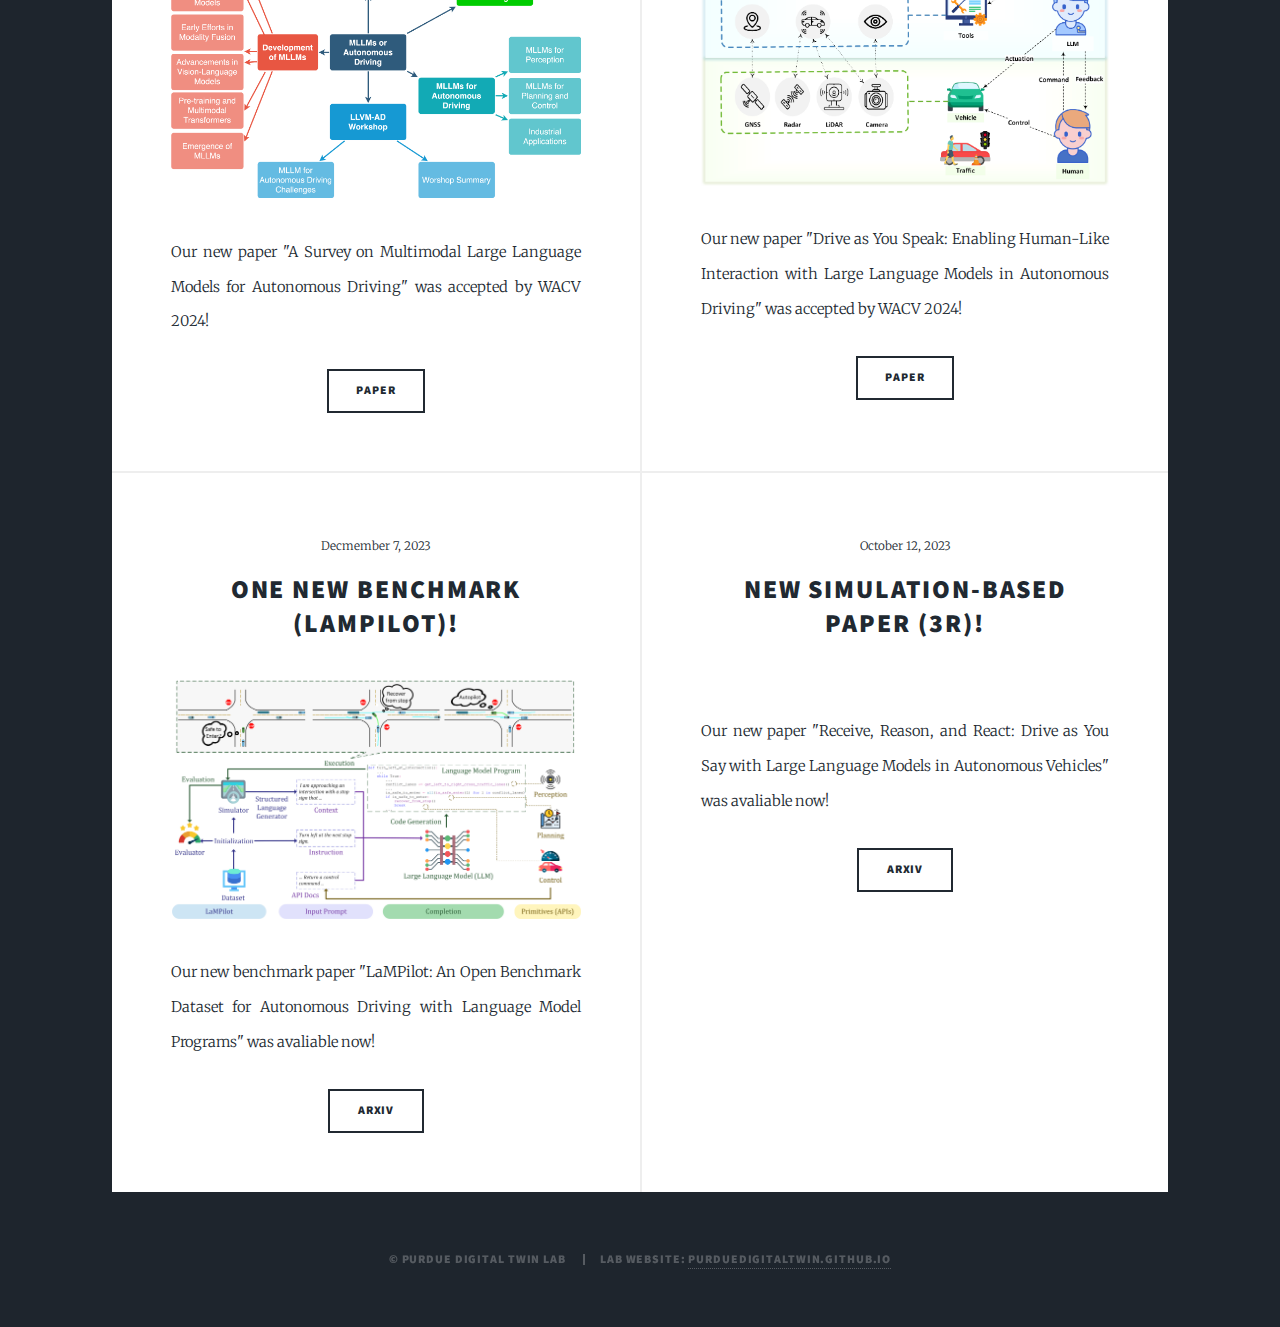
==== commit 74ecfa0f: "[1/20/24] update website icon" ====
--- a/index.html
+++ b/index.html
@@ -11,6 +11,7 @@
     <meta charset="utf-8"/>
     <meta name="viewport" content="width=device-width, initial-scale=1, user-scalable=no"/>
     <link rel="stylesheet" href="assets/css/main.css"/>
+    <link rel="icon" href="images/icon_36_36.png"/>
     <noscript>
         <link rel="stylesheet" href="assets/css/noscript.css"/>
     </noscript>
@@ -25,7 +26,10 @@
     <div id="intro">
         <h1>Large Language Models for Autonomus Driving <br/>
             (LLM4AD)<br/></h1>
-        <h2>Purdue Digital Twin Lab</h2>
+            <h2><span class="image left"><img src="images/purdue_logo.png" height="50" alt=""/></span>
+                </hr>Purdue Digital Twin Lab
+            </h2>
+        <!-- <h2>Purdue Digital Twin Lab</h2> -->
 <!--        <p>Welcome to the forefront of innovation where language meets autonomous driving.-->
 <!--            Our website is a hub for the latest research, breakthroughs, and discussions in this area from Purdue-->
 <!--            Digital Twin Lab.</p>-->
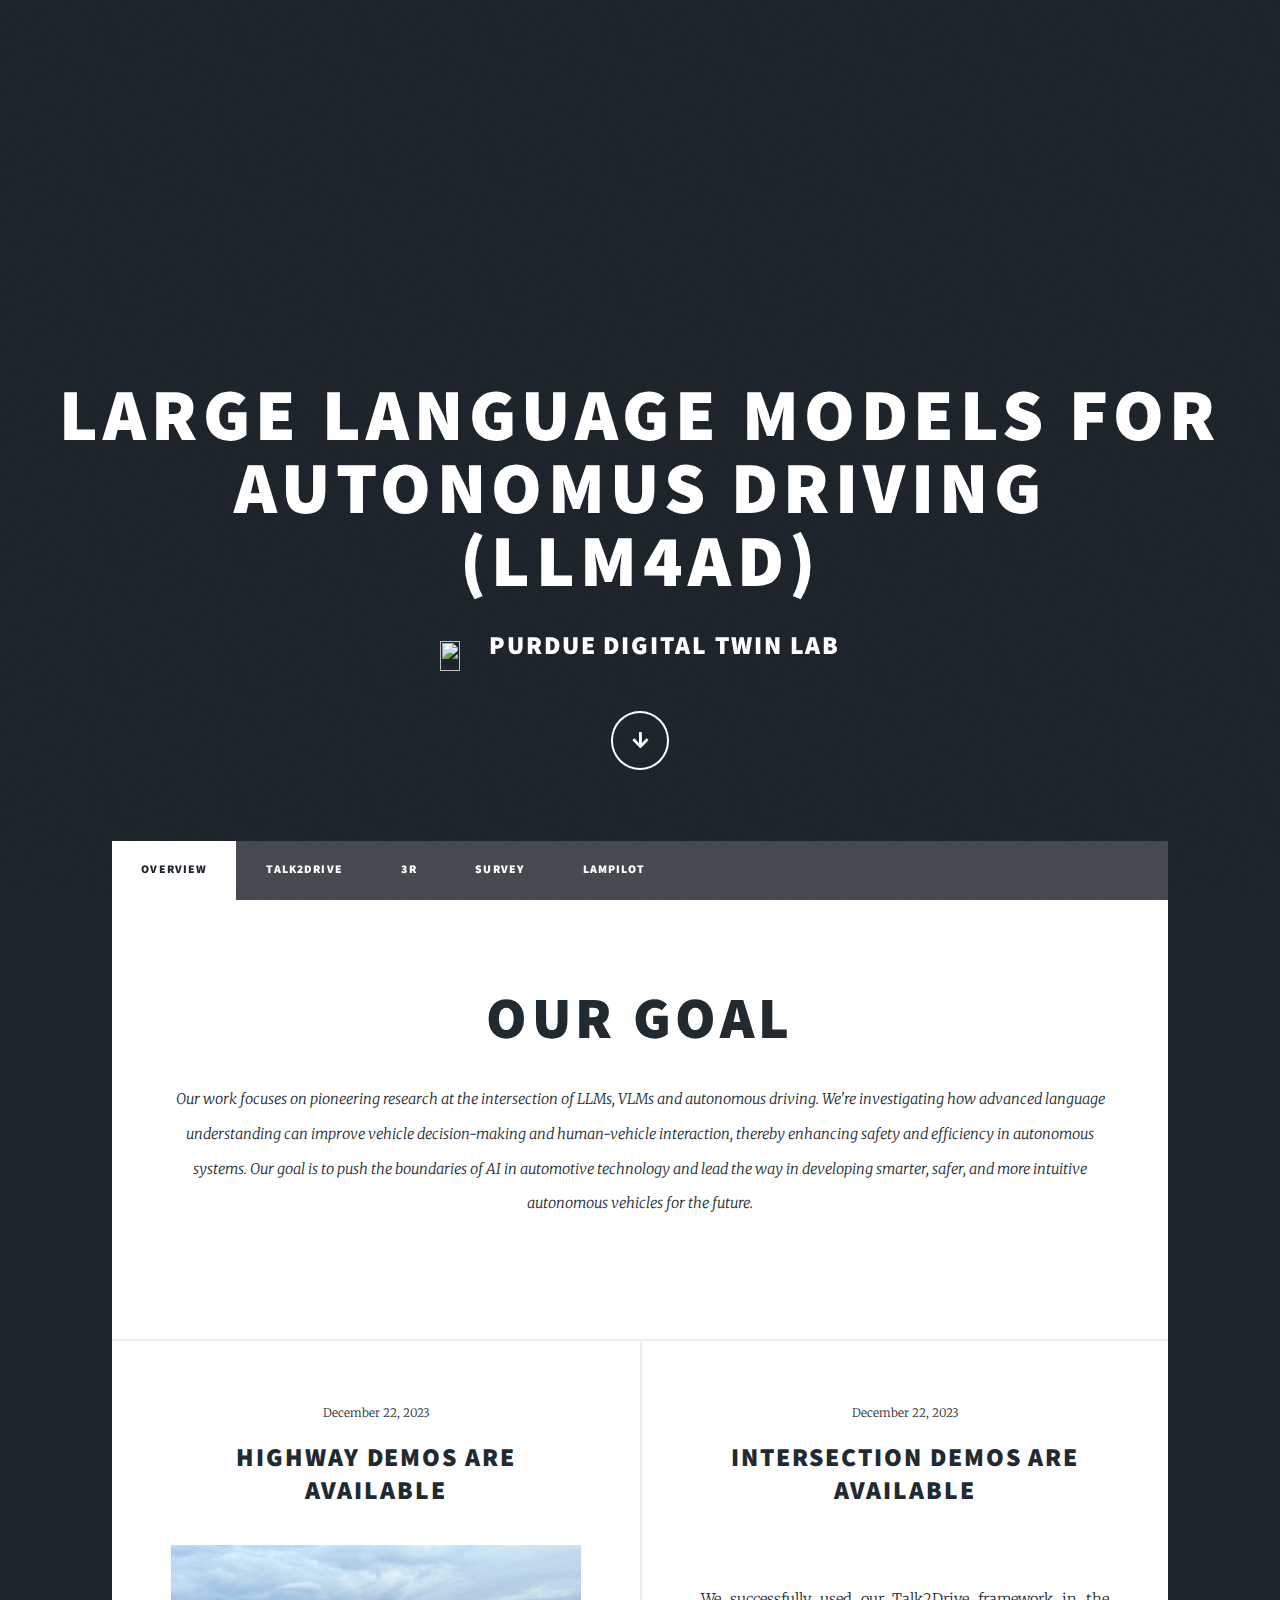
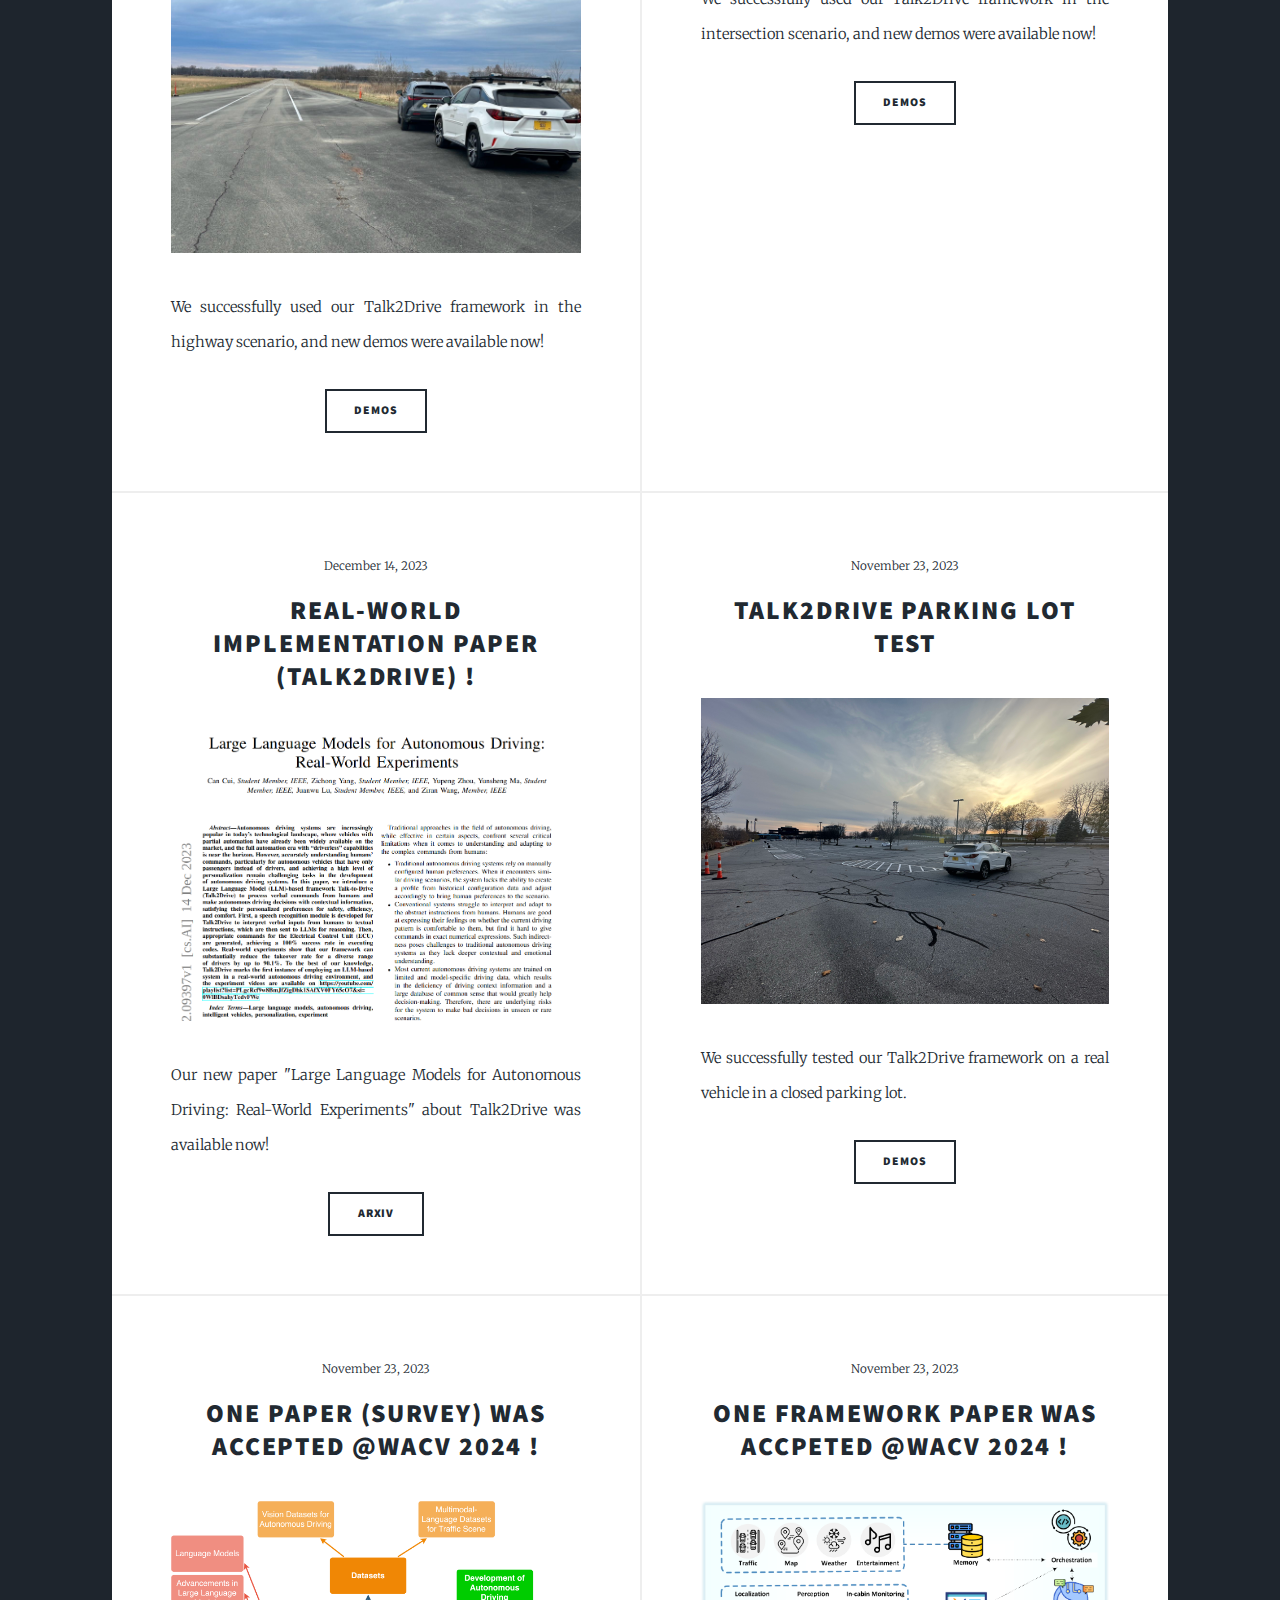
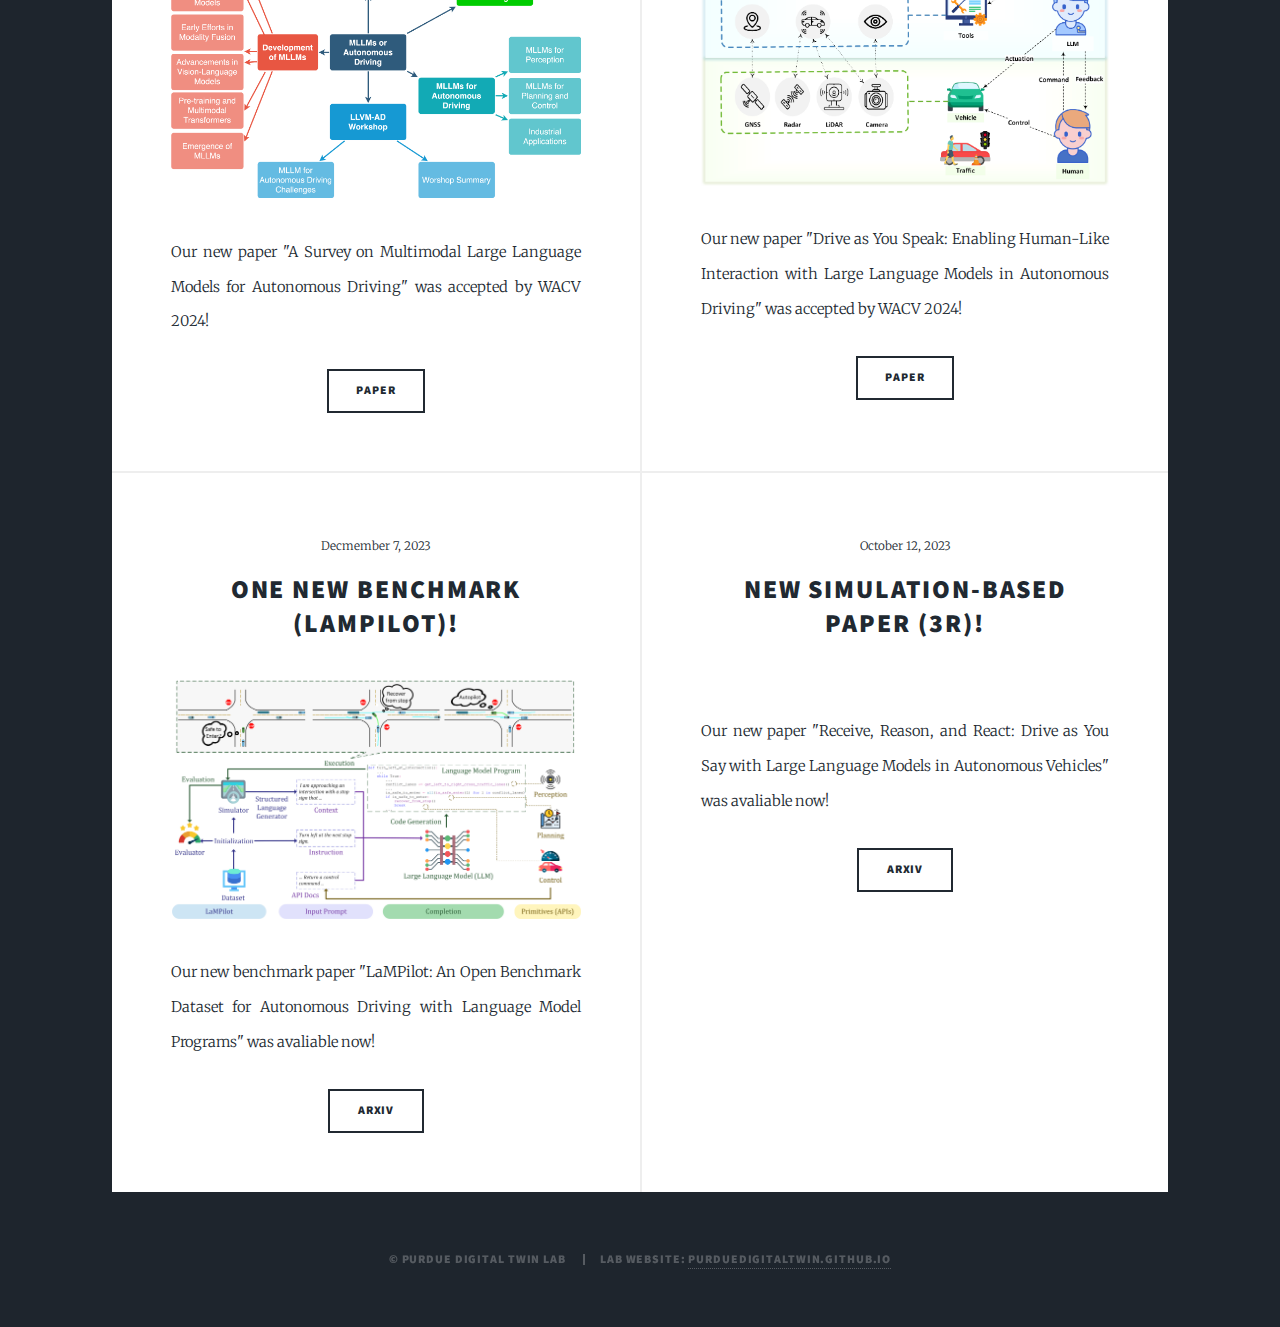
==== commit a34ced52: "[2/4/24] add hyperlink" ====
--- a/index.html
+++ b/index.html
@@ -26,8 +26,8 @@
     <div id="intro">
         <h1>Large Language Models for Autonomus Driving <br/>
             (LLM4AD)<br/></h1>
-            <h2><span class="image left"><img src="images/purdue_logo.png" height="50" alt=""/></span>
-                </hr>Purdue Digital Twin Lab
+            <h2><span class="image left"><img src="images/purdue_logo.png" height="30" alt=""/></span>
+                </hr><a href="https://purduedigitaltwin.github.io/">Purdue Digital Twin Lab<br/></a>
             </h2>
         <!-- <h2>Purdue Digital Twin Lab</h2> -->
 <!--        <p>Welcome to the forefront of innovation where language meets autonomous driving.-->
@@ -42,6 +42,7 @@
     <header id="header">
         <a href="index.html" class="logo">LLM4AD</a>
     </header>
+
 
     <!-- Nav -->
     <nav id="nav">
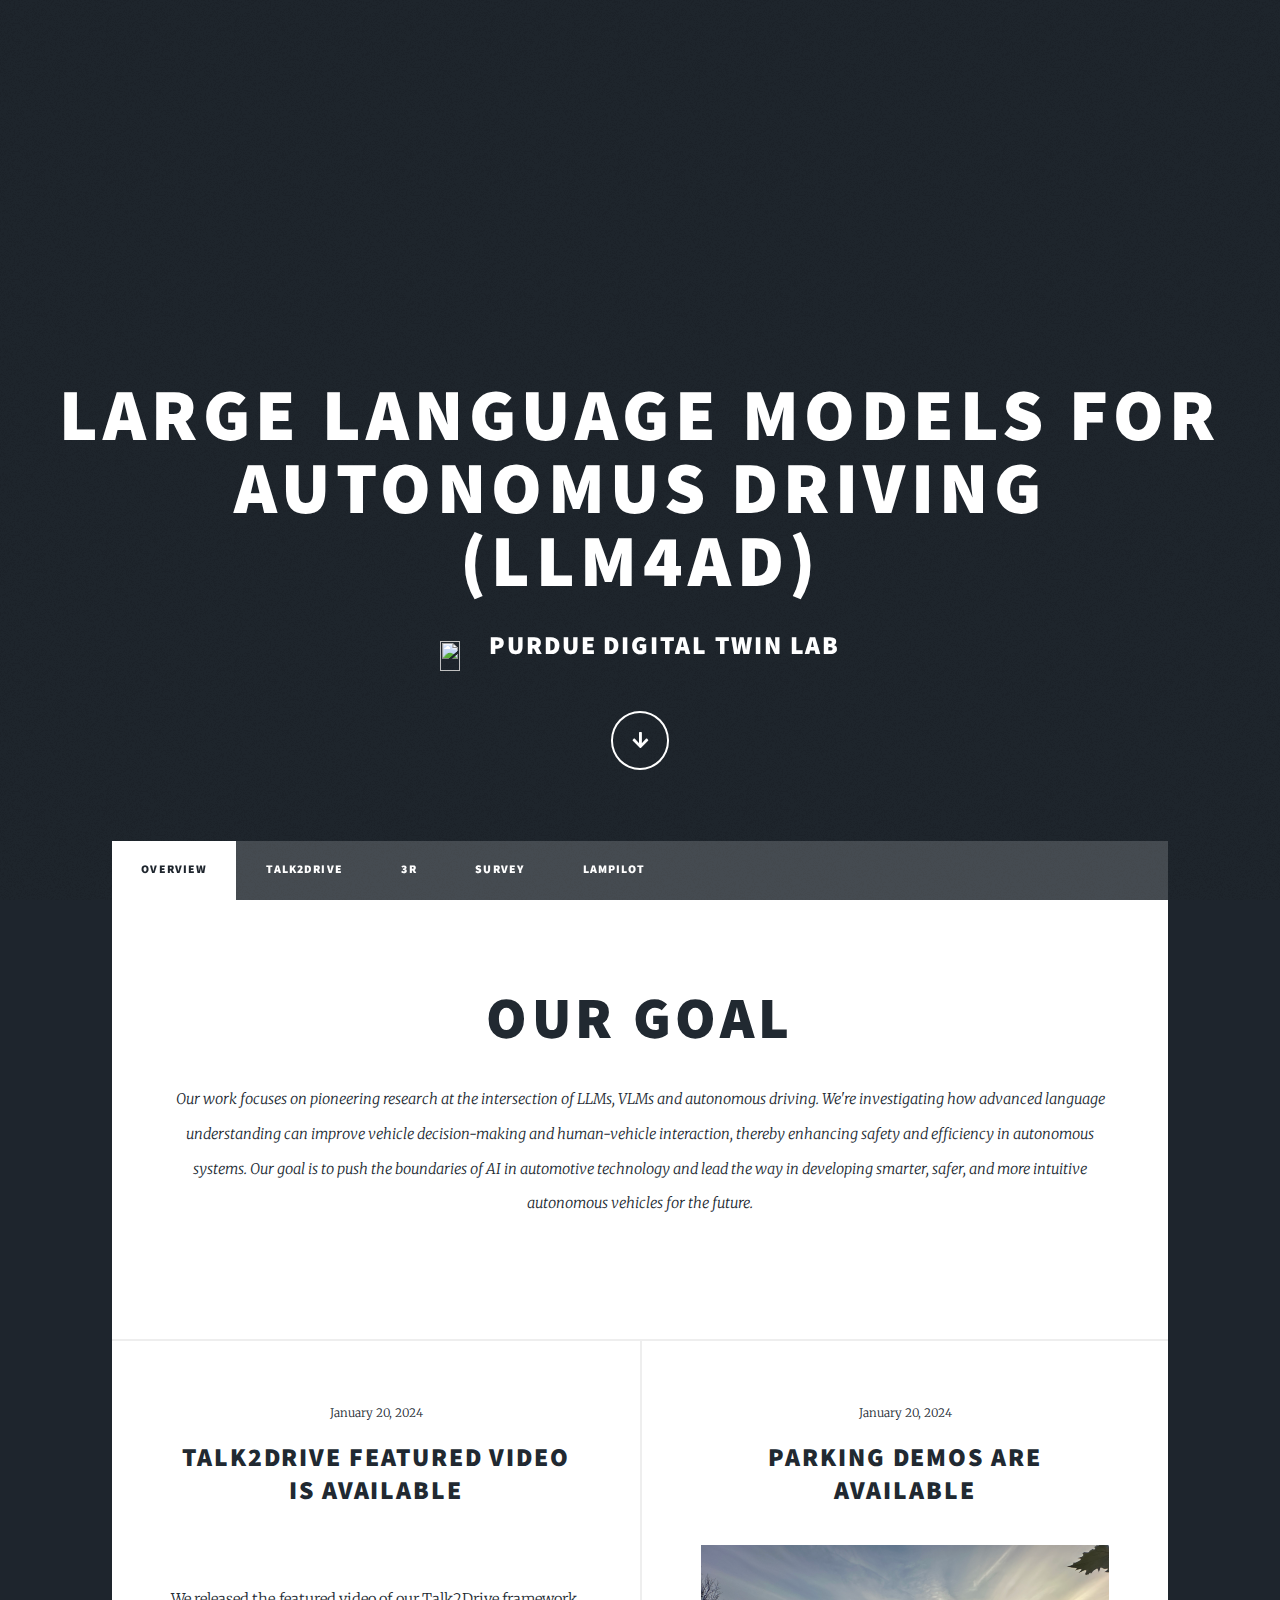
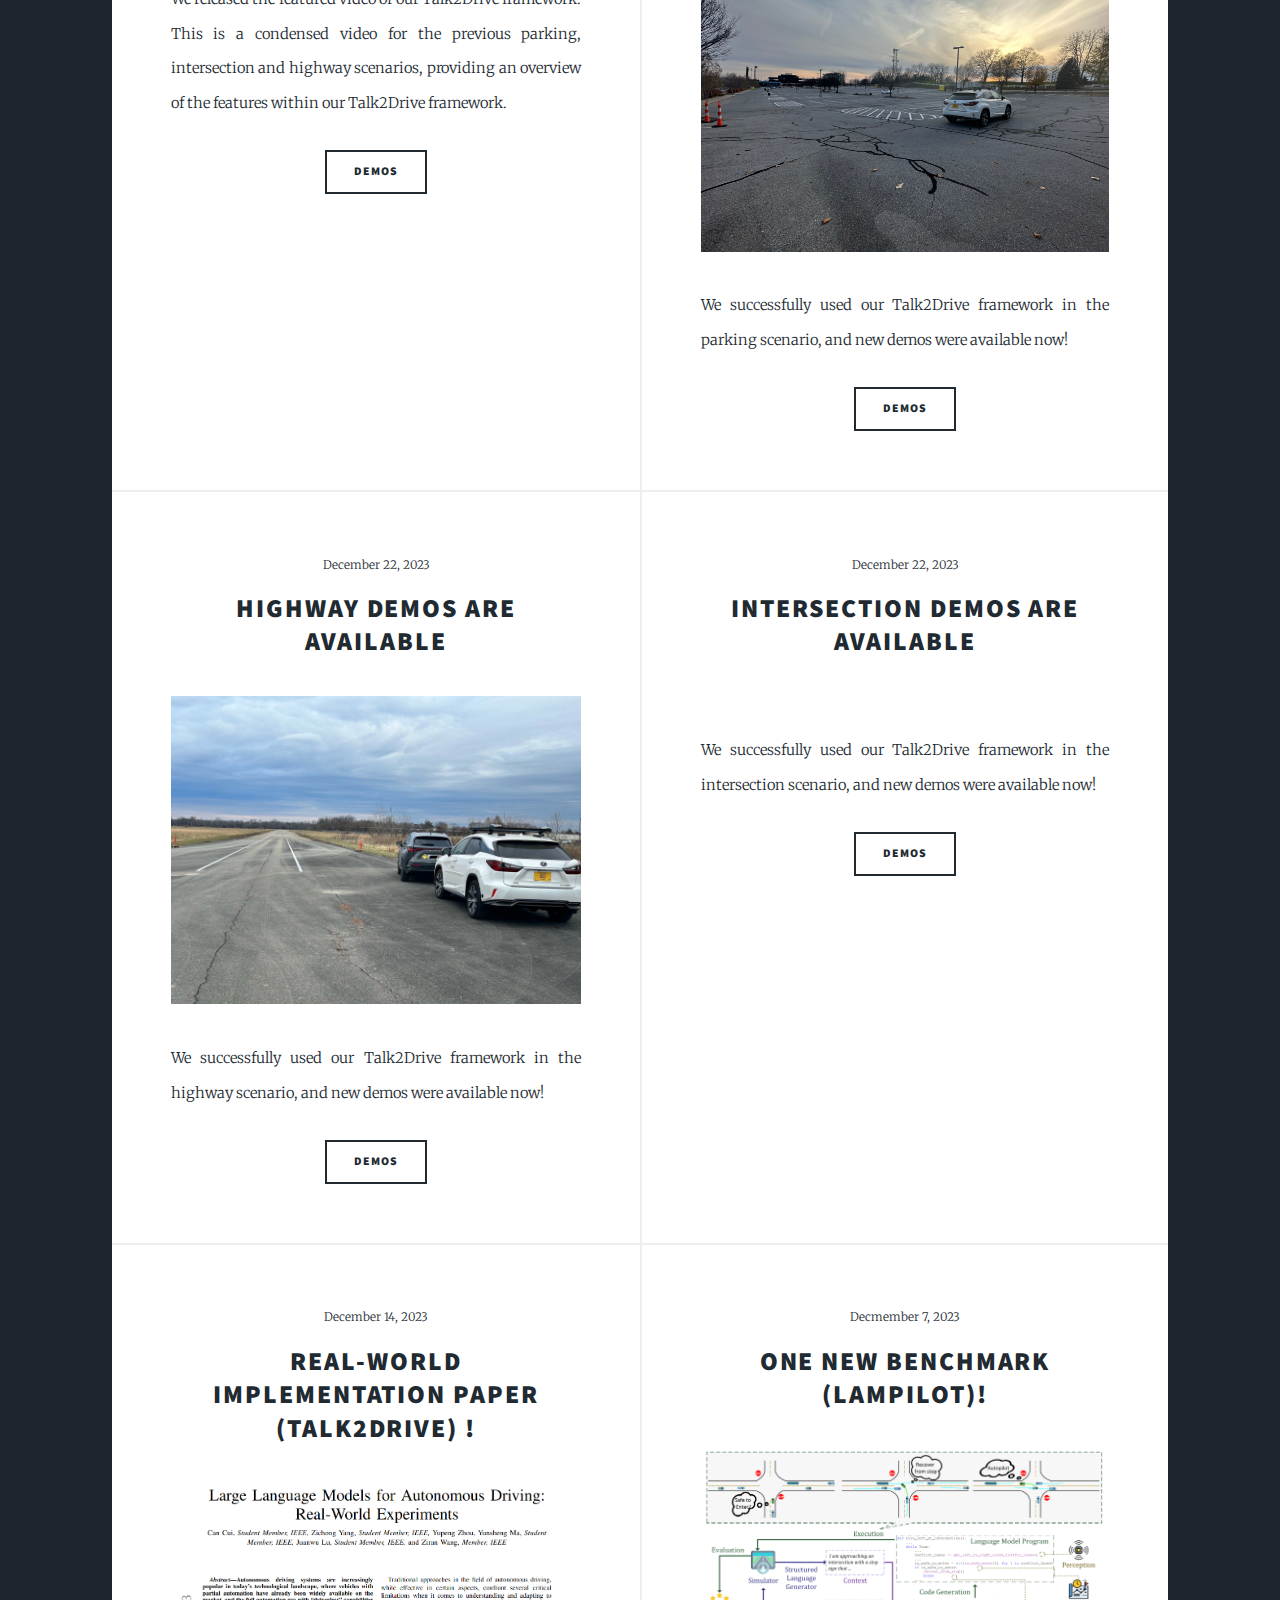
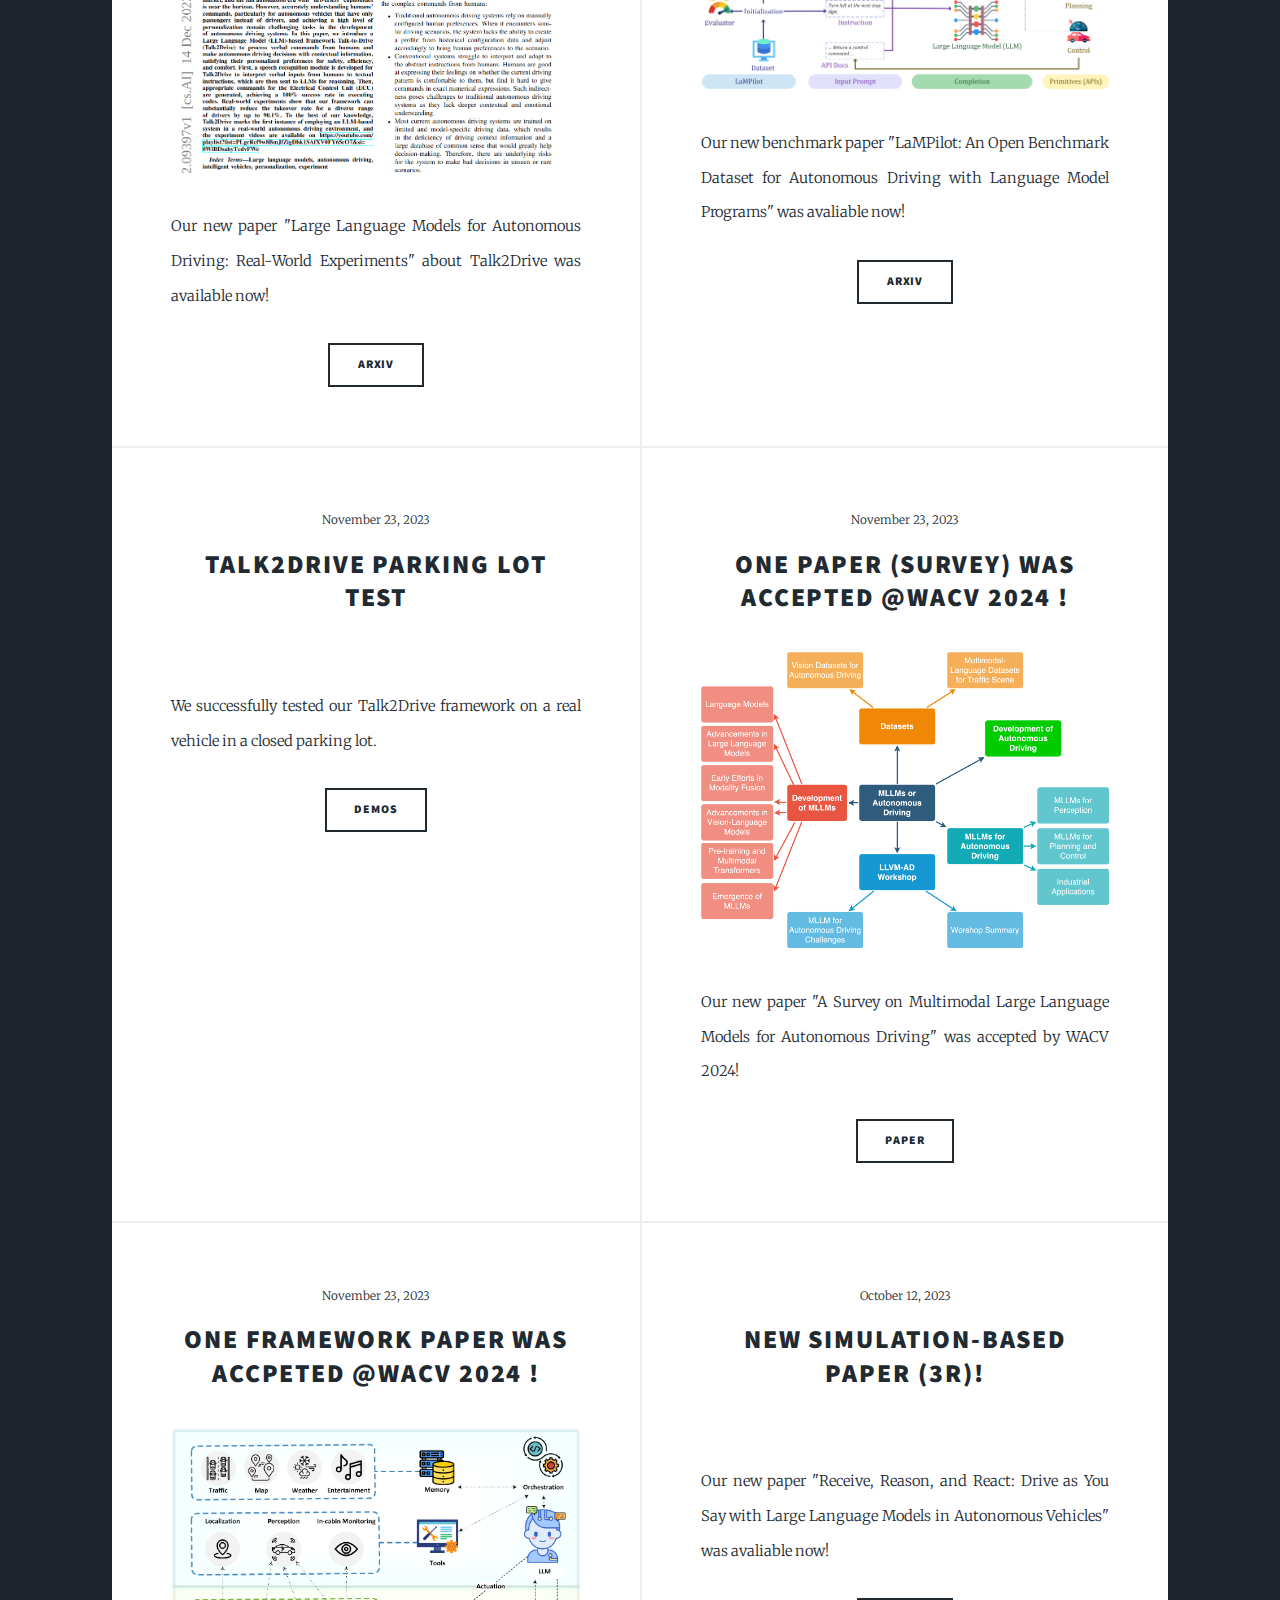
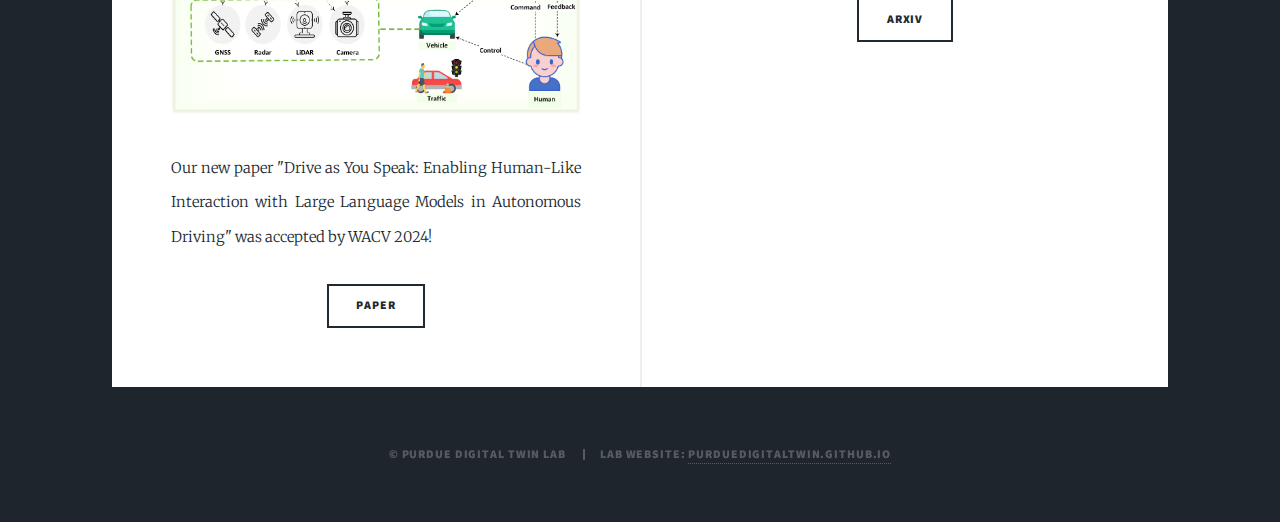
==== commit 5ba2fcea: "[020624] fix demo" ====
--- a/index.html
+++ b/index.html
@@ -8,209 +8,238 @@
 
 <head>
     <title>LLM4AD|Purdue Digital Twin Lab</title>
-    <meta charset="utf-8"/>
-    <meta name="viewport" content="width=device-width, initial-scale=1, user-scalable=no"/>
-    <link rel="stylesheet" href="assets/css/main.css"/>
-    <link rel="icon" href="images/icon_36_36.png"/>
+    <meta charset="utf-8" />
+    <meta name="viewport" content="width=device-width, initial-scale=1, user-scalable=no" />
+    <link rel="stylesheet" href="assets/css/main.css" />
+    <link rel="icon" href="images/icon_36_36.png" />
     <noscript>
-        <link rel="stylesheet" href="assets/css/noscript.css"/>
+        <link rel="stylesheet" href="assets/css/noscript.css" />
     </noscript>
 </head>
 
 <body class="is-preload">
 
-<!-- Wrapper -->
-<div id="wrapper" class="fade-in">
-
-    <!-- Intro -->
-    <div id="intro">
-        <h1>Large Language Models for Autonomus Driving <br/>
-            (LLM4AD)<br/></h1>
-            <h2><span class="image left"><img src="images/purdue_logo.png" height="30" alt=""/></span>
-                </hr><a href="https://purduedigitaltwin.github.io/">Purdue Digital Twin Lab<br/></a>
+    <!-- Wrapper -->
+    <div id="wrapper" class="fade-in">
+
+        <!-- Intro -->
+        <div id="intro">
+            <h1>Large Language Models for Autonomus Driving <br />
+                (LLM4AD)<br /></h1>
+            <h2><span class="image left"><img src="images/purdue_logo.png" height="30" alt="" /></span>
+                </hr><a href="https://purduedigitaltwin.github.io/">Purdue Digital Twin Lab<br /></a>
             </h2>
-        <!-- <h2>Purdue Digital Twin Lab</h2> -->
-<!--        <p>Welcome to the forefront of innovation where language meets autonomous driving.-->
-<!--            Our website is a hub for the latest research, breakthroughs, and discussions in this area from Purdue-->
-<!--            Digital Twin Lab.</p>-->
-        <ul class="actions">
-            <li><a href="#header" class="button icon solid solo fa-arrow-down scrolly">Continue</a></li>
-        </ul>
+            <!-- <h2>Purdue Digital Twin Lab</h2> -->
+            <!--        <p>Welcome to the forefront of innovation where language meets autonomous driving.-->
+            <!--            Our website is a hub for the latest research, breakthroughs, and discussions in this area from Purdue-->
+            <!--            Digital Twin Lab.</p>-->
+            <ul class="actions">
+                <li><a href="#header" class="button icon solid solo fa-arrow-down scrolly">Continue</a></li>
+            </ul>
+        </div>
+
+        <!-- Header -->
+        <header id="header">
+            <a href="index.html" class="logo">LLM4AD</a>
+        </header>
+
+
+        <!-- Nav -->
+        <nav id="nav">
+            <ul class="links">
+                <li class="active"><a href="index.html">Overview</a></li>
+                <li><a href="talk2drive.html">Talk2Drive</a></li>
+                <li><a href="3R.html">3R</a></li>
+                <li><a href="survey.html">Survey</a></li>
+                <li><a href="lampilot.html">Lampilot</a></li>
+            </ul>
+        </nav>
+
+        <!-- Main -->
+        <div id="main">
+
+            <!-- Featured Post -->
+            <article class="post featured">
+                <header class="major">
+                    <!-- <span class="date">April 25, 2017</span> -->
+                    <h2><a href="#">Our Goal<br /></a></h2>
+                    <p> Our work focuses on pioneering research at the intersection of LLMs, VLMs and autonomous
+                        driving.
+                        We're investigating how advanced language understanding can improve vehicle decision-making and
+                        human-vehicle interaction, thereby enhancing safety and efficiency in autonomous systems. Our
+                        goal
+                        is to push the boundaries of AI in automotive technology and lead the way in developing smarter,
+                        safer, and more intuitive autonomous vehicles for the future.<br /></p>
+                </header>
+
+
+                <!--            <header>-->
+                <!--                <p>Main Areas:<br/>-->
+                <!--                    1. Developing and implementing LLM-based frameworks specifically tailored for autonomous-->
+                <!--                    driving.<br/>-->
+                <!--                    2. Actual deployment of our LLM-based frameworks in real-world vehicles to test and refine their-->
+                <!--                    capabilities.<br/>-->
+                <!--                    3. Improving human-machine interfaces to create more intuitive and user-friendly interactions in-->
+                <!--                    autonomous vehicles. <br/>-->
+                <!--                    4. Enhancing the personalized autonomous driving system using LLM-based frameworks.<br/>-->
+                <!--                    5. Maintaining a steadfast commitment to safety in all our innovations, ensuring reliable and-->
+                <!--                    secure advancements in autonomous driving technology. <br/>-->
+                <!--                </p>-->
+                <!--            </header>-->
+            </article>
+
+            <!-- Posts -->
+            <section class="posts">
+                <article>
+                    <header>
+                        <span class="date">January 20, 2024</span>
+                        <h2><a href="#">Talk2Drive Featured video is Available <br /></a></h2>
+                    </header>
+                    <a href="#" class="image fit"><img src="images/cover(1).png" alt="" /></a>
+                    <p>We released the featured video of our Talk2Drive framework. This is a condensed video for the
+                        previous parking, intersection and highway scenarios, providing an overview of the features
+                        within our Talk2Drive framework. </p>
+                    <ul class="actions special">
+                        <li><a href="https://www.youtube.com/watch?v=4BWsfPaq1Ro" class="button">Demos</a></li>
+                    </ul>
+                </article>
+                <article>
+                    <header>
+                        <span class="date">January 20, 2024</span>
+                        <h2><a href="#">Parking Demos are Available <br /></a></h2>
+                    </header>
+                    <a href="#" class="image fit"><img src="images/parking.png" alt="" /></a>
+                    <p>We successfully used our Talk2Drive framework in the parking scenario, and new demos were
+                        available now! </p>
+                    <ul class="actions special">
+                        <li><a href="https://www.youtube.com/watch?v=_nRmJjIS0pM&t=141s" class="button">Demos</a></li>
+                    </ul>
+                </article>
+                <article>
+                    <header>
+                        <span class="date">December 22, 2023</span>
+                        <h2><a href="#">Highway Demos are Available <br /></a></h2>
+                    </header>
+                    <a href="#" class="image fit"><img src="images/high.png" alt="" /></a>
+                    <p>We successfully used our Talk2Drive framework in the highway scenario, and new demos were
+                        available now! </p>
+                    <ul class="actions special">
+                        <li><a href="https://www.youtube.com/watch?v=mJk_Ru4Atjc" class="button">Demos</a></li>
+                    </ul>
+                </article>
+                <article>
+                    <header>
+                        <span class="date">December 22, 2023</span>
+                        <h2><a href="#">Intersection Demos are Available<br /></a></h2>
+                    </header>
+                    <a href="#" class="image fit"><img src="images/inter.png" alt="" /></a>
+                    <p>We successfully used our Talk2Drive framework in the intersection scenario, and new demos were
+                        available now!</p>
+                    <ul class="actions special">
+                        <li><a href="https://www.youtube.com/watch?v=KlJ_dHuEkwI&t=1s" class="button">Demos</a></li>
+                    </ul>
+                </article>
+                <article>
+                    <header>
+                        <span class="date">December 14, 2023</span>
+                        <h2><a href="#">Real-world Implementation paper (Talk2Drive) !<br /></h2>
+                    </header>
+                    <a href="#" class="image fit"><img src="images/arxiv.png" alt="" /></a>
+                    <p>Our new paper "Large Language Models for Autonomous Driving: Real-World Experiments" about
+                        Talk2Drive was available now!</p>
+                    <ul class="actions special">
+                        <li><a href="https://arxiv.org/abs/2312.09397" class="button">Arxiv</a></li>
+                    </ul>
+                </article>
+                <article>
+                    <header>
+                        <span class="date">Decmember 7, 2023</span>
+                        <h2><a href="#">One new Benchmark (LaMPilot)!<br /></h2>
+                    </header>
+                    <a href="#" class="image fit"><img src="images/lampilot.png" alt="" /></a>
+                    <p> Our new benchmark paper
+                        "LaMPilot: An Open Benchmark Dataset for Autonomous Driving with Language Model Programs" was
+                        avaliable now!</p>
+                    <ul class="actions special">
+                        <li><a href="https://arxiv.org/abs/2312.04372" class="button">Arxiv</a></li>
+                    </ul>
+                </article>
+                <article>
+                    <header>
+                        <span class="date">November 23, 2023</span>
+                        <h2><a href="#">Talk2Drive Parking lot Test<br /></h2>
+                    </header>
+                    <a href="#" class="image fit"><img src="images/start_p.png" alt="" /></a>
+                    <p> We successfully tested our Talk2Drive framework on a real vehicle in a closed parking lot.
+                    </p>
+                    <ul class="actions special">
+                        <li><a href="https://www.youtube.com/watch?v=RY8Rdt0Sobk" class="button">Demos</a></li>
+                    </ul>
+                </article>
+                <article>
+                    <header>
+                        <span class="date">November 23, 2023</span>
+                        <h2><a href="#">One Paper (Survey) was Accepted @WACV 2024 !<br /></h2>
+                    </header>
+                    <a href="#" class="image fit"><img src="images/workflow_survey.png" alt="" /></a>
+                    <p> Our new paper
+                        "A Survey on Multimodal Large Language Models for Autonomous Driving" was accepted by WACV 2024!
+                    </p>
+                    <ul class="actions special">
+                        <li><a href="https://openaccess.thecvf.com/content/WACV2024W/LLVM-AD/html
+											/Cui_A_Survey_on_Multimodal_Large_Language_Models_for_Autonomous_Driving_WACVW_2024_paper.html"
+                                class="button">Paper</a></li>
+                    </ul>
+                </article>
+                <article>
+                    <header>
+                        <span class="date">November 23, 2023</span>
+                        <h2><a href="#">One Framework Paper was Accpeted @WACV 2024 !<br /></h2>
+                    </header>
+                    <a href="#" class="image fit"><img src="images/framework.png" alt="" /></a>
+                    <p> Our new paper
+                        "Drive as You Speak: Enabling Human-Like Interaction with Large Language Models in Autonomous
+                        Driving" was accepted by WACV 2024!
+                    </p>
+                    <ul class="actions special">
+                        <li>
+                            <a href="https://openaccess.thecvf.com/content/WACV2024W/LLVM-AD/html/Cui_Drive_As_You_Speak_Enabling_Human-Like_Interaction_With_Large_Language_WACVW_2024_paper.html"
+                                class="button">Paper</a>
+                        </li>
+                    </ul>
+                </article>
+
+                <article>
+                    <header>
+                        <span class="date">October 12, 2023</span>
+                        <h2><a href="#">New simulation-based Paper (3R)!<br /></h2>
+                    </header>
+                    <a href="#" class="image fit"><img src="images/highway.png" alt="" /></a>
+                    <p> Our new paper
+                        "Receive, Reason, and React: Drive as You Say with Large Language Models in Autonomous Vehicles"
+                        was avaliable now!</p>
+                    <ul class="actions special">
+                        <li><a href="https://arxiv.org/abs/2310.08034" class="button">Arxiv</a></li>
+                    </ul>
+                </article>
+            </section>
+        </div>
+        <div id="copyright">
+            <ul>
+                <li>&copy; Purdue DIgital Twin Lab</li>
+                <li>Lab Website: <a href="https://purduedigitaltwin.github.io">purduedigitaltwin.github.io</a></li>
+            </ul>
+        </div>
     </div>
 
-    <!-- Header -->
-    <header id="header">
-        <a href="index.html" class="logo">LLM4AD</a>
-    </header>
-
-
-    <!-- Nav -->
-    <nav id="nav">
-        <ul class="links">
-            <li class="active"><a href="index.html">Overview</a></li>
-            <li><a href="talk2drive.html">Talk2Drive</a></li>
-            <li><a href="3R.html">3R</a></li>
-            <li><a href="survey.html">Survey</a></li>
-            <li><a href="lampilot.html">Lampilot</a></li>
-        </ul>
-    </nav>
-
-    <!-- Main -->
-    <div id="main">
-
-        <!-- Featured Post -->
-        <article class="post featured">
-            <header class="major">
-                <!-- <span class="date">April 25, 2017</span> -->
-                <h2><a href="#">Our Goal<br/></a></h2>
-                <p> Our work focuses on pioneering research at the intersection of LLMs, VLMs and autonomous driving.
-                    We're investigating how advanced language understanding can improve vehicle decision-making and
-                    human-vehicle interaction, thereby enhancing safety and efficiency in autonomous systems. Our goal
-                    is to push the boundaries of AI in automotive technology and lead the way in developing smarter,
-                    safer, and more intuitive autonomous vehicles for the future.<br/></p>
-            </header>
-
-
-<!--            <header>-->
-<!--                <p>Main Areas:<br/>-->
-<!--                    1. Developing and implementing LLM-based frameworks specifically tailored for autonomous-->
-<!--                    driving.<br/>-->
-<!--                    2. Actual deployment of our LLM-based frameworks in real-world vehicles to test and refine their-->
-<!--                    capabilities.<br/>-->
-<!--                    3. Improving human-machine interfaces to create more intuitive and user-friendly interactions in-->
-<!--                    autonomous vehicles. <br/>-->
-<!--                    4. Enhancing the personalized autonomous driving system using LLM-based frameworks.<br/>-->
-<!--                    5. Maintaining a steadfast commitment to safety in all our innovations, ensuring reliable and-->
-<!--                    secure advancements in autonomous driving technology. <br/>-->
-<!--                </p>-->
-<!--            </header>-->
-        </article>
-
-        <!-- Posts -->
-        <section class="posts">
-            <article>
-                <header>
-                    <span class="date">December 22, 2023</span>
-                    <h2><a href="#">Highway Demos are Available <br/></a></h2>
-                </header>
-                <a href="#" class="image fit"><img src="images/high.png" alt=""/></a>
-                <p>We successfully used our Talk2Drive framework in the highway scenario, and new demos were
-                    available now! </p>
-                <ul class="actions special">
-                    <li><a href="https://www.youtube.com/watch?v=nmro99dFVn8" class="button">Demos</a></li>
-                </ul>
-            </article>
-            <article>
-                <header>
-                    <span class="date">December 22, 2023</span>
-                    <h2><a href="#">Intersection Demos are Available<br/></a></h2>
-                </header>
-                <a href="#" class="image fit"><img src="images/inter.png" alt=""/></a>
-                <p>We successfully used our Talk2Drive framework in the intersection scenario, and new demos were
-                    available now!</p>
-                <ul class="actions special">
-                    <li><a href="https://www.youtube.com/watch?v=dTG1_bH5DbE" class="button">Demos</a></li>
-                </ul>
-            </article>
-            <article>
-                <header>
-                    <span class="date">December 14, 2023</span>
-                    <h2><a href="#">Real-world Implementation paper (Talk2Drive) !<br/></h2>
-                </header>
-                <a href="#" class="image fit"><img src="images/arxiv.png" alt=""/></a>
-                <p>Our new paper "Large Language Models for Autonomous Driving: Real-World Experiments" about
-                    Talk2Drive was available now!</p>
-                <ul class="actions special">
-                    <li><a href="https://arxiv.org/abs/2312.09397" class="button">Arxiv</a></li>
-                </ul>
-            </article>
-            <article>
-                <header>
-                    <span class="date">November 23, 2023</span>
-                    <h2><a href="#">Talk2Drive Parking lot Test<br/></h2>
-                </header>
-                <a href="#" class="image fit"><img src="images/parking.png" alt=""/></a>
-                <p> We successfully tested our Talk2Drive framework on a real vehicle in a closed parking lot.
-                </p>
-                <ul class="actions special">
-                    <li><a href="https://www.youtube.com/watch?v=RY8Rdt0Sobk" class="button">Demos</a></li>
-                </ul>
-            </article>
-            <article>
-                <header>
-                    <span class="date">November 23, 2023</span>
-                    <h2><a href="#">One Paper (Survey) was Accepted @WACV 2024 !<br/></h2>
-                </header>
-                <a href="#" class="image fit"><img src="images/workflow_survey.png" alt=""/></a>
-                <p> Our new paper
-                    "A Survey on Multimodal Large Language Models for Autonomous Driving" was accepted by WACV 2024!
-                </p>
-                <ul class="actions special">
-                    <li><a href="https://openaccess.thecvf.com/content/WACV2024W/LLVM-AD/html
-											/Cui_A_Survey_on_Multimodal_Large_Language_Models_for_Autonomous_Driving_WACVW_2024_paper.html"
-                           class="button">Paper</a></li>
-                </ul>
-            </article>
-            <article>
-                <header>
-                    <span class="date">November 23, 2023</span>
-                    <h2><a href="#">One Framework Paper was Accpeted @WACV 2024 !<br/></h2>
-                </header>
-                <a href="#" class="image fit"><img src="images/framework.png" alt=""/></a>
-                <p> Our new paper
-                    "Drive as You Speak: Enabling Human-Like Interaction with Large Language Models in Autonomous
-                    Driving" was accepted by WACV 2024!
-                </p>
-                <ul class="actions special">
-                    <li>
-                        <a href="https://openaccess.thecvf.com/content/WACV2024W/LLVM-AD/html/Cui_Drive_As_You_Speak_Enabling_Human-Like_Interaction_With_Large_Language_WACVW_2024_paper.html"
-                           class="button">Paper</a></li>
-                </ul>
-            </article>
-            <article>
-                <header>
-                    <span class="date">Decmember 7, 2023</span>
-                    <h2><a href="#">One new Benchmark (LaMPilot)!<br/></h2>
-                </header>
-                <a href="#" class="image fit"><img src="images/lampilot.png" alt=""/></a>
-                <p> Our new benchmark paper
-                    "LaMPilot: An Open Benchmark Dataset for Autonomous Driving with Language Model Programs" was
-                    avaliable now!</p>
-                <ul class="actions special">
-                    <li><a href="https://arxiv.org/abs/2312.04372" class="button">Arxiv</a></li>
-                </ul>
-            </article>
-            <article>
-                <header>
-                    <span class="date">October 12, 2023</span>
-                    <h2><a href="#">New simulation-based Paper (3R)!<br/></h2>
-                </header>
-                <a href="#" class="image fit"><img src="images/highway.png" alt=""/></a>
-                <p> Our new paper
-                    "Receive, Reason, and React: Drive as You Say with Large Language Models in Autonomous Vehicles"
-                    was avaliable now!</p>
-                <ul class="actions special">
-                    <li><a href="https://arxiv.org/abs/2310.08034" class="button">Arxiv</a></li>
-                </ul>
-            </article>
-        </section>
-    </div>
-    <div id="copyright">
-        <ul>
-            <li>&copy; Purdue DIgital Twin Lab</li>
-            <li>Lab Website: <a href="https://purduedigitaltwin.github.io">purduedigitaltwin.github.io</a></li>
-        </ul>
-    </div>
-</div>
-
-<!-- Scripts -->
-<script src="assets/js/jquery.min.js"></script>
-<script src="assets/js/jquery.scrollex.min.js"></script>
-<script src="assets/js/jquery.scrolly.min.js"></script>
-<script src="assets/js/browser.min.js"></script>
-<script src="assets/js/breakpoints.min.js"></script>
-<script src="assets/js/util.js"></script>
-<script src="assets/js/main.js"></script>
+    <!-- Scripts -->
+    <script src="assets/js/jquery.min.js"></script>
+    <script src="assets/js/jquery.scrollex.min.js"></script>
+    <script src="assets/js/jquery.scrolly.min.js"></script>
+    <script src="assets/js/browser.min.js"></script>
+    <script src="assets/js/breakpoints.min.js"></script>
+    <script src="assets/js/util.js"></script>
+    <script src="assets/js/main.js"></script>
 
 </body>
 
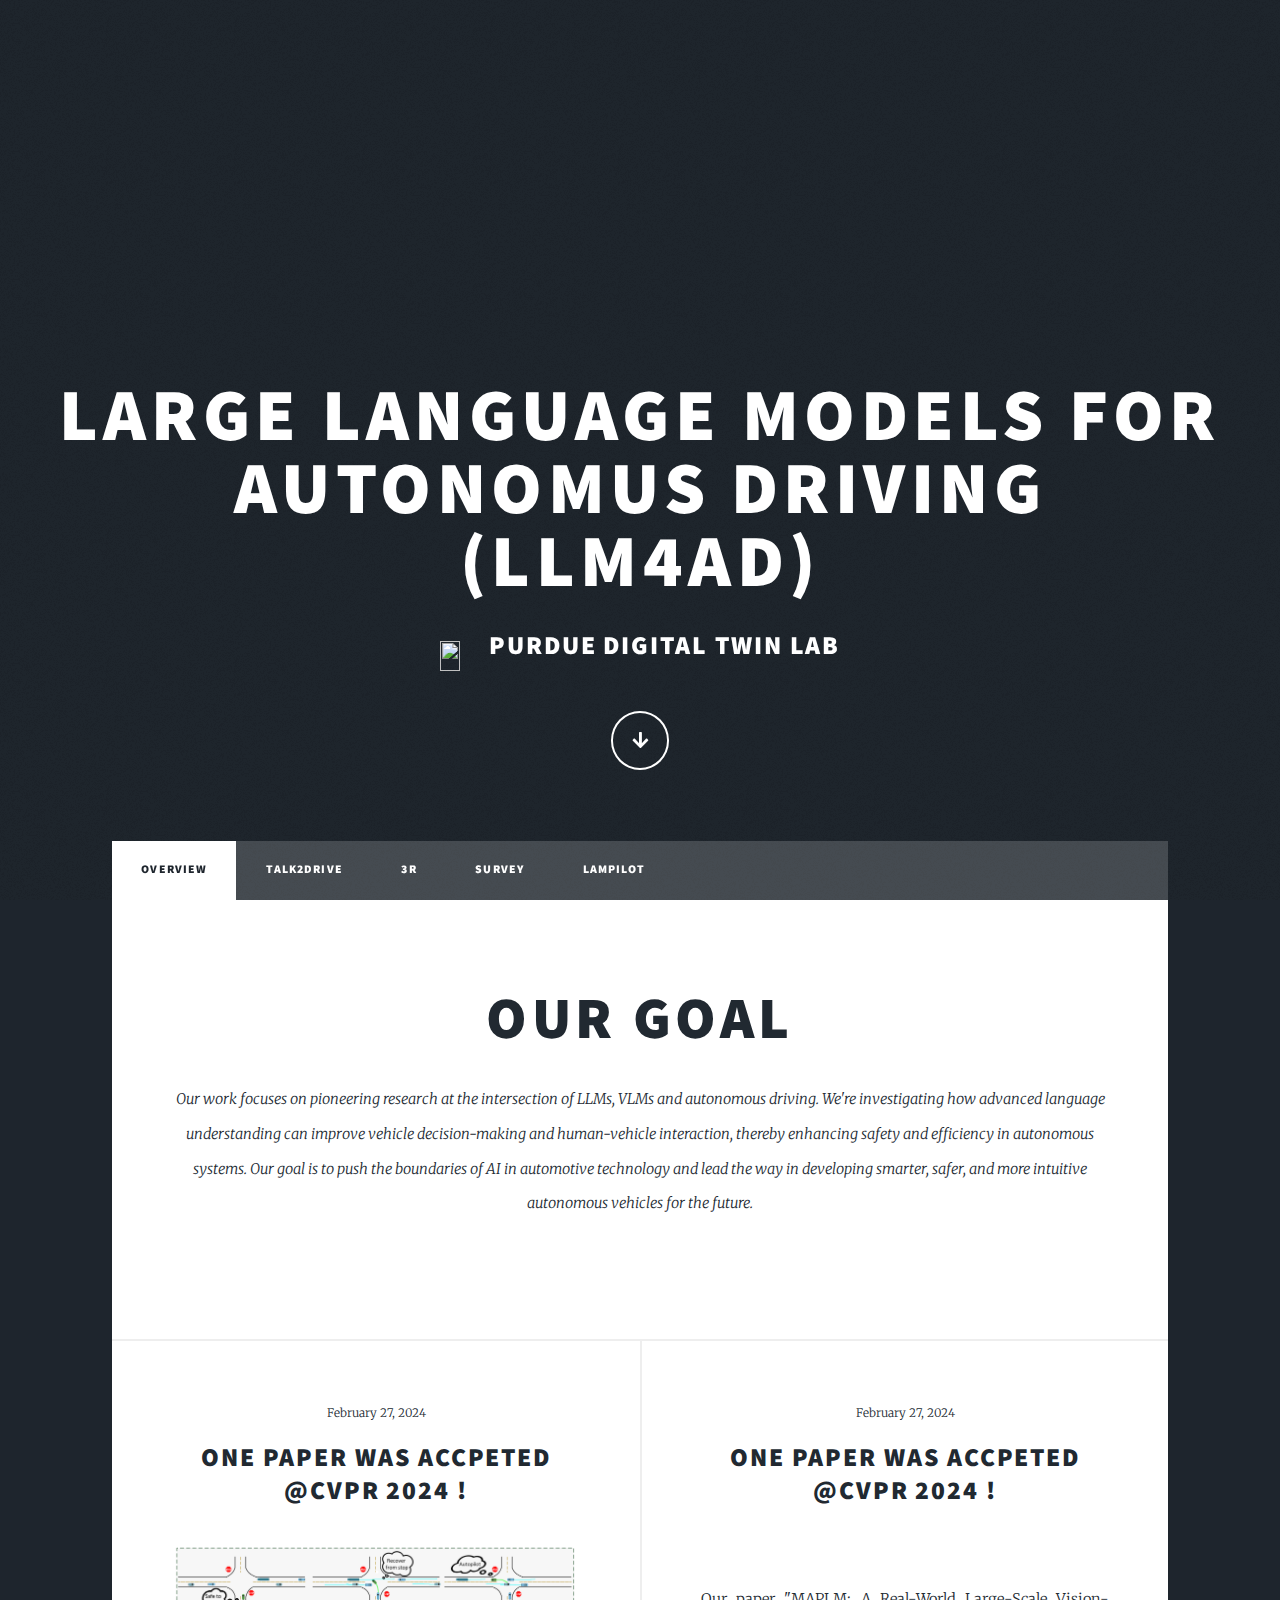
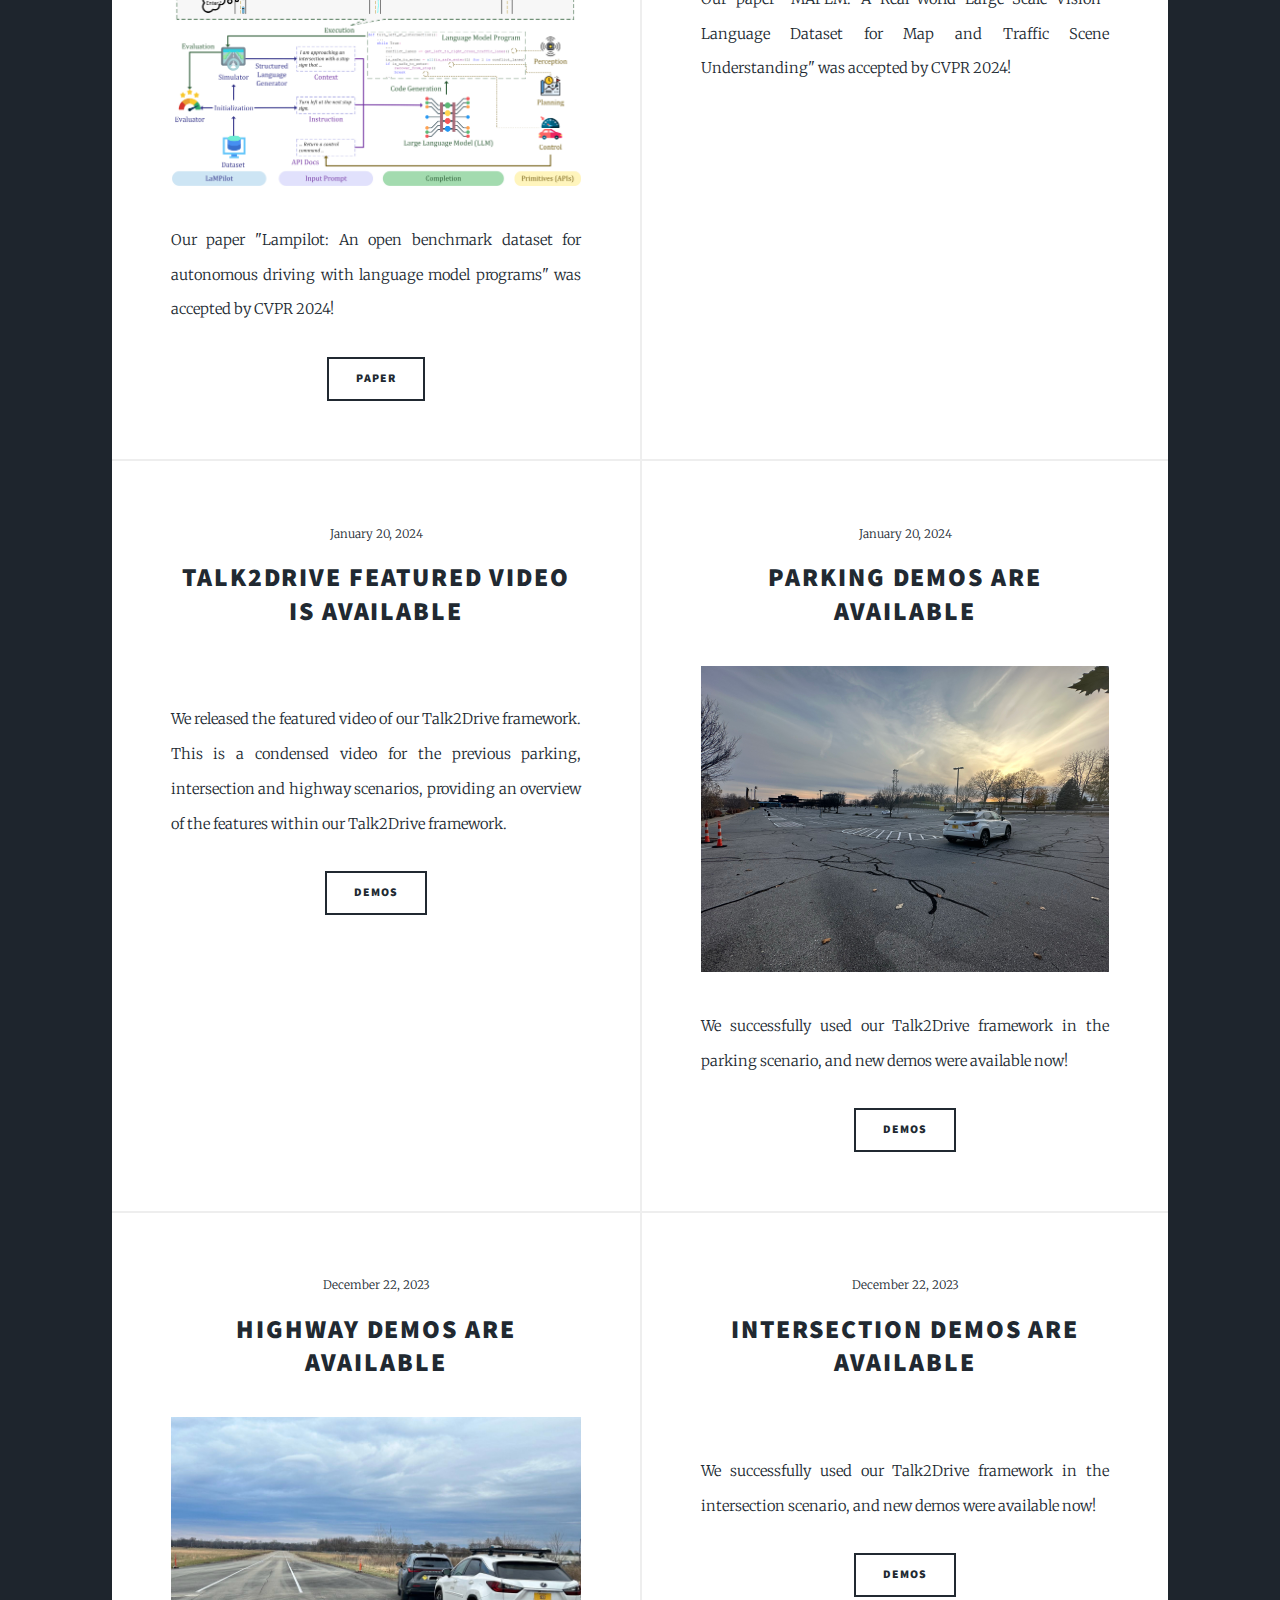
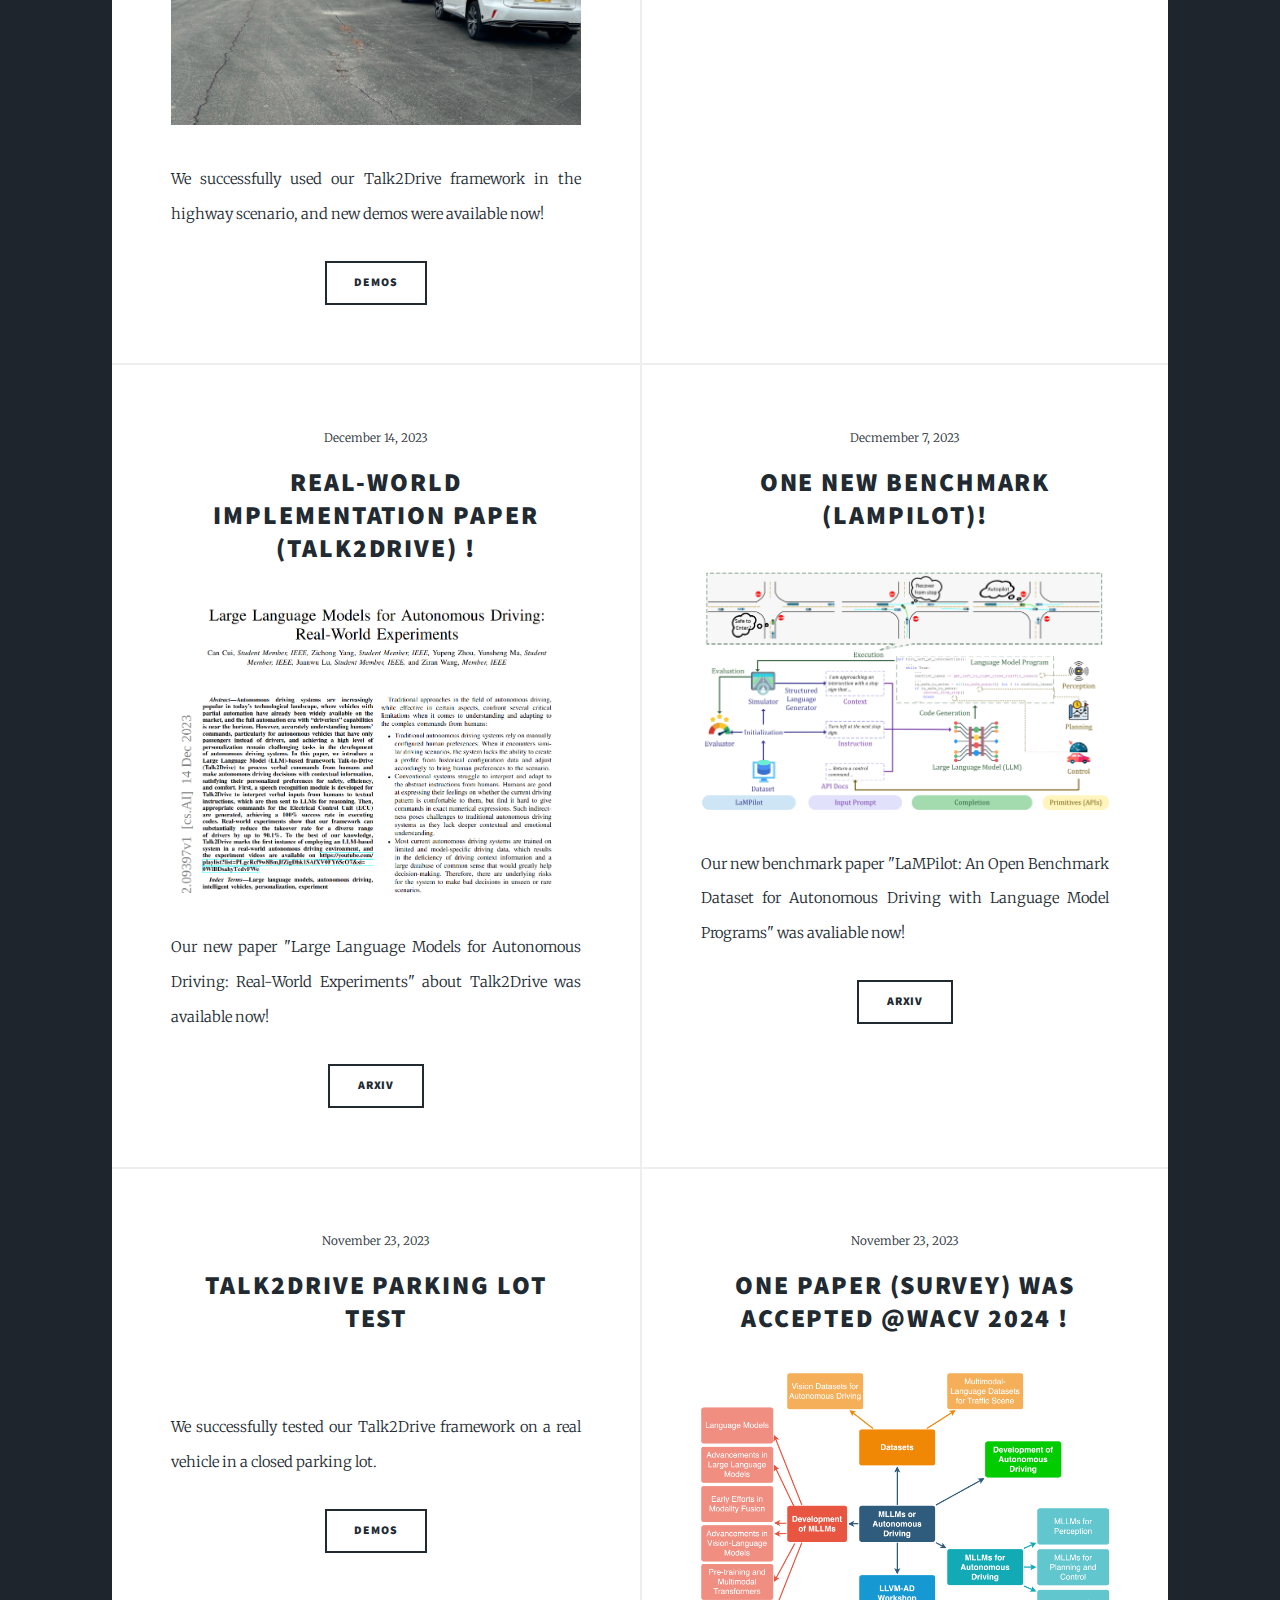
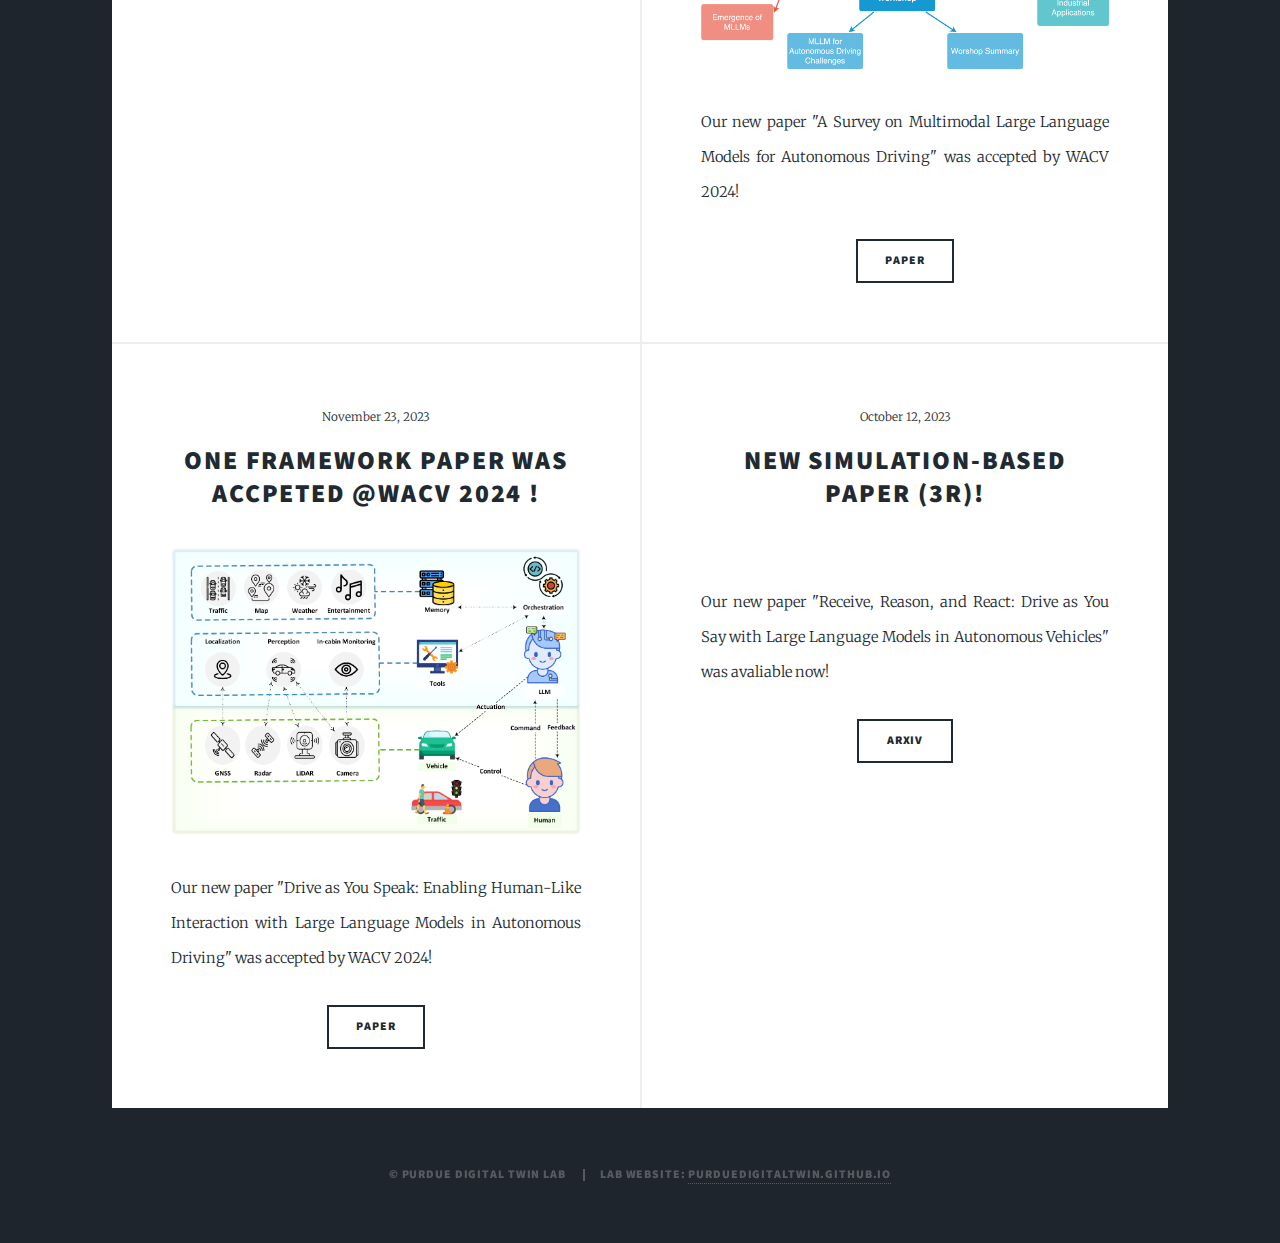
==== commit 0d3259a4: "[05/08/24] update CVPR paper" ====
--- a/index.html
+++ b/index.html
@@ -92,6 +92,41 @@
             <section class="posts">
                 <article>
                     <header>
+                        <span class="date">February 27, 2024</span>
+                        <h2><a href="#">One Paper was Accpeted @CVPR 2024 !<br /></h2>
+                    </header>
+                    <a href="#" class="image fit"><img src="images/lampilot.png" alt="" /></a>
+                    <p> Our paper
+                        "Lampilot: An open benchmark dataset for autonomous driving with language model programs" was
+                        accepted by CVPR 2024!
+                    </p>
+                    <ul class="actions special">
+                        <li>
+                            <a href="https://arxiv.org/abs/2312.04372" class="button">Paper</a>
+                        </li>
+                    </ul>
+                </article>
+
+                <article>
+                    <header>
+                        <span class="date">February 27, 2024</span>
+                        <h2><a href="#">One Paper was Accpeted @CVPR 2024 !<br /></h2>
+                    </header>
+                    <a href="#" class="image fit"><img src="images/maplm.jpg" alt="" /></a>
+                    <p> Our paper
+                        "MAPLM: A Real-World Large-Scale Vision-Language Dataset for Map and Traffic Scene
+                        Understanding" was accepted by CVPR 2024!
+                    </p>
+                    <!-- <ul class="actions special">
+                        <li>
+                            <a href="https://arxiv.org/abs/2312.04372"
+                                class="button">Paper</a>
+                        </li>
+                    </ul> -->
+                </article>
+
+                <article>
+                    <header>
                         <span class="date">January 20, 2024</span>
                         <h2><a href="#">Talk2Drive Featured video is Available <br /></a></h2>
                     </header>
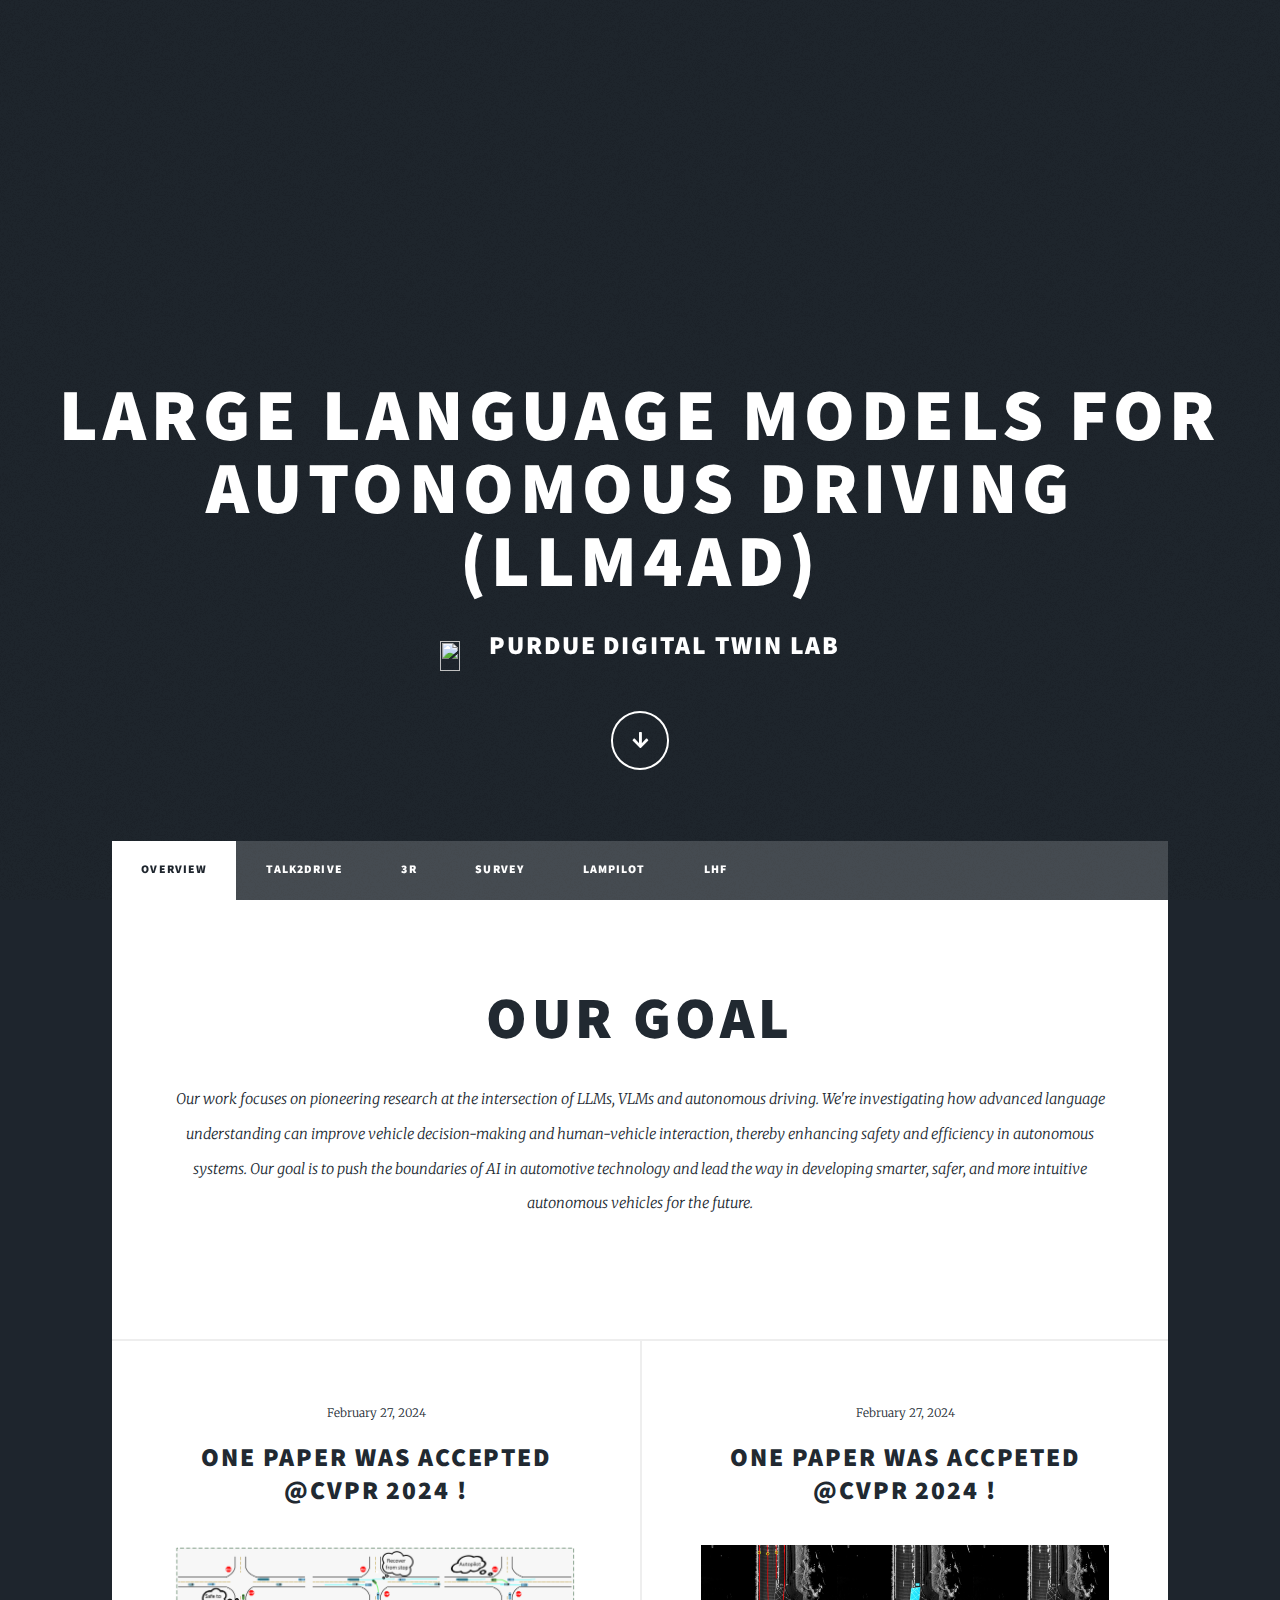
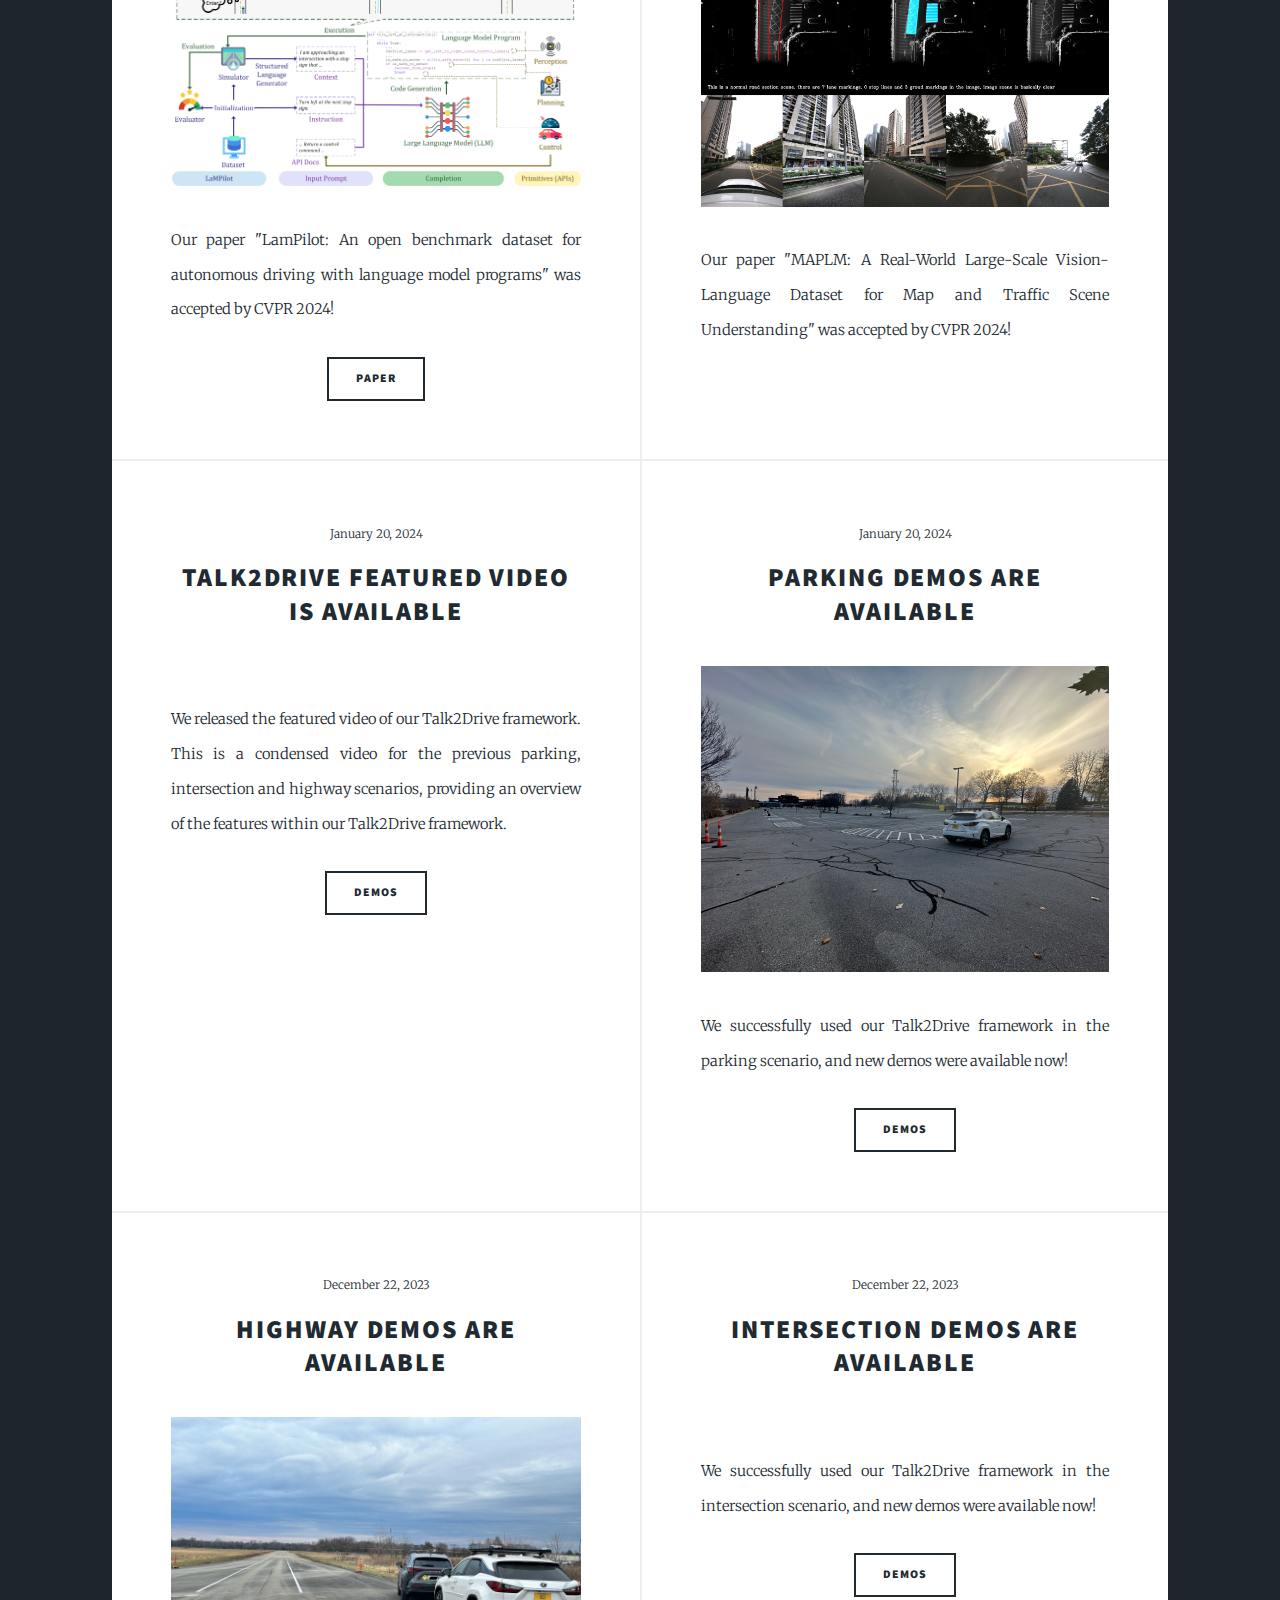
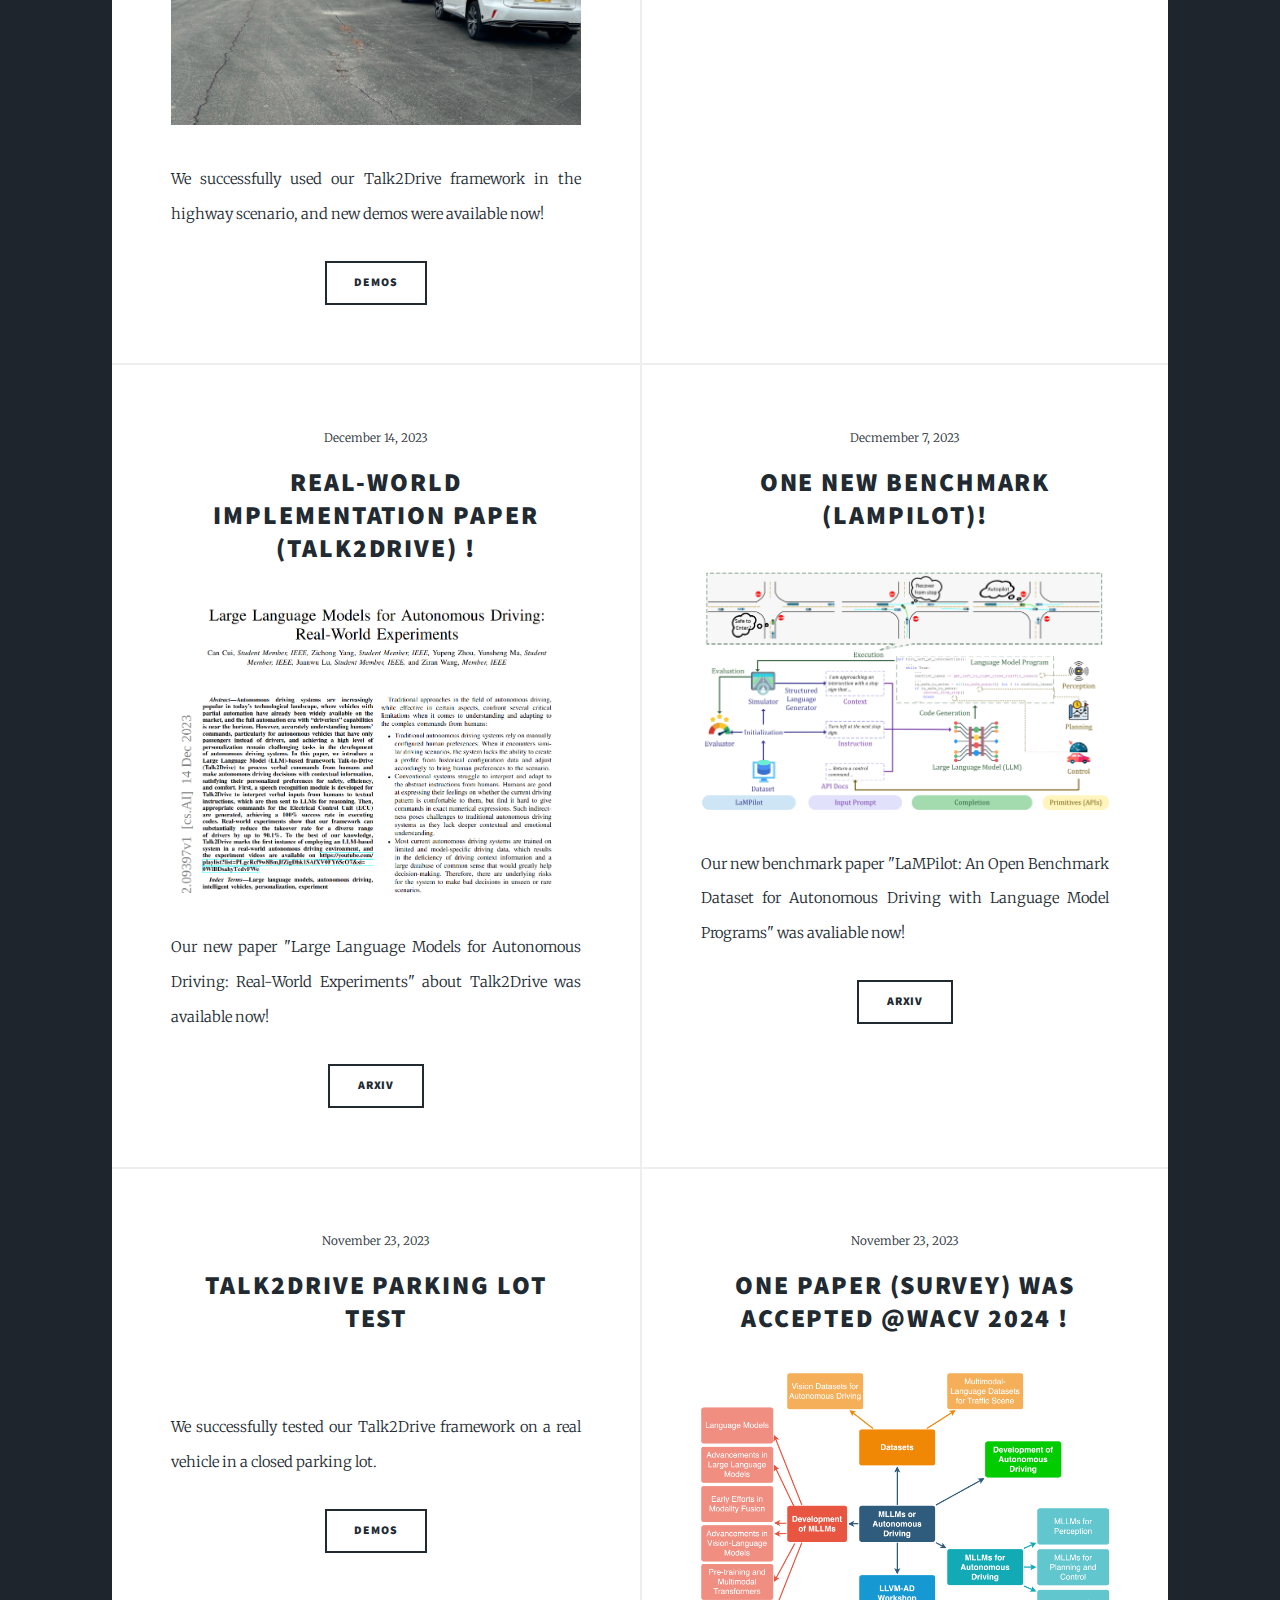
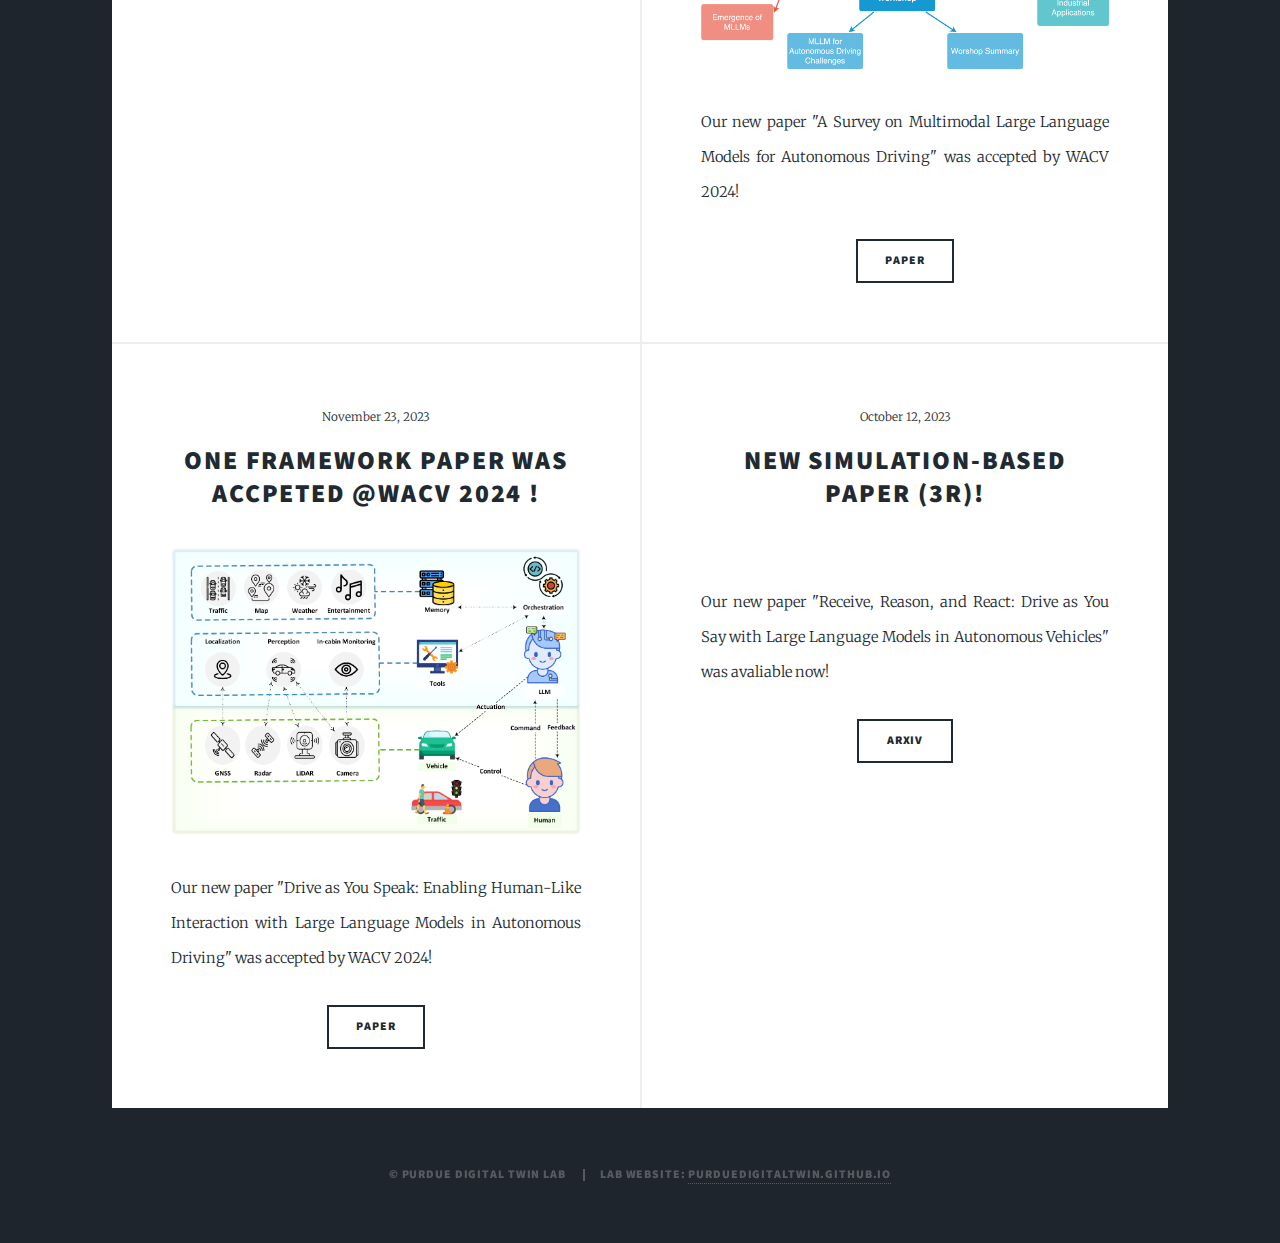
==== commit 24e6118d: "Update EMNLP" ====
--- a/index.html
+++ b/index.html
@@ -24,7 +24,7 @@
 
         <!-- Intro -->
         <div id="intro">
-            <h1>Large Language Models for Autonomus Driving <br />
+            <h1>Large Language Models for Autonomous Driving <br />
                 (LLM4AD)<br /></h1>
             <h2><span class="image left"><img src="images/purdue_logo.png" height="30" alt="" /></span>
                 </hr><a href="https://purduedigitaltwin.github.io/">Purdue Digital Twin Lab<br /></a>
@@ -51,7 +51,8 @@
                 <li><a href="talk2drive.html">Talk2Drive</a></li>
                 <li><a href="3R.html">3R</a></li>
                 <li><a href="survey.html">Survey</a></li>
-                <li><a href="lampilot.html">Lampilot</a></li>
+                <li><a href="lampilot.html">LaMPilot</a></li>
+                <li><a href="lhf.html">LHF</a></li>
             </ul>
         </nav>
 
@@ -93,11 +94,11 @@
                 <article>
                     <header>
                         <span class="date">February 27, 2024</span>
-                        <h2><a href="#">One Paper was Accpeted @CVPR 2024 !<br /></h2>
+                        <h2><a href="#">One Paper was Accepted @CVPR 2024 !<br /></h2>
                     </header>
                     <a href="#" class="image fit"><img src="images/lampilot.png" alt="" /></a>
                     <p> Our paper
-                        "Lampilot: An open benchmark dataset for autonomous driving with language model programs" was
+                        "LamPilot: An open benchmark dataset for autonomous driving with language model programs" was
                         accepted by CVPR 2024!
                     </p>
                     <ul class="actions special">
